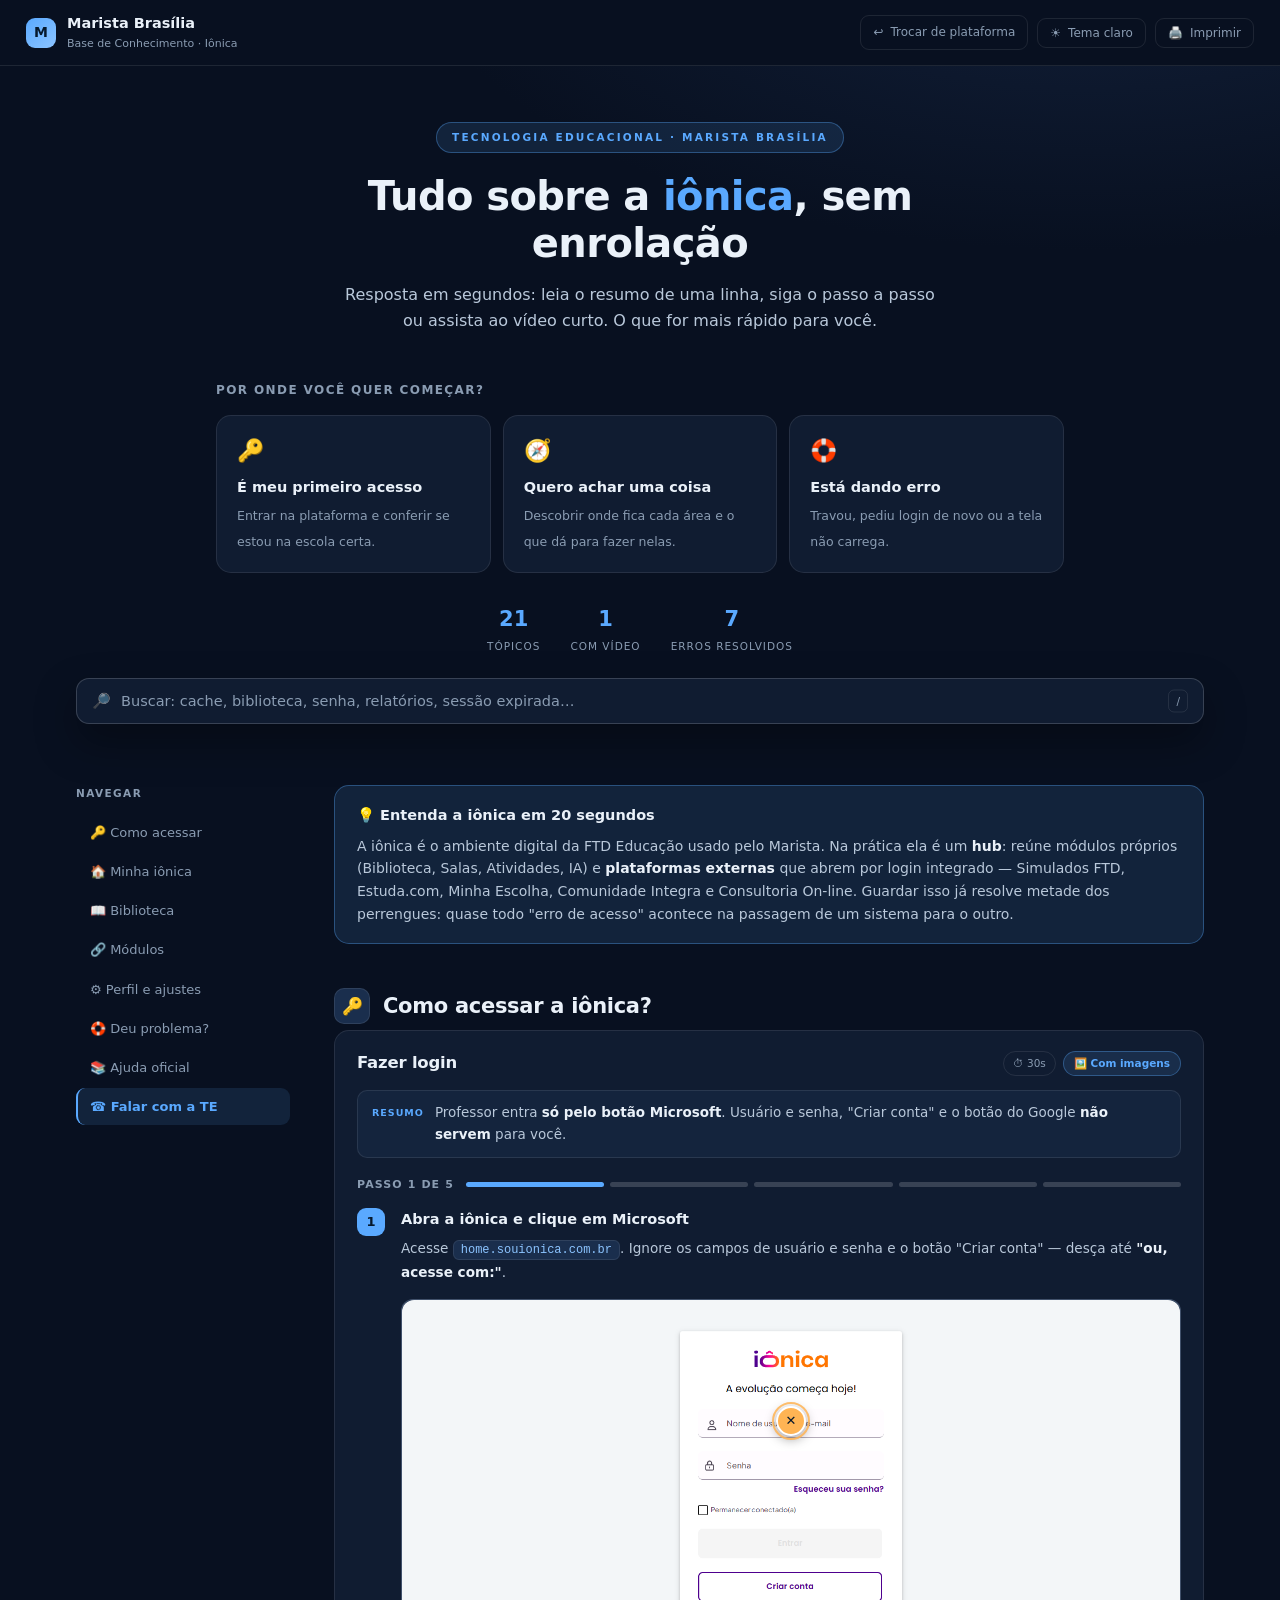
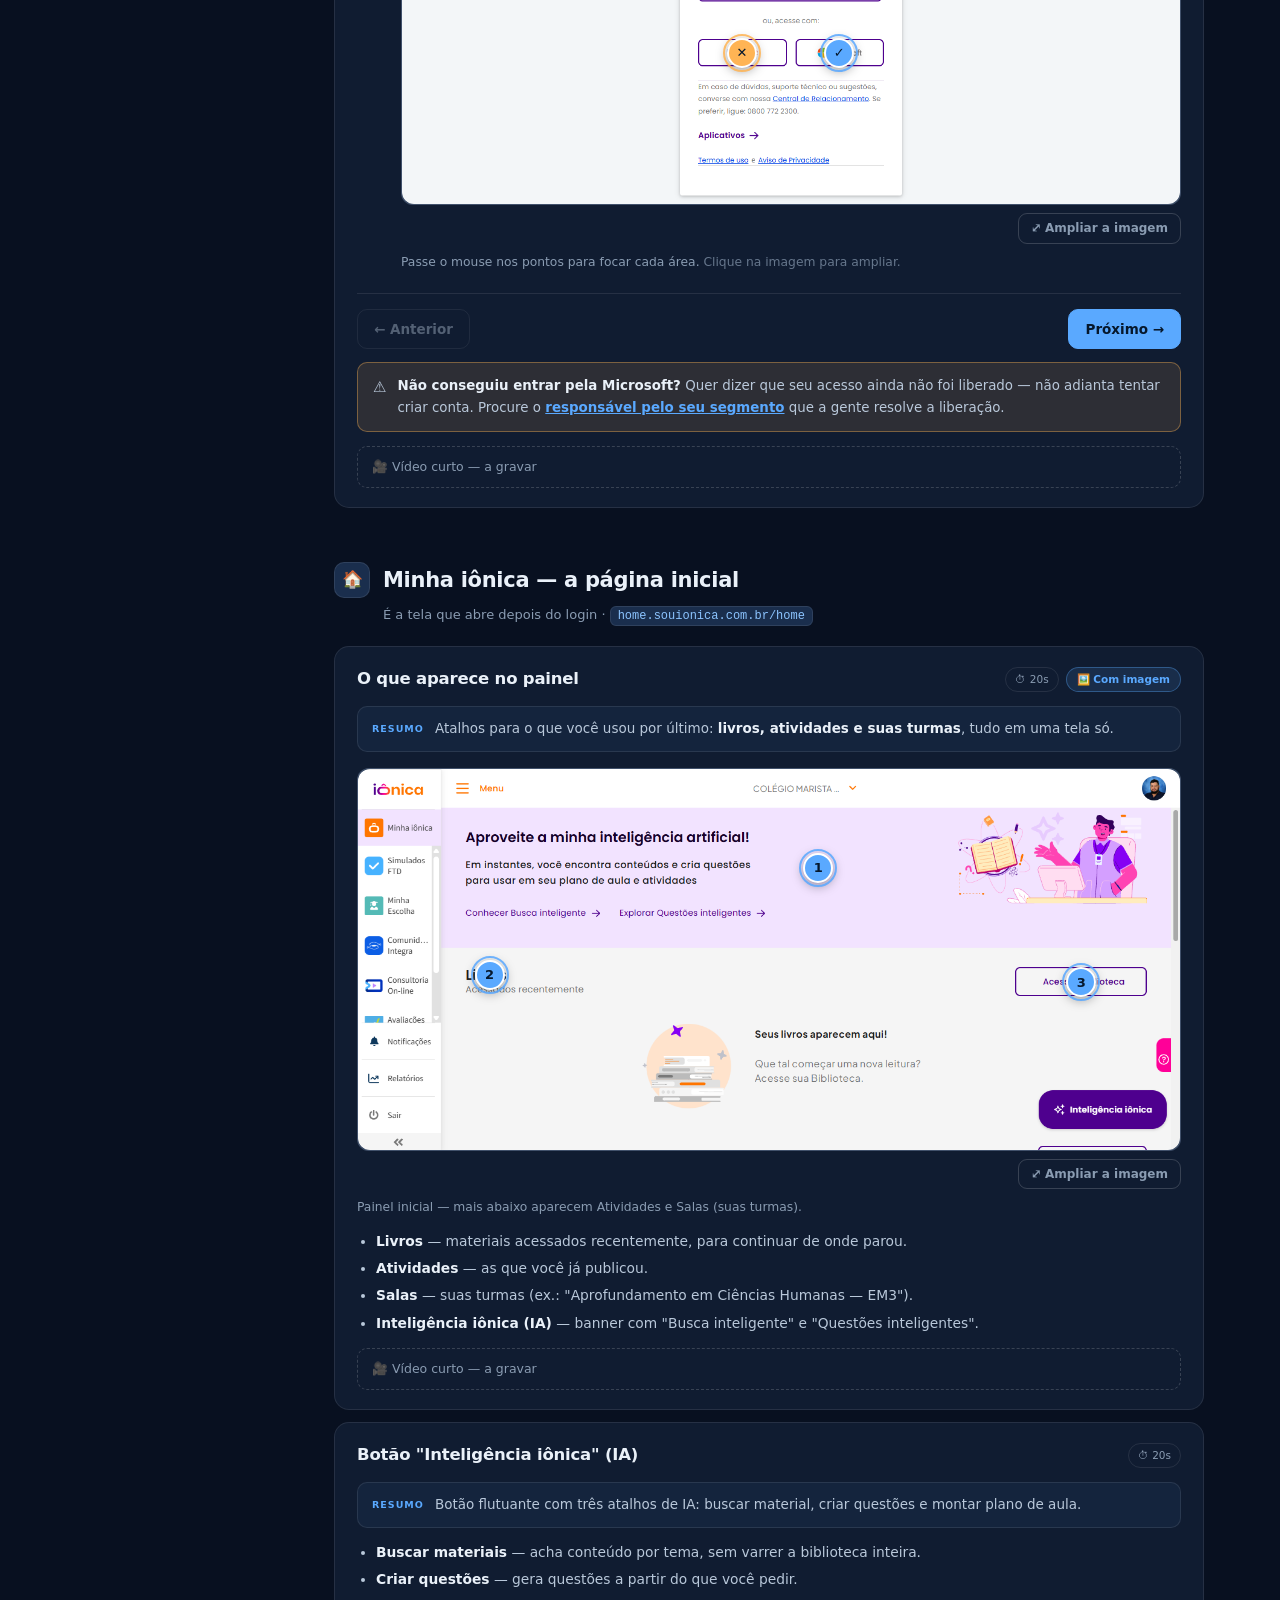
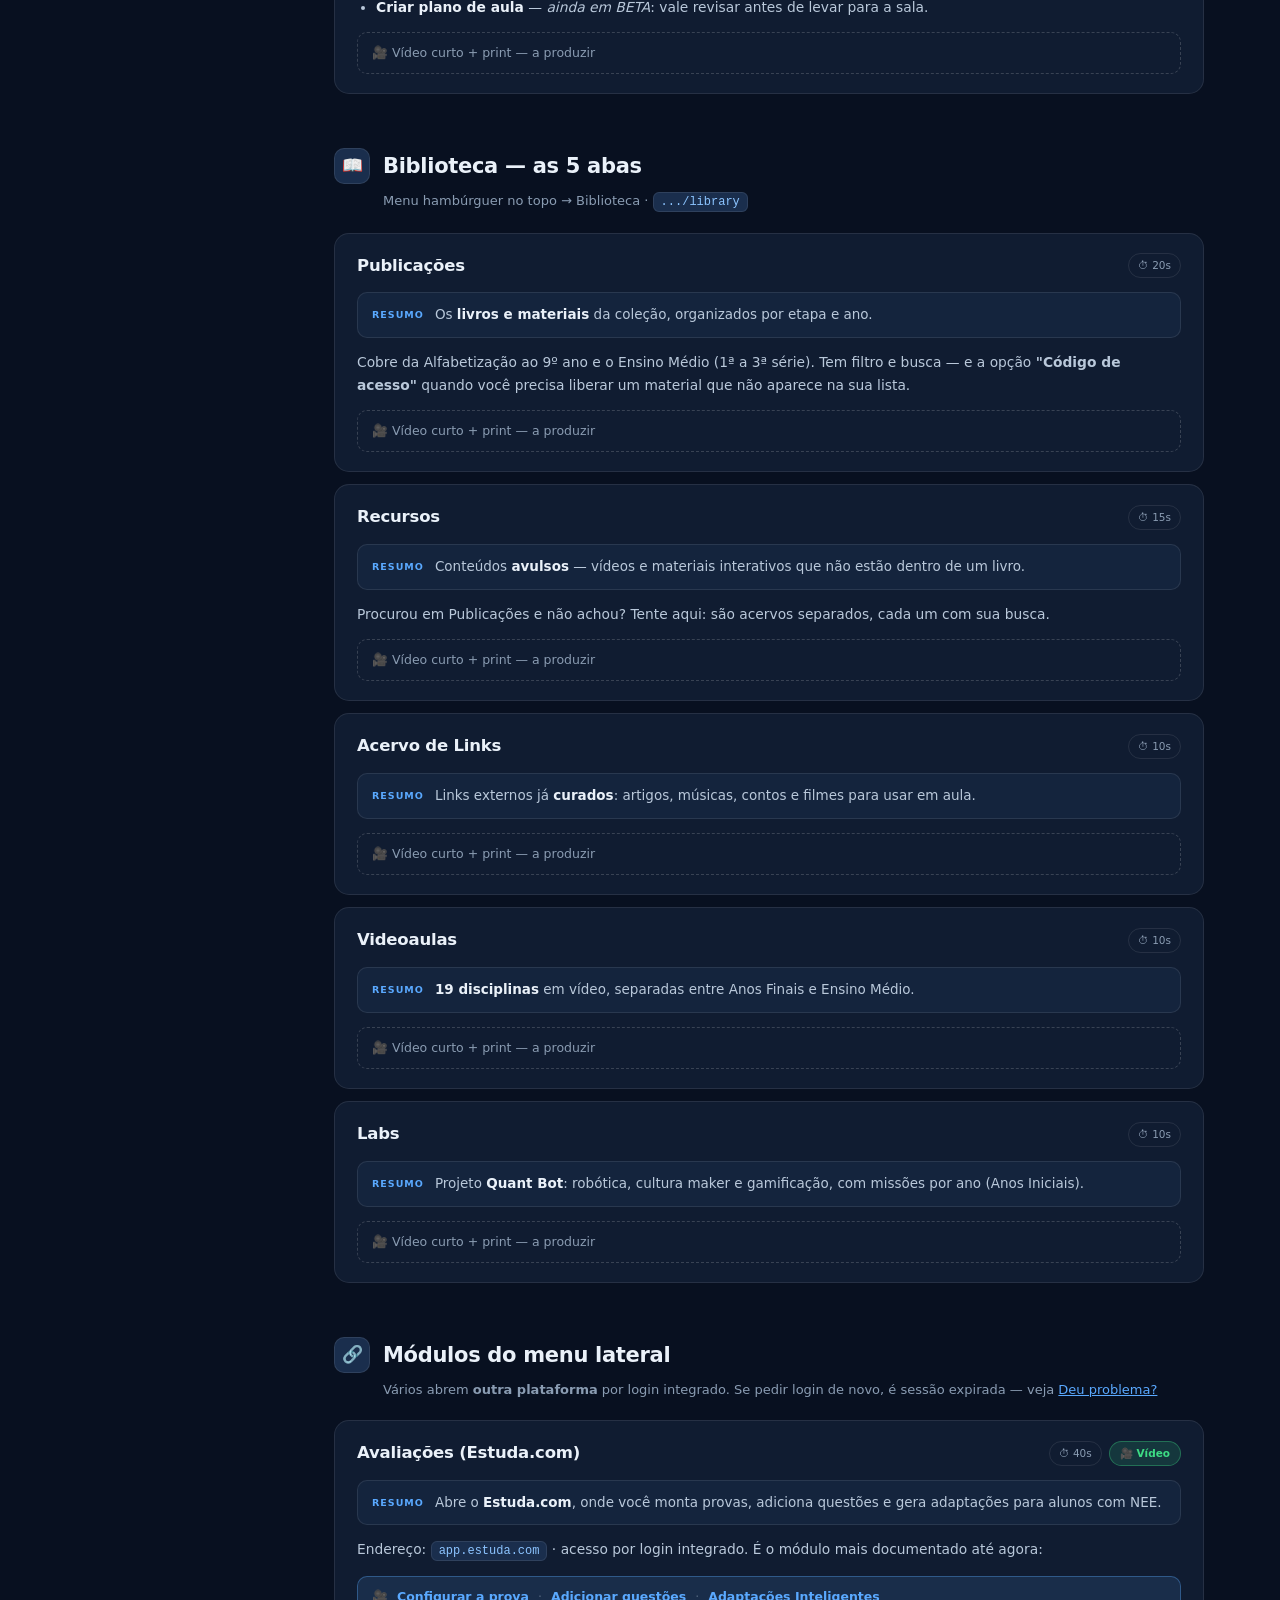
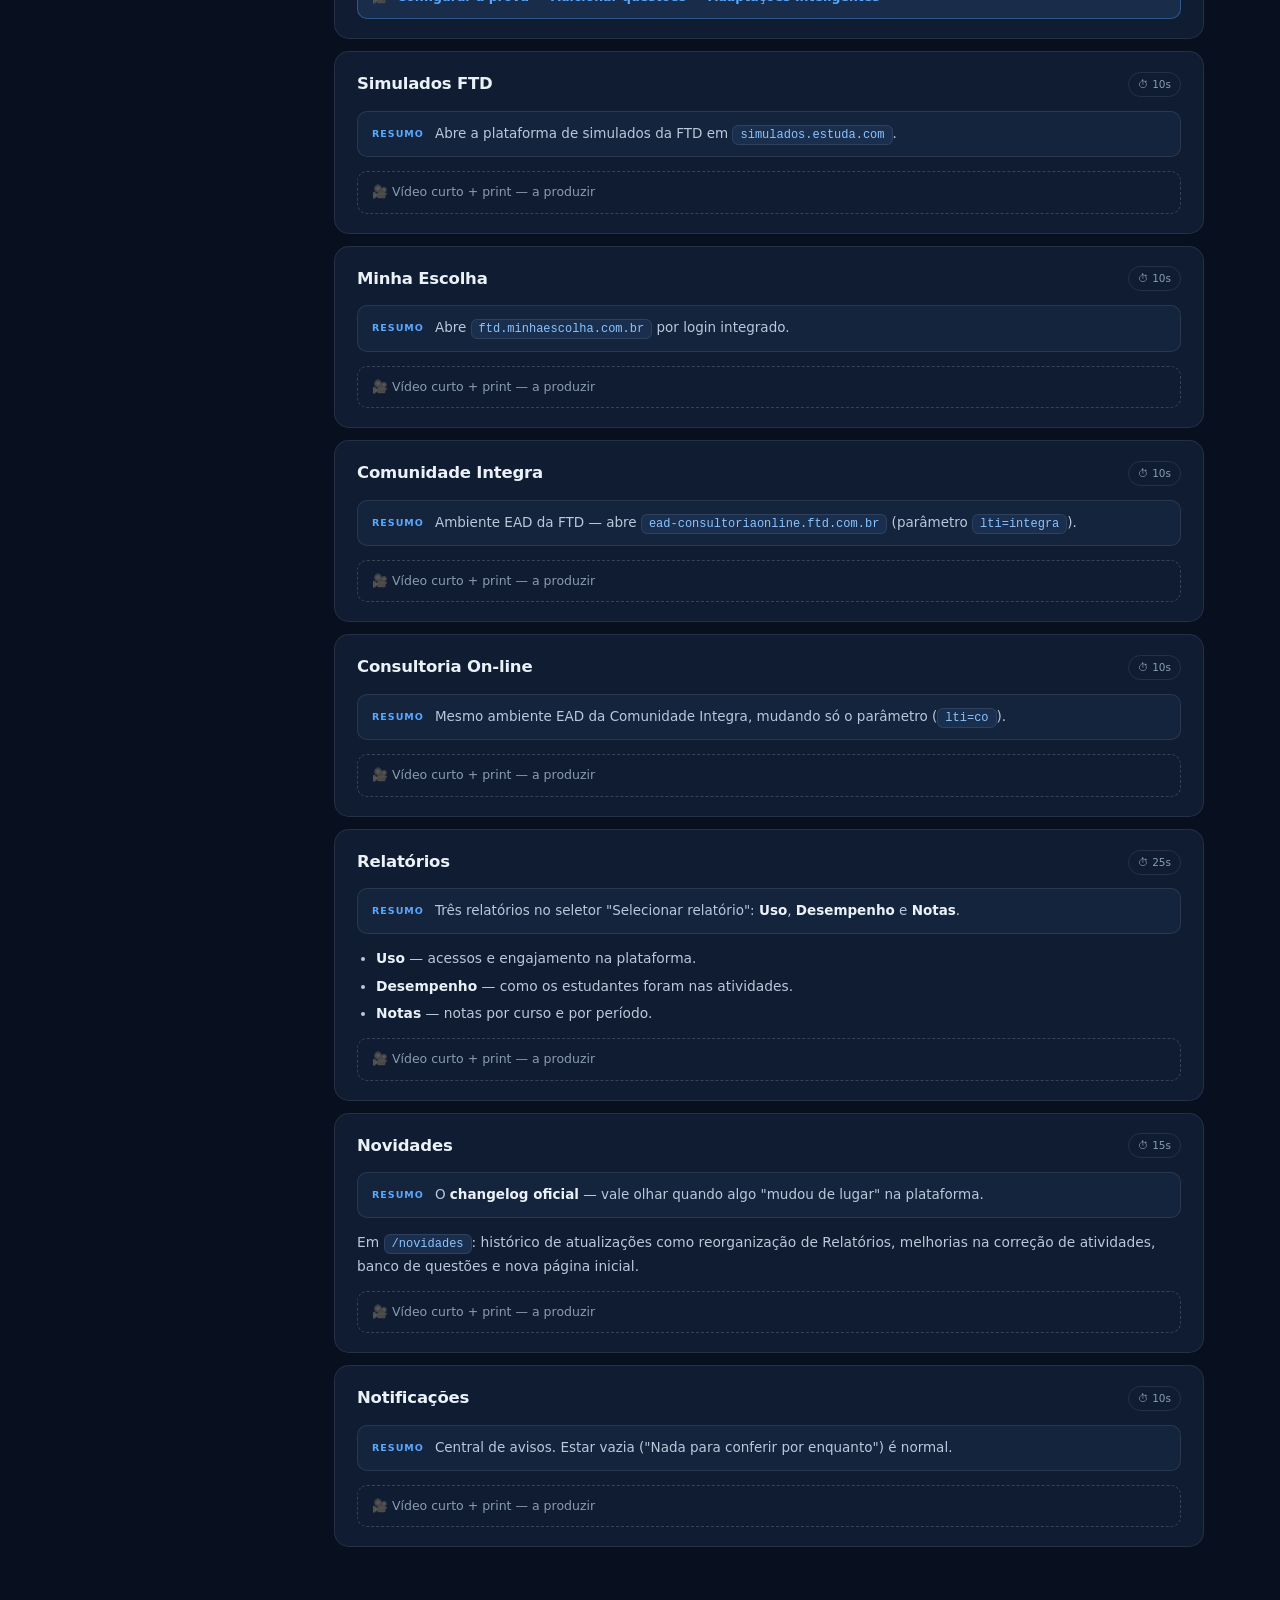
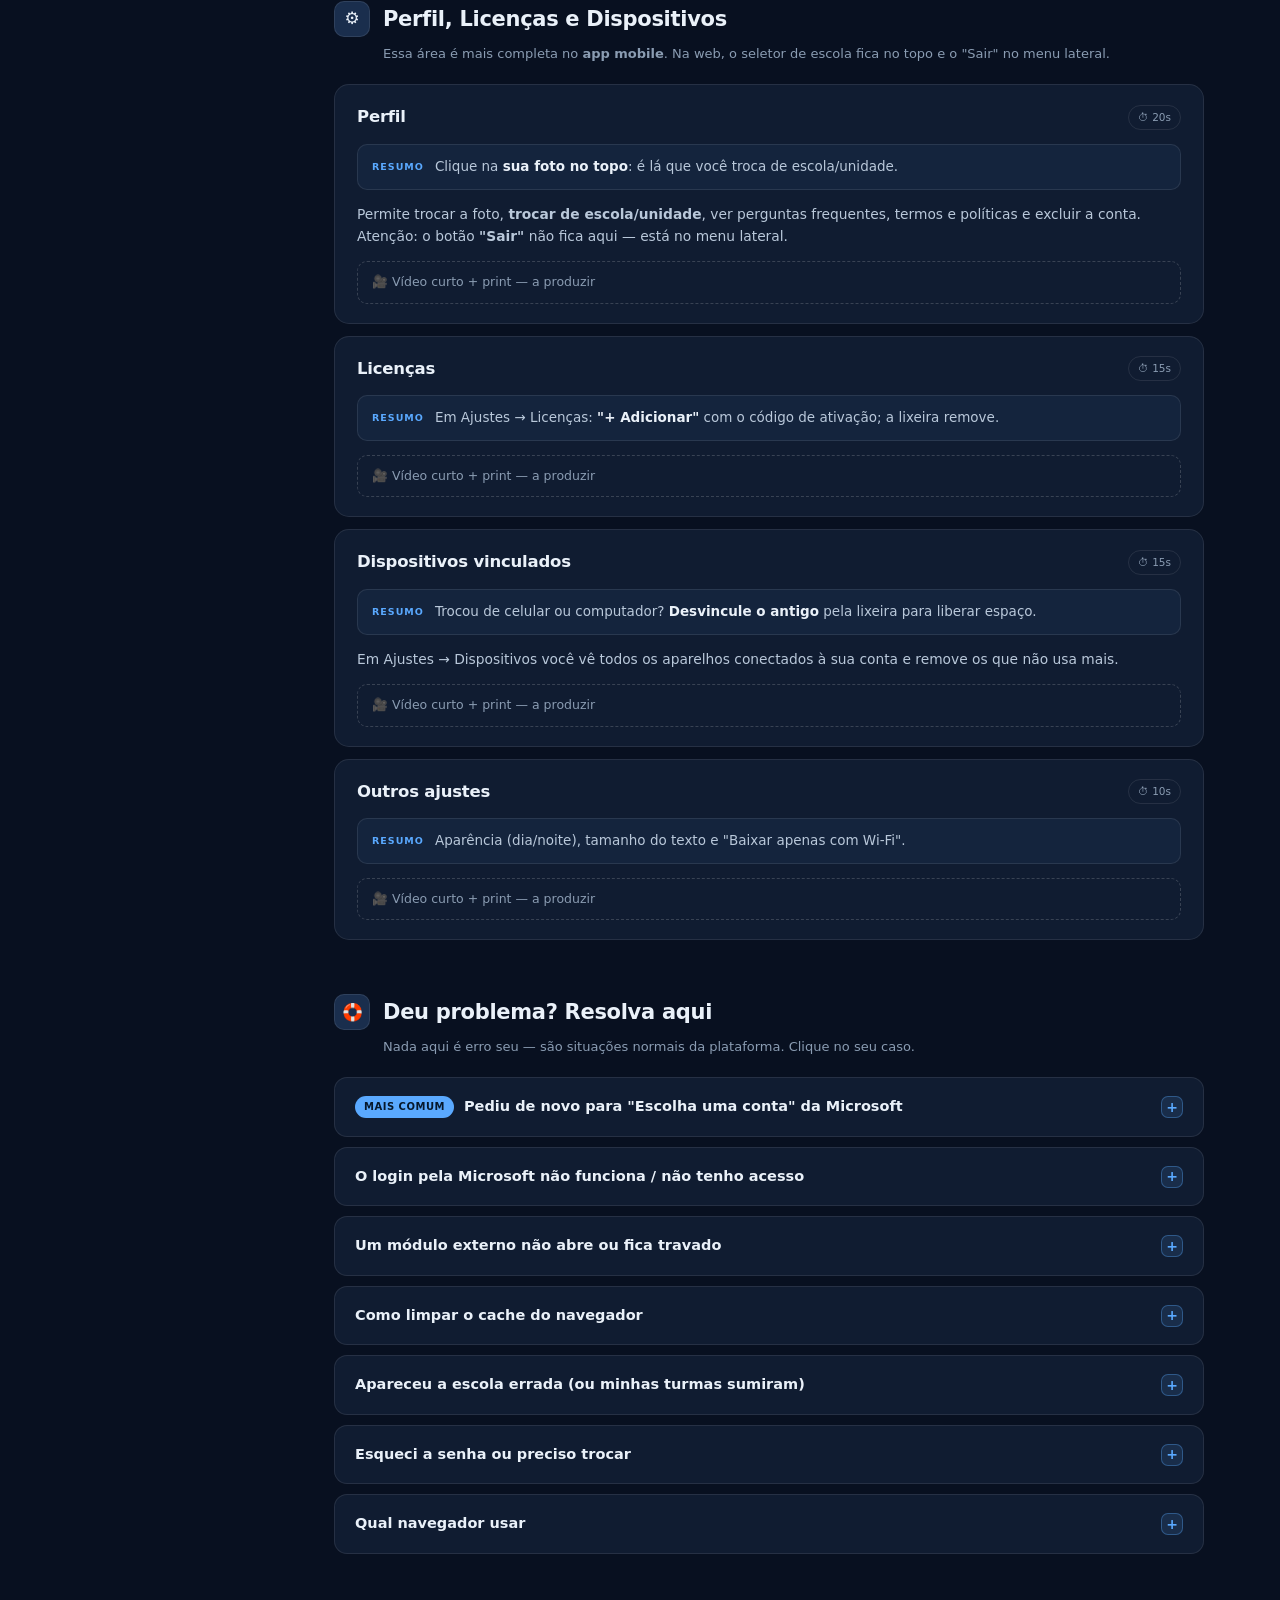
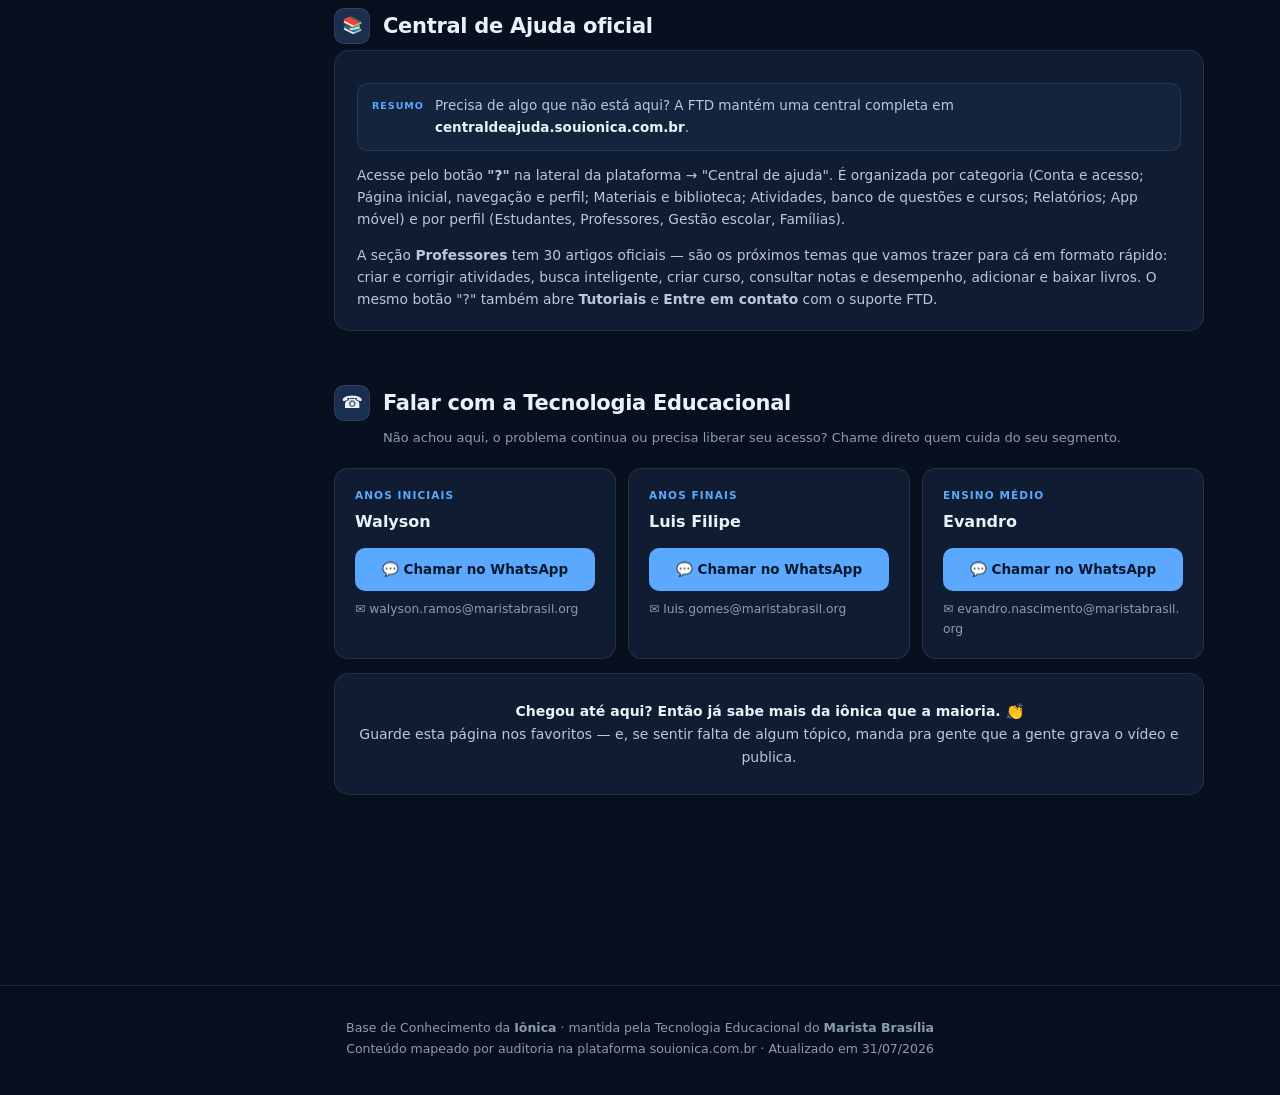
==== ionica.html @ f6e12cf8 "Passo a passo do login com botão de próximo Os cinco passos de "Como acessar" apareciam todos de uma" ====
<!DOCTYPE html>
<html lang="pt-br" data-theme="dark">
<head>
<meta charset="UTF-8">
<meta name="viewport" content="width=device-width, initial-scale=1.0">
<title>Base de Conhecimento — Iônica | Marista Brasília</title>
<meta name="description" content="Guia rápido da plataforma Iônica para professores do Marista Brasília: como acessar, o que tem em cada área e como resolver os problemas mais comuns.">
<meta property="og:title" content="Base de Conhecimento — Iônica | Marista Brasília">
<meta property="og:description" content="Resposta em segundos: resumo, passo a passo ou vídeo curto.">
<meta property="og:type" content="website">
<link rel="icon" href="data:image/svg+xml,<svg xmlns='http://www.w3.org/2000/svg' viewBox='0 0 100 100'><rect width='100' height='100' rx='22' fill='%235aa9ff'/><text y='72' x='50' font-size='58' text-anchor='middle' font-family='Arial' font-weight='bold' fill='%2306182c'>M</text></svg>">
<style>
  :root[data-theme="dark"]{
    --bg:#081020; --bg-glow:#12203a;
    --surface:#101c31; --surface-2:#14243d; --surface-3:#1a2e4d;
    --border:rgba(255,255,255,.09); --border-strong:rgba(255,255,255,.17);
    --text:#eaf1f9; --text-dim:#b9c8da; --muted:#8a9cb2;
    --accent:#5aa9ff; --accent-strong:#8cc4ff;
    --accent-soft:rgba(90,169,255,.12); --accent-line:rgba(90,169,255,.35);
    --ok:#3ddc84; --ok-soft:rgba(61,220,132,.14); --ok-line:rgba(61,220,132,.35);
    --warn:#ffb454; --warn-soft:rgba(255,180,84,.12); --warn-line:rgba(255,180,84,.38);
    --shadow:0 18px 40px rgba(0,0,0,.35); --on-accent:#06182c;
  }
  :root[data-theme="light"]{
    --bg:#eef3fa; --bg-glow:#dce9f8;
    --surface:#ffffff; --surface-2:#f6fafd; --surface-3:#e9f1fa;
    --border:#dae4f0; --border-strong:#bed0e4;
    --text:#0d2140; --text-dim:#33506f; --muted:#5c748f;
    --accent:#1a5fad; --accent-strong:#0f4a8f;
    --accent-soft:rgba(26,95,173,.09); --accent-line:rgba(26,95,173,.3);
    --ok:#0f7a45; --ok-soft:rgba(15,122,69,.1); --ok-line:rgba(15,122,69,.3);
    --warn:#a35b00; --warn-soft:rgba(163,91,0,.09); --warn-line:rgba(163,91,0,.3);
    --shadow:0 12px 30px rgba(19,48,86,.1); --on-accent:#ffffff;
  }

  *{box-sizing:border-box;}
  html{scroll-behavior:smooth;}
  body{
    margin:0; font-family:'Segoe UI',system-ui,-apple-system,'Helvetica Neue',Arial,sans-serif;
    background:var(--bg); background-image:radial-gradient(1100px 520px at 85% -8%, var(--bg-glow) 0%, transparent 62%);
    background-attachment:fixed; color:var(--text); line-height:1.62; -webkit-font-smoothing:antialiased;
  }
  a{color:var(--accent);}
  ::selection{background:var(--accent-soft);}
  .skip{position:absolute; left:-9999px; top:0; background:var(--accent); color:var(--on-accent); padding:10px 16px; border-radius:0 0 8px 0; z-index:200;}
  .skip:focus{left:0;}
  #progress{position:fixed; top:0; left:0; height:3px; width:0; background:linear-gradient(90deg,var(--accent),var(--accent-strong)); z-index:120; transition:width .1s linear;}

  /* TOPBAR */
  .topbar{position:sticky; top:0; z-index:80; display:flex; align-items:center; justify-content:space-between; gap:16px; padding:12px 26px; background:var(--bg); border-bottom:1px solid var(--border);}
  .brand{display:flex; align-items:center; gap:11px; font-weight:700; font-size:14.5px; text-decoration:none; color:var(--text);}
  .brand .mark{width:30px; height:30px; border-radius:9px; flex-shrink:0; background:linear-gradient(140deg,var(--accent),var(--accent-strong)); display:flex; align-items:center; justify-content:center; color:var(--on-accent); font-size:14px; font-weight:800;}
  .brand small{display:block; font-weight:500; font-size:11px; color:var(--muted);}
  /* com o botão de trocar de plataforma a topbar ficou apertada no celular:
     o nome encolhe com reticências em vez de quebrar em duas linhas */
  @media(max-width:640px){
    .topbar{padding:10px 16px; gap:10px;}
    .brand{min-width:0;}
    .brand > span:last-child{min-width:0; overflow:hidden; text-overflow:ellipsis; white-space:nowrap;}
    .brand small{overflow:hidden; text-overflow:ellipsis;}
  }
  .topbar-right{display:flex; align-items:center; gap:9px;}
  .ghost-btn{display:inline-flex; align-items:center; gap:7px; background:transparent; border:1px solid var(--border); color:var(--muted); border-radius:9px; padding:7px 12px; font-size:12px; cursor:pointer; text-decoration:none; transition:.18s; font-family:inherit; white-space:nowrap;}
  .ghost-btn:hover{border-color:var(--accent-line); color:var(--text);}
  @media(max-width:700px){ .ghost-btn .lbl-txt{display:none;} }
  @media(max-width:640px){ .ghost-btn{padding:11px 13px;} }   /* alvo de toque */

  /* HERO */
  header.hero{padding:56px 26px 10px; text-align:center; max-width:820px; margin:0 auto;}
  .kicker{display:inline-block; font-size:10.5px; letter-spacing:2.2px; text-transform:uppercase; font-weight:700; color:var(--accent); border:1px solid var(--accent-line); padding:6px 15px; border-radius:30px; background:var(--accent-soft); margin-bottom:20px;}
  h1.title{font-size:clamp(28px,4.4vw,40px); line-height:1.18; margin:0 0 14px; letter-spacing:-.6px; font-weight:750;}
  h1.title em{font-style:normal; color:var(--accent);}
  .subtitle{color:var(--text-dim); font-size:16px; max-width:590px; margin:0 auto;}

  .triage{max-width:900px; margin:38px auto 0; padding:0 26px;}
  .triage-q{font-size:12px; text-transform:uppercase; letter-spacing:1.4px; color:var(--muted); font-weight:700; margin-bottom:14px;}
  .triage-grid{display:grid; grid-template-columns:repeat(3,1fr); gap:12px;}
  @media(max-width:760px){.triage-grid{grid-template-columns:1fr;}}
  .triage-card{display:block; text-align:left; text-decoration:none; cursor:pointer; background:var(--surface); border:1px solid var(--border); border-radius:15px; padding:18px 20px; transition:.18s; font-family:inherit; color:var(--text);}
  .triage-card:hover{border-color:var(--accent); transform:translateY(-2px); box-shadow:var(--shadow);}
  .triage-card .ico{font-size:22px; display:block; margin-bottom:9px;}
  .triage-card b{display:block; font-size:14.5px; margin-bottom:3px;}
  .triage-card span{font-size:12.5px; color:var(--muted); line-height:1.5;}
  .stats{display:flex; gap:30px; justify-content:center; margin:34px auto 0; flex-wrap:wrap;}
  .stat{text-align:center;}
  .stat b{display:block; font-size:21px; font-weight:750; color:var(--accent); line-height:1.2;}
  .stat span{font-size:10.5px; color:var(--muted); text-transform:uppercase; letter-spacing:1px;}

  /* SEARCH */
  .search-sticky{position:sticky; top:55px; z-index:70; padding:20px 0 12px; background:var(--bg); border-bottom:1px solid transparent;}
  .search-sticky.stuck{border-bottom-color:var(--border);}
  .search-inner{max-width:1180px; margin:0 auto; padding:0 26px; position:relative;}
  #search{width:100%; padding:14px 46px 14px 44px; border-radius:13px; border:1px solid var(--border-strong); background:var(--surface); color:var(--text); font-size:14.5px; font-family:inherit; outline:none; transition:.18s; box-shadow:var(--shadow);}
  #search::placeholder{color:var(--muted);}
  #search:focus{border-color:var(--accent); box-shadow:0 0 0 3px var(--accent-soft);}
  .search-icon{position:absolute; left:42px; top:50%; transform:translateY(-50%); font-size:15px; opacity:.6; pointer-events:none;}
  .search-hint{position:absolute; right:42px; top:50%; transform:translateY(-50%); font-size:10.5px; color:var(--muted); border:1px solid var(--border); border-radius:6px; padding:2px 7px; pointer-events:none;}
  .search-status{max-width:1180px; margin:8px auto 0; padding:0 26px; font-size:12.5px; color:var(--muted); min-height:18px;}
  @media(max-width:640px){
    /* abaixo de 16px o iOS dá zoom sozinho ao focar o campo e desalinha a página */
    #search{font-size:16px; padding:13px 16px 13px 42px;}
    .search-icon{left:38px;}
    .search-hint{display:none;}   /* atalho de teclado não existe no celular */
  }

  /* LAYOUT */
  .layout{max-width:1180px; margin:22px auto 0; padding:0 26px 110px; display:grid; grid-template-columns:214px 1fr; gap:44px; align-items:start;}
  /* sem min-width:0 a coluna 1fr não encolhe abaixo do min-content (URLs longas)
     e empurra a página inteira para a direita no celular */
  .layout > *{min-width:0;}
  .entry, .tldr, .faq, .callout, .flow-step, .contact-card{overflow-wrap:anywhere;}
  @media(max-width:900px){.layout{grid-template-columns:1fr; gap:0;}}
  nav.sidenav{position:sticky; top:138px;}
  @media(max-width:900px){
    nav.sidenav{position:static; margin-bottom:34px; display:grid; grid-template-columns:repeat(2,1fr); gap:8px;}
    nav.sidenav .nav-label{display:none;}
  }
  .nav-label{font-size:10.5px; text-transform:uppercase; letter-spacing:1.4px; color:var(--muted); font-weight:700; margin-bottom:12px;}
  nav.sidenav a{display:flex; align-items:center; gap:9px; padding:8px 12px; border-radius:9px; text-decoration:none; color:var(--muted); font-size:13px; transition:.16s; margin-bottom:2px; border-left:2px solid transparent;}
  nav.sidenav a:hover{color:var(--text); background:var(--surface);}
  nav.sidenav a.active{color:var(--accent); background:var(--accent-soft); border-left-color:var(--accent); font-weight:600;}
  @media(max-width:900px){ nav.sidenav a{background:var(--surface); border:1px solid var(--border); border-left-width:1px; justify-content:center; text-align:center; font-size:12px; margin:0;} }

  .callout{background:var(--accent-soft); border:1px solid var(--accent-line); border-radius:15px; padding:18px 22px; font-size:14px; margin-bottom:44px; color:var(--text-dim);}
  .callout b{color:var(--text);}
  .callout .ttl{display:flex; align-items:center; gap:8px; font-weight:700; color:var(--text); margin-bottom:7px; font-size:14.5px;}

  /* SECTIONS */
  section.topic-group{margin-bottom:54px; scroll-margin-top:150px;}
  .group-head{display:flex; align-items:center; gap:13px; margin-bottom:6px;}
  .group-head .badge{width:36px; height:36px; border-radius:10px; flex-shrink:0; background:var(--surface-3); border:1px solid var(--border); display:flex; align-items:center; justify-content:center; font-size:17px;}
  .group-head h2{margin:0; font-size:21px; letter-spacing:-.3px; font-weight:700;}
  .group-sub{color:var(--muted); font-size:13px; margin:6px 0 20px 49px;}
  @media(max-width:640px){.group-sub{margin-left:0;}}

  /* ENTRY */
  .entry{background:var(--surface); border:1px solid var(--border); border-radius:15px; padding:19px 22px; margin-bottom:12px; transition:.18s; scroll-margin-top:150px; position:relative;}
  .entry:hover{border-color:var(--border-strong);}
  .entry:target{border-color:var(--accent); box-shadow:0 0 0 3px var(--accent-soft);}
  .entry-top{display:flex; align-items:center; justify-content:space-between; gap:12px; flex-wrap:wrap;}
  .entry-top h3{margin:0; font-size:16.5px; font-weight:650; letter-spacing:-.2px; display:flex; align-items:center; gap:8px;}
  .anchor{opacity:0; text-decoration:none; color:var(--muted); font-size:13px; transition:.15s; font-weight:400; cursor:pointer;}
  .entry:hover .anchor{opacity:.5;}
  .anchor:hover{opacity:1 !important; color:var(--accent);}
  /* sem hover o "#" ficava invisível mas ainda clicável — alvo fantasma.
     No celular ele aparece e ganha área de toque (o link do tópico é o que
     a pessoa manda no WhatsApp para a colega). */
  @media(max-width:640px){
    .entry .anchor{opacity:.5; padding:8px 10px; margin:-8px -10px;}
  }
  .meta-tags{display:flex; align-items:center; gap:7px; flex-wrap:wrap;}
  .time{font-size:10.5px; color:var(--muted); border:1px solid var(--border); border-radius:20px; padding:3px 9px; white-space:nowrap;}
  .status{font-size:10px; font-weight:700; padding:3px 9px; border-radius:20px; white-space:nowrap; text-transform:uppercase; letter-spacing:.5px; background:var(--ok-soft); color:var(--ok); border:1px solid var(--ok-line);}
  .status.video{background:var(--accent-soft); color:var(--accent); border-color:var(--accent-line);}
  .status.img{background:var(--accent-soft); color:var(--accent); border-color:var(--accent-line);}
  /* chip de formato: diz o que a pessoa vai encontrar, não status interno */
  .fmt{font-size:10.5px; font-weight:650; padding:3px 10px; border-radius:20px; white-space:nowrap; background:var(--accent-soft); color:var(--accent); border:1px solid var(--accent-line);}
  .fmt.vid{background:var(--ok-soft); color:var(--ok); border-color:var(--ok-line);}

  /* ---------- FLUXO PASSO A PASSO COM IMAGEM ---------- */
  .flow{margin:18px 0 0; counter-reset:fl;}
  .flow-step{position:relative; padding:0 0 24px 44px; counter-increment:fl;}
  .flow-step:last-child{padding-bottom:0;}
  .flow-step::before{
    content:counter(fl); position:absolute; left:0; top:0; width:28px; height:28px; border-radius:9px;
    background:var(--accent); color:var(--on-accent); font-size:13px; font-weight:800;
    display:flex; align-items:center; justify-content:center; z-index:2;
  }
  .flow-step:not(:last-child)::after{content:''; position:absolute; left:13px; top:34px; bottom:4px; width:2px; background:var(--border-strong);}
  .flow-step h4{margin:3px 0 6px; font-size:14.5px; font-weight:650; color:var(--text);}
  .flow-step p{margin:0; font-size:13.6px; color:var(--text-dim);}
  .flow-step p b{color:var(--text);}
  .flow-alt{display:grid; grid-template-columns:1fr 1fr; gap:14px; margin-top:12px;}
  @media(max-width:720px){.flow-alt{grid-template-columns:1fr;} .flow-step{padding-left:38px;}}

  /* ---------- passo a passo com botão de próximo ----------
     Um passo por vez reduz o custo percebido e tira a rolagem infinita de
     print + texto. A busca e a impressão desligam o modo (classe .aberto),
     senão o conteúdo escondido some do resultado e do papel. */
  .flow.wizard .flow-step{display:none; padding-bottom:4px;}
  .flow.wizard .flow-step.ativo{display:block;}
  /* contador CSS não incrementa em elemento display:none — o número vem do data-n */
  .flow.wizard .flow-step::before{content:attr(data-n);}
  .flow.wizard .flow-step::after{display:none;}
  .flow.aberto .flow-step{display:block; padding-bottom:24px;}
  .flow.aberto .flow-head, .flow.aberto .flow-nav{display:none;}

  .flow-head{display:flex; align-items:center; gap:12px; margin-bottom:14px; flex-wrap:wrap;}
  .flow-count{font-size:11px; font-weight:700; letter-spacing:1.1px; text-transform:uppercase; color:var(--muted); white-space:nowrap;}
  .flow-dots{display:flex; gap:6px; flex:1 1 auto;}
  .flow-dots button{
    flex:1 1 0; min-width:0; height:5px; padding:0; border:none; border-radius:3px;
    background:var(--border-strong); cursor:pointer; transition:.18s; font-size:0;
  }
  .flow-dots button.feito{background:var(--accent-line);}
  .flow-dots button.ativo{background:var(--accent);}
  /* alvo de toque de verdade sem engordar a barrinha */
  .flow-dots button{position:relative;}
  .flow-dots button::after{content:''; position:absolute; inset:-14px 0;}

  .flow-nav{display:flex; align-items:center; gap:10px; margin-top:18px; padding-top:15px; border-top:1px solid var(--border);}
  .flow-nav button{
    display:inline-flex; align-items:center; justify-content:center; gap:7px; font-family:inherit;
    border-radius:10px; padding:11px 16px; font-size:13.5px; font-weight:650; cursor:pointer; transition:.16s;
  }
  .flow-prev{background:transparent; border:1px solid var(--border-strong); color:var(--text-dim);}
  .flow-prev:hover:not(:disabled){border-color:var(--accent); color:var(--accent);}
  .flow-prev:disabled{opacity:.4; cursor:default;}
  /* o botão final continua azul: verde cheio foge do azul-e-branco e grita
     mais que o "✓ Resolveu". A mudança de rótulo já sinaliza o fim. */
  .flow-next{background:var(--accent); border:1px solid var(--accent); color:var(--on-accent); margin-left:auto;}
  .flow-next:hover{filter:brightness(1.08);}
  .flow-done{
    display:none; align-items:center; gap:12px; flex-wrap:wrap; margin-top:18px; padding:14px 16px;
    background:var(--ok-soft); border:1px solid var(--ok-line); border-radius:12px;
    font-size:13.5px; color:var(--text-dim);
  }
  .flow-done > span{flex:1 1 190px; min-width:0;}
  .flow-done.show{display:flex;}
  .flow-done b{color:var(--ok);}
  .flow-again{
    margin-left:auto; background:transparent; border:1px solid var(--border-strong); color:var(--text-dim);
    border-radius:9px; padding:8px 13px; font-size:12.5px; font-family:inherit; cursor:pointer; white-space:nowrap;
  }
  .flow-again:hover{border-color:var(--accent); color:var(--accent);}
  @media(max-width:640px){
    .flow-nav button{flex:1 1 0; padding:13px 12px;}
    .flow-next{margin-left:0;}
    /* espremido ao lado do texto o botão ficava ilegível — vai para baixo, inteiro */
    .flow-again{margin-left:0; width:100%; padding:12px 13px;}
  }
  .alt-tag{display:inline-block; font-size:10.5px; font-weight:700; letter-spacing:.6px; text-transform:uppercase; color:var(--accent); margin-bottom:7px;}
  .top1{font-size:10px; font-weight:700; padding:3px 9px; border-radius:20px; white-space:nowrap; text-transform:uppercase; letter-spacing:.5px; background:var(--accent); color:var(--on-accent);}

  .tldr{display:flex; gap:11px; align-items:flex-start; margin:13px 0 0; padding:11px 14px; border-radius:10px; background:var(--surface-2); border:1px solid var(--border); font-size:13.5px; color:var(--text-dim);}
  .tldr .lbl{font-size:9.5px; font-weight:800; letter-spacing:1px; text-transform:uppercase; color:var(--accent); flex-shrink:0; padding-top:3px;}
  .tldr b{color:var(--text);}

  .warn-box{display:flex; gap:11px; align-items:flex-start; margin:13px 0 0; padding:12px 15px; border-radius:10px; background:var(--warn-soft); border:1px solid var(--warn-line); font-size:13.4px; color:var(--text-dim);}
  .warn-box .ic{font-size:15px; flex-shrink:0;}
  .warn-box b{color:var(--text);}
  .warn-box a{font-weight:600;}

  .steps{list-style:none; counter-reset:st; padding:0; margin:14px 0 0;}
  .steps li{counter-increment:st; position:relative; padding:0 0 11px 34px; font-size:13.8px; color:var(--text-dim);}
  .steps li:last-child{padding-bottom:0;}
  .steps li::before{content:counter(st); position:absolute; left:0; top:1px; width:22px; height:22px; border-radius:7px; font-size:11px; font-weight:700; background:var(--accent-soft); color:var(--accent); border:1px solid var(--accent-line); display:flex; align-items:center; justify-content:center;}
  .steps b, .bullets b{color:var(--text);}
  .bullets{margin:13px 0 0; padding-left:19px; font-size:13.8px; color:var(--text-dim);}
  .bullets li{margin-bottom:5px;}
  .bullets li:last-child{margin-bottom:0;}
  .prose{margin:13px 0 0; font-size:13.8px; color:var(--text-dim);}

  code.path{font-family:ui-monospace,'SF Mono',Menlo,Consolas,monospace; font-size:12px; background:var(--surface-3); padding:2px 7px; border-radius:6px; color:var(--accent-strong); border:1px solid var(--border); white-space:nowrap;}
  /* no celular a URL longa não pode ficar em linha única: empurra a página toda */
  @media(max-width:640px){ code.path{white-space:normal; overflow-wrap:anywhere;} }

  /* ---------- IMAGEM COM ÁREAS DE FOCO ---------- */
  .shot{margin:16px 0 0;}
  /* sem overflow:hidden — senão o balão do ponto é cortado na borda da imagem.
     o arredondamento fica no img e no holofote, que herdam o raio do frame. */
  .shot-frame{
    position:relative; border-radius:12px; border:1px solid var(--border-strong);
    background:var(--surface-3); line-height:0; cursor:zoom-in;
  }
  .shot-frame img{width:100%; height:auto; display:block; border-radius:inherit;}
  /* holofote: escurece tudo menos o ponto ativo */
  .shot-frame .spot{
    position:absolute; inset:0; pointer-events:none; opacity:0; transition:opacity .28s ease;
    border-radius:inherit;
    background:radial-gradient(ellipse 13% 11% at var(--sx,50%) var(--sy,50%),
      rgba(0,0,0,0) 0%, rgba(0,0,0,0) 62%, rgba(4,12,24,.74) 100%);
  }
  /* o ponto em foco fica acima das figuras seguintes, para o balão não sumir atrás */
  .shot-frame:hover, .shot-frame:focus-within{z-index:4;}
  .shot{position:relative;}
  .shot-frame.focused .spot{opacity:1;}
  .hot{
    position:absolute; left:var(--x); top:var(--y); transform:translate(-50%,-50%);
    width:30px; height:30px; border-radius:50%; cursor:pointer; z-index:3; padding:0;
    background:var(--accent); color:var(--on-accent); border:2px solid #fff;
    font-size:13px; font-weight:800; font-family:inherit; line-height:1;
    display:flex; align-items:center; justify-content:center;
    box-shadow:0 3px 12px rgba(0,0,0,.4); transition:width .18s, height .18s;
  }
  .hot::before{
    content:''; position:absolute; inset:-6px; border-radius:50%;
    border:2px solid var(--accent); opacity:.85; animation:ping 2.1s cubic-bezier(0,0,.2,1) infinite;
  }
  .hot.warn{background:var(--warn); border-color:#fff;}
  .hot.warn::before{border-color:var(--warn);}
  /* cresce por width/height, não por scale: o balão é filho do botão e seria
     escalado junto, aumentando o texto e estourando a borda da imagem */
  .hot:hover, .hot:focus-visible, .hot.open{width:35px; height:35px; outline:none;}
  /* o ponto ativo sobe acima dos vizinhos, senão outro ponto cobre o balão */
  .hot:hover, .hot:focus-visible, .hot.open, .hot.ativo{z-index:8;}
  /* selecionado pela legenda ou pelo toque: o anel branco liga o item ao ponto */
  .hot.ativo{width:35px; height:35px; box-shadow:0 0 0 4px rgba(255,255,255,.4), 0 3px 12px rgba(0,0,0,.4);}
  @media(max-width:640px){ .hot.ativo{width:31px; height:31px; box-shadow:0 0 0 3px rgba(255,255,255,.45), 0 3px 12px rgba(0,0,0,.4);} }
  .hot:hover::before, .hot:focus-visible::before{animation:none; opacity:0;}
  @keyframes ping{0%{transform:scale(1); opacity:.85;} 70%{transform:scale(1.9); opacity:0;} 100%{opacity:0;}}
  .hot .tip{
    position:absolute; bottom:calc(100% + 12px); left:50%;
    --ty:4px; --shift:0px;
    transform:translateX(calc(-50% + var(--shift))) translateY(var(--ty));
    background:var(--text); color:var(--bg); padding:7px 12px; border-radius:8px;
    font-size:12px; font-weight:600; line-height:1.4; white-space:normal;
    width:max-content; max-width:min(230px, 74vw);
    opacity:0; pointer-events:none; transition:opacity .2s, transform .2s;
    text-align:center; box-shadow:0 6px 20px rgba(0,0,0,.35);
  }
  /* a seta acompanha o deslocamento lateral, para continuar apontando o ponto */
  .hot .tip::after{
    content:''; position:absolute; top:100%; left:50%; margin-left:calc(-6px - var(--shift));
    border:6px solid transparent; border-top-color:var(--text);
  }
  /* ponto colado no topo da imagem: o balão abre para baixo */
  .hot.tip-down .tip{bottom:auto; top:calc(100% + 12px); --ty:-4px;}
  .hot.tip-down .tip::after{top:auto; bottom:100%; border-top-color:transparent; border-bottom-color:var(--text);}
  .hot:hover .tip, .hot:focus-visible .tip, .hot.open .tip{opacity:1; --ty:0px;}
  .shot figcaption{margin-top:9px; font-size:12.3px; color:var(--muted); line-height:1.5;}
  .shot figcaption .zoomhint{opacity:.7;}

  /* No celular o balão sobre a imagem não funciona: sem hover, o alvo de 30px
     fica minúsculo e dois pontos próximos se sobrepõem. O texto vira uma
     legenda tocável abaixo da imagem — sempre inteiro, com alvo grande. */
  .shot-legend{display:none;}
  @media(max-width:640px){
    .hot .tip{display:none;}
    /* o ponto continua tocável — ele parece botão, então precisa agir como
       botão. Menor que no desktop só para não tampar a imagem pequena. */
    .hot{width:26px; height:26px; font-size:12px;}
    /* o anel pulsante existe para chamar atenção; com a legenda numerada logo
       abaixo ele vira ruído sobre uma imagem pequena e cola os pontos vizinhos */
    .hot::before{display:none;}
    .shot-legend{display:grid; gap:6px; margin-top:10px;}
    .shot-legend button{
      display:flex; gap:10px; align-items:flex-start; text-align:left; width:100%;
      background:var(--surface); border:1px solid var(--border); border-radius:10px;
      padding:10px 12px; color:var(--text-dim); font-family:inherit; font-size:12.6px;
      line-height:1.45; cursor:pointer; transition:.16s;
    }
    .shot-legend button .mk{
      flex:0 0 21px; height:21px; border-radius:50%; background:var(--accent);
      color:var(--on-accent); display:flex; align-items:center; justify-content:center;
      font-size:11px; font-weight:800; margin-top:1px;
    }
    .shot-legend button .mk.warn{background:var(--warn);}
    .shot-legend button[aria-pressed="true"]{
      background:var(--accent-soft); border-color:var(--accent-line); color:var(--text);
    }
  }

  /* lightbox */
  #lightbox{
    position:fixed; inset:0; z-index:150; background:rgba(4,10,20,.93); backdrop-filter:blur(4px);
    display:flex; align-items:center; justify-content:center; padding:36px;
    opacity:0; pointer-events:none; transition:.24s;
  }
  #lightbox.show{opacity:1; pointer-events:auto;}
  /* No celular o print de 1360px vira ~340px: a bolinha aponta uma coisa que
     não dá para enxergar. A imagem ampliada é onde a dica faz sentido — por
     isso os pontos vêm junto, e o texto fica numa barra que não corta nunca. */
  .lb-stage{display:flex; flex-direction:column; align-items:center; gap:14px; max-width:100%; max-height:100%;}
  .lb-frame{position:relative; line-height:0; max-width:100%;}
  #lightbox img{max-width:100%; max-height:72vh; border-radius:10px; box-shadow:0 30px 70px rgba(0,0,0,.6); display:block;}
  .lb-frame .spot{
    position:absolute; inset:0; pointer-events:none; opacity:0; transition:opacity .28s ease; border-radius:10px;
    background:radial-gradient(ellipse 13% 11% at var(--sx,50%) var(--sy,50%),
      rgba(0,0,0,0) 0%, rgba(0,0,0,0) 62%, rgba(4,12,24,.72) 100%);
  }
  .lb-frame.focused .spot{opacity:1;}
  /* aqui o ponto é sempre tocável e nunca vira só enfeite */
  #lightbox .hot{pointer-events:auto; width:32px; height:32px; font-size:14px;}
  #lightbox .hot::before{display:none;}
  #lightbox .hot.ativo{width:37px; height:37px; box-shadow:0 0 0 4px rgba(255,255,255,.35);}
  .lb-tip{
    margin:0; max-width:620px; text-align:center; font-size:14px; line-height:1.5;
    color:#eaf1f9; background:rgba(16,28,49,.92); border:1px solid rgba(255,255,255,.18);
    border-radius:12px; padding:13px 18px;
  }
  .lb-tip.vazio{color:#a9bcd2; font-size:13px;}
  @media(max-width:640px){
    /* a tela é pequena: a imagem ampliada precisa de toda a altura possível,
       senão "ampliar" não amplia nada. Dá para dar pinça em cima também. */
    #lightbox{padding:12px;}
    #lightbox img{max-height:74vh;}
    .lb-stage{gap:10px;}
    .lb-tip{font-size:13.5px; padding:11px 14px;}
    #lightbox .close{top:14px; right:14px;}
  }

  /* Botão de ampliar: abrir a imagem é intenção, não efeito colateral.
     Fica FORA da imagem de propósito — sobreposto a ela, acabava tapando
     um ponto (o nº 4 da home e o ✓ do login, conferido em 4 larguras). */
  .shot-tools{display:flex; justify-content:flex-end; margin-top:8px;}
  .zoom-btn{
    display:inline-flex; align-items:center; gap:7px; background:transparent;
    border:1px solid var(--border-strong); color:var(--muted); border-radius:9px;
    padding:7px 12px; font-size:12px; font-family:inherit; font-weight:600;
    cursor:pointer; line-height:1.2; transition:.16s;
  }
  .zoom-btn:hover{border-color:var(--accent); color:var(--accent);}
  @media(max-width:640px){ .zoom-btn{padding:10px 14px; font-size:12.5px;} }
  #lightbox .close{position:absolute; top:20px; right:26px; background:transparent; border:1px solid rgba(255,255,255,.3); color:#fff; width:38px; height:38px; border-radius:10px; font-size:18px; cursor:pointer; font-family:inherit;}
  #lightbox .close:hover{border-color:#fff;}
  /* o anel de foco padrão do navegador vinha âmbar — fora da identidade */
  #lightbox .close:focus-visible{outline:none; border-color:#fff; box-shadow:0 0 0 3px rgba(255,255,255,.35);}

  .video-row{display:flex; align-items:center; gap:9px; margin-top:14px; padding:10px 14px; border-radius:10px; background:transparent; border:1px dashed var(--border-strong); font-size:12.5px; color:var(--muted); flex-wrap:wrap;}
  .video-row.ready{border-style:solid; border-color:var(--accent-line); background:var(--accent-soft); color:var(--text-dim);}
  .video-row a{color:var(--accent); text-decoration:none; font-weight:600; border-bottom:1px solid transparent;}
  .video-row a:hover{border-bottom-color:var(--accent);}
  /* o público "quero assistir" não pode ter link de vídeo difícil de acertar */
  @media(max-width:640px){ .video-row{gap:6px 12px;} .video-row a{padding:7px 0; display:inline-block;} }
  .sep{opacity:.35;}

  /* FAQ */
  .faq{background:var(--surface); border:1px solid var(--border); border-radius:13px; padding:2px 20px; margin-bottom:10px; transition:.18s;}
  .faq:hover{border-color:var(--border-strong);}
  .faq[open]{border-color:var(--accent-line); background:var(--surface-2);}
  .faq.solved{border-color:var(--ok-line); background:var(--ok-soft);}
  .faq summary{cursor:pointer; font-weight:600; font-size:14.5px; list-style:none; display:flex; justify-content:space-between; align-items:center; gap:14px; padding:15px 0;}
  .faq summary::-webkit-details-marker{display:none;}
  .faq summary:focus-visible{outline:2px solid var(--accent); outline-offset:3px; border-radius:6px;}
  .summary-left{display:flex; align-items:center; gap:10px; flex-wrap:wrap;}
  .faq .chev{width:22px; height:22px; border-radius:7px; flex-shrink:0; background:var(--accent-soft); color:var(--accent); border:1px solid var(--accent-line); display:flex; align-items:center; justify-content:center; font-size:14px; transition:.2s;}
  .faq[open] .chev{transform:rotate(45deg);}
  .faq .body{padding:0 0 16px; font-size:13.6px; color:var(--text-dim);}
  .faq .body ol{padding-left:19px; margin:0;}
  .faq .body ol li{margin-bottom:6px;}
  .faq .body p{margin:0 0 8px;}
  .faq .body p:last-of-type{margin-bottom:0;}
  .faq .body b{color:var(--text);}
  .resolve{display:flex; align-items:center; gap:10px; flex-wrap:wrap; margin-top:15px; padding-top:13px; border-top:1px solid var(--border); font-size:12.5px; color:var(--muted);}
  .btn-solve{background:var(--ok-soft); border:1px solid var(--ok-line); color:var(--ok); border-radius:8px; padding:6px 13px; font-size:12.5px; font-weight:600; cursor:pointer; font-family:inherit; transition:.16s;}
  .btn-solve:hover{background:var(--ok); color:var(--on-accent);}
  .btn-help{background:transparent; border:1px solid var(--border-strong); color:var(--text-dim); border-radius:8px; padding:6px 13px; font-size:12.5px; cursor:pointer; font-family:inherit; text-decoration:none; transition:.16s;}
  .btn-help:hover{border-color:var(--accent); color:var(--accent);}
  .solved-msg{color:var(--ok); font-weight:600;}
  /* "Resolveu" e "falar com a TE" fecham o ciclo do erro — no celular
     precisam de alvo cheio, senão a pessoa erra o toque e desiste */
  @media(max-width:640px){
    .resolve{gap:8px;}
    .btn-solve, .btn-help{padding:11px 15px; font-size:13px; flex:1 1 auto; text-align:center;}
  }

  /* CONTATO */
  .contact-grid{display:grid; grid-template-columns:repeat(3,1fr); gap:12px;}
  @media(max-width:820px){.contact-grid{grid-template-columns:1fr;}}
  .contact-card{background:var(--surface); border:1px solid var(--border); border-radius:14px; padding:18px 20px; transition:.18s;}
  .contact-card:hover{border-color:var(--accent-line);}
  .contact-card .seg{font-size:10.5px; text-transform:uppercase; letter-spacing:1.1px; color:var(--accent); font-weight:700; margin-bottom:5px;}
  .contact-card .nm{font-size:16px; font-weight:650; margin-bottom:13px;}
  .wa-btn{display:flex; align-items:center; justify-content:center; gap:8px; background:var(--accent); color:var(--on-accent); border-radius:10px; padding:11px 14px; font-size:13.5px; font-weight:650; text-decoration:none; margin-bottom:9px; transition:.16s;}
  .wa-btn:hover{filter:brightness(1.08); transform:translateY(-1px);}
  .mail-lnk{display:flex; align-items:center; gap:7px; font-size:12.3px; color:var(--muted); text-decoration:none; word-break:break-all;}
  .mail-lnk:hover{color:var(--accent);}
  /* o WhatsApp continua sendo a ação primária; o e-mail só ganha alvo tocável */
  @media(max-width:640px){
    .wa-btn{padding:13px 14px; font-size:14px;}
    .mail-lnk{padding:8px 0; min-height:34px;}
  }
  .closing{text-align:center; background:var(--surface); border:1px solid var(--border); border-radius:15px; padding:26px 24px; margin-top:14px; font-size:14px; color:var(--text-dim);}
  .closing b{color:var(--text);}

  footer{text-align:center; padding:32px 26px 44px; color:var(--muted); font-size:12.5px; border-top:1px solid var(--border); margin-top:26px;}
  footer a{color:var(--accent); text-decoration:none;}
  .totop{position:fixed; right:24px; bottom:24px; z-index:90; width:42px; height:42px; border-radius:12px; cursor:pointer; background:var(--surface); border:1px solid var(--border-strong); color:var(--text); font-size:16px; display:flex; align-items:center; justify-content:center; box-shadow:var(--shadow); opacity:0; pointer-events:none; transition:.22s; font-family:inherit;}
  .totop.show{opacity:1; pointer-events:auto;}
  /* alvo de toque cheio e fora da barra de gestos / notch do iPhone */
  @media(max-width:640px){
    .totop{width:46px; height:46px; right:16px;
           bottom:calc(16px + env(safe-area-inset-bottom, 0px));}
  }
  .totop:hover{border-color:var(--accent); color:var(--accent);}
  .hidden{display:none !important;}
  .no-results{text-align:center; padding:44px 20px; color:var(--muted); font-size:14px;}
  #toast{position:fixed; left:50%; bottom:28px; transform:translate(-50%,20px); background:var(--accent); color:var(--on-accent); padding:10px 20px; border-radius:10px; font-size:13px; font-weight:600; z-index:160; opacity:0; pointer-events:none; transition:.25s; box-shadow:var(--shadow);}
  #toast.show{opacity:1; transform:translate(-50%,0);}

  @media(prefers-reduced-motion:reduce){*{transition:none !important; animation:none !important; scroll-behavior:auto !important;}}

  @media print{
    body{background:#fff; color:#000;}
    .topbar,.search-sticky,.search-status,nav.sidenav,.totop,.triage,.stats,#progress,#toast,#lightbox,.resolve,.video-row:not(.ready),.zoom-btn,.flow-head,.flow-nav,.flow-done{display:none !important;}
    .flow .flow-step{display:block !important; padding-bottom:20px;}
    .layout{display:block; padding:0; max-width:100%;}
    .entry,.faq,.callout,.contact-card,.closing,.shot-frame{border:1px solid #ccc !important; background:#fff !important; break-inside:avoid; box-shadow:none !important;}
    .hot{background:#000 !important; color:#fff !important;}
    .hot::before,.spot{display:none !important;}
    /* no papel não existe hover: o balão sai (e ainda estouraria a margem)
       e o texto dele vai impresso na legenda, abaixo da imagem */
    .hot .tip{display:none !important;}
    .shot-legend{display:grid !important; gap:5px; margin-top:8px;}
    .shot-legend button{
      background:#fff !important; border:1px solid #ccc !important; color:#222 !important;
      break-inside:avoid; padding:6px 9px;
    }
    .shot-legend button .mk{background:#000 !important; color:#fff !important;}
    code.path{white-space:normal !important; overflow-wrap:anywhere;}
    h1.title,.group-head h2,.entry-top h3{color:#000 !important;}
    .tldr,.prose,.steps li,.bullets,.faq .body,.warn-box{color:#222 !important;}
    a{color:#000 !important; text-decoration:underline;}
    section.topic-group{break-inside:avoid-page;}
  }
</style>
</head>
<body>

<div id="progress"></div>
<a class="skip" href="#conteudo">Ir para o conteúdo</a>

<div class="topbar">
  <a class="brand" href="./">
    <span class="mark">M</span>
    <span>Marista Brasília<small>Base de Conhecimento · Iônica</small></span>
  </a>
  <div class="topbar-right">
    <a class="ghost-btn" href="./">↩<span class="lbl-txt">Trocar de plataforma</span></a>
    <button class="ghost-btn" id="themeBtn" type="button" aria-label="Alternar tema"><span id="themeIco">☀️</span><span class="lbl-txt" id="themeLbl">Tema claro</span></button>
    <button class="ghost-btn" onclick="window.print()" type="button">🖨️<span class="lbl-txt">Imprimir</span></button>
  </div>
</div>

<header class="hero">
  <span class="kicker">Tecnologia Educacional · Marista Brasília</span>
  <h1 class="title">Tudo sobre a <em>iônica</em>, sem enrolação</h1>
  <p class="subtitle">Resposta em segundos: leia o resumo de uma linha, siga o passo a passo ou assista ao vídeo curto. O que for mais rápido para você.</p>
</header>

<div class="triage">
  <div class="triage-q">Por onde você quer começar?</div>
  <div class="triage-grid">
    <a class="triage-card" href="#acesso"><span class="ico">🔑</span><b>É meu primeiro acesso</b><span>Entrar na plataforma e conferir se estou na escola certa.</span></a>
    <a class="triage-card" href="#minha-ionica"><span class="ico">🧭</span><b>Quero achar uma coisa</b><span>Descobrir onde fica cada área e o que dá para fazer nelas.</span></a>
    <a class="triage-card" href="#problemas"><span class="ico">🛟</span><b>Está dando erro</b><span>Travou, pediu login de novo ou a tela não carrega.</span></a>
  </div>
  <div class="stats">
    <div class="stat"><b id="statTopics">–</b><span>Tópicos</span></div>
    <div class="stat"><b id="statVideos">–</b><span>Com vídeo</span></div>
    <div class="stat"><b id="statFaqs">–</b><span>Erros resolvidos</span></div>
  </div>
</div>

<div class="search-sticky" id="searchBar">
  <div class="search-inner">
    <span class="search-icon">🔎</span>
    <input id="search" type="text" autocomplete="off" placeholder="Buscar: cache, biblioteca, senha, relatórios, sessão expirada…" aria-label="Buscar na base de conhecimento">
    <span class="search-hint">/</span>
  </div>
  <div class="search-status" id="searchStatus"></div>
</div>

<div class="layout">

  <nav class="sidenav" aria-label="Índice">
    <div class="nav-label">Navegar</div>
    <a href="#acesso">🔑 Como acessar</a>
    <a href="#minha-ionica">🏠 Minha iônica</a>
    <a href="#biblioteca">📖 Biblioteca</a>
    <a href="#modulos">🔗 Módulos</a>
    <a href="#gestao">⚙️ Perfil e ajustes</a>
    <a href="#problemas">🛟 Deu problema?</a>
    <a href="#ajuda-oficial">📚 Ajuda oficial</a>
    <a href="#suporte">☎️ Falar com a TE</a>
  </nav>

  <main id="conteudo">

    <div class="callout">
      <div class="ttl">💡 Entenda a iônica em 20 segundos</div>
      A iônica é o ambiente digital da FTD Educação usado pelo Marista. Na prática ela é um <b>hub</b>: reúne módulos próprios (Biblioteca, Salas, Atividades, IA) e <b>plataformas externas</b> que abrem por login integrado — Simulados FTD, Estuda.com, Minha Escolha, Comunidade Integra e Consultoria On-line. Guardar isso já resolve metade dos perrengues: quase todo "erro de acesso" acontece na passagem de um sistema para o outro.
    </div>

    <!-- ACESSO -->
    <section class="topic-group" id="acesso">
      <div class="group-head"><div class="badge">🔑</div><h2>Como acessar a iônica?</h2></div>

      <article class="entry" id="login" data-kw="acesso login senha entrar iônica sso microsoft google home primeiro acesso tela de login criar conta">
        <div class="entry-top">
          <h3>Fazer login <a class="anchor" href="#login" title="Copiar link deste tópico">#</a></h3>
          <div class="meta-tags"><span class="time">⏱ 30s</span><span class="fmt pic">🖼️ Com imagens</span></div>
        </div>

        <div class="tldr"><span class="lbl">Resumo</span><span>Professor entra <b>só pelo botão Microsoft</b>. Usuário e senha, "Criar conta" e o botão do Google <b>não servem</b> para você.</span></div>

        <div class="flow">

          <div class="flow-step">
            <h4>Abra a iônica e clique em <b>Microsoft</b></h4>
            <p>Acesse <code class="path">home.souionica.com.br</code>. Ignore os campos de usuário e senha e o botão "Criar conta" — desça até <b>"ou, acesse com:"</b>.</p>
            <figure class="shot">
              <div class="shot-frame" data-full="img/login-ionica.png">
                <img src="img/login-ionica.png" alt="Tela de login da iônica com campos de usuário e senha e botões Google e Microsoft" loading="lazy">
                <button class="hot warn" style="--x:50%; --y:24%" data-x="50%" data-y="24%" type="button" aria-label="Campos de usuário e senha">
                  ✕<span class="tip">Não use estes campos — você não tem senha própria da iônica</span>
                </button>
                <button class="hot warn" style="--x:43.7%; --y:70%" data-x="43.7%" data-y="70%" type="button" aria-label="Botão Google">
                  ✕<span class="tip">O botão do Google existe, mas não é o caminho do professor</span>
                </button>
                <button class="hot" style="--x:56.2%; --y:70%" data-x="56.2%" data-y="70%" type="button" aria-label="Botão Microsoft">
                  ✓<span class="tip">É aqui! Entre por <b>Microsoft</b></span>
                </button>
              </div>
              <figcaption>Passe o mouse nos pontos para focar cada área. <span class="zoomhint">Clique na imagem para ampliar.</span></figcaption>
            </figure>
          </div>

          <div class="flow-step">
            <h4>Escolha sua conta institucional</h4>
            <p>A Microsoft mostra as contas já usadas neste navegador. Clique na sua, com final <b>@maristabrasil.org</b>. Se não aparecer, use "Use outra conta".</p>
            <figure class="shot">
              <div class="shot-frame" data-full="img/escolher-conta.png">
                <img src="img/escolher-conta.png" alt="Tela da Microsoft Escolha uma conta, mostrando a conta institucional do professor" loading="lazy">
                <button class="hot" style="--x:48%; --y:30%" data-x="48%" data-y="30%" type="button" aria-label="Sua conta institucional">
                  ✓<span class="tip">Sua conta institucional — a que termina em @maristabrasil.org</span>
                </button>
                <button class="hot" style="--x:45%; --y:76%" data-x="45%" data-y="76%" type="button" aria-label="Use outra conta">
                  +<span class="tip">Não aparece na lista? Clique em "Use outra conta" e digite seu e-mail</span>
                </button>
              </div>
              <figcaption>As demais contas foram borradas por privacidade.</figcaption>
            </figure>
          </div>

          <div class="flow-step">
            <h4>Se pedir autenticação, confirme pelo app ou pelo celular</h4>
            <p>Depende de como sua conta está configurada — nos dois casos é rápido:</p>
            <div class="flow-alt">
              <figure class="shot">
                <span class="alt-tag">Opção A · App Outlook</span>
                <div class="shot-frame" data-full="img/autenticacao-app.png">
                  <img src="img/autenticacao-app.png" alt="Tela pedindo aprovação da entrada pelo aplicativo Outlook, exibindo um número" loading="lazy">
                  <button class="hot" style="--x:81.5%; --y:46%" data-x="81.5%" data-y="46%" type="button" aria-label="Número de aprovação">
                    ✓<span class="tip">Abra o Outlook no celular e digite este número</span>
                  </button>
                </div>
                <figcaption>Abra o app e informe o número que aparece na tela.</figcaption>
              </figure>
              <figure class="shot">
                <span class="alt-tag">Opção B · SMS</span>
                <div class="shot-frame" data-full="img/autenticacao-sms.png">
                  <img src="img/autenticacao-sms.png" alt="Tela pedindo o código enviado por mensagem de texto para o celular" loading="lazy">
                  <button class="hot" style="--x:70%; --y:42%" data-x="70%" data-y="42%" type="button" aria-label="Campo do código">
                    ✓<span class="tip">Digite aqui o código que chegou por SMS e clique em Verificar</span>
                  </button>
                </div>
                <figcaption>Código por mensagem de texto — borrado aqui por segurança.</figcaption>
              </figure>
            </div>
          </div>

          <div class="flow-step">
            <h4>Feche o aviso de novidades</h4>
            <p>Na primeira vez pode aparecer um pop-up apresentando as novidades. É só clicar em <b>Continuar</b> (ou no X) — nada é perdido.</p>
            <figure class="shot">
              <div class="shot-frame" data-full="img/home-popup.png">
                <img src="img/home-popup.png" alt="Pop-up de boas-vindas da iônica com o botão Continuar" loading="lazy">
                <button class="hot" style="--x:55%; --y:88.5%" data-x="55%" data-y="88.5%" type="button" aria-label="Botão continuar">
                  ✓<span class="tip">Clique em "Continuar" para seguir</span>
                </button>
              </div>
              <figcaption>Aviso que aparece no primeiro acesso.</figcaption>
            </figure>
          </div>

          <div class="flow-step">
            <h4>Pronto — você está dentro 🎉</h4>
            <p>Esta é a <b>Minha iônica</b>, sua página inicial. Antes de qualquer coisa, confira no topo se a <b>escola é a certa</b>.</p>
            <figure class="shot">
              <div class="shot-frame" data-full="img/home-ionica.png">
                <img src="img/home-ionica.png" alt="Página inicial Minha iônica com menu lateral, seletor de escola e botão da Inteligência iônica" loading="lazy">
                <button class="hot" style="--x:54.5%; --y:5%" data-x="54.5%" data-y="5%" type="button" aria-label="Seletor de escola">
                  1<span class="tip">Confira aqui se a escola é a sua — muda turmas, biblioteca e relatórios</span>
                </button>
                <button class="hot" style="--x:13%; --y:5%" data-x="13%" data-y="5%" type="button" aria-label="Menu Biblioteca">
                  2<span class="tip">"Menu" abre a Biblioteca: Publicações, Recursos, Links, Videoaulas e Labs</span>
                </button>
                <button class="hot" style="--x:5%; --y:40%" data-x="5%" data-y="40%" type="button" aria-label="Menu lateral">
                  3<span class="tip">Menu lateral: Simulados, Minha Escolha, Integra, Consultoria, Avaliações, Relatórios</span>
                </button>
                <button class="hot" style="--x:90.5%; --y:89%" data-x="90.5%" data-y="89%" type="button" aria-label="Inteligência iônica">
                  4<span class="tip">Inteligência iônica: buscar material, criar questões e plano de aula</span>
                </button>
                <button class="hot" style="--x:98%; --y:75%" data-x="98%" data-y="75%" type="button" aria-label="Botão de ajuda">
                  5<span class="tip">Botão "?" — Central de Ajuda oficial e tutoriais da FTD</span>
                </button>
              </div>
              <figcaption>Sua página inicial. Passe o mouse nos números para conhecer cada área.</figcaption>
            </figure>
          </div>

        </div>

        <div class="warn-box">
          <span class="ic">⚠️</span>
          <span><b>Não conseguiu entrar pela Microsoft?</b> Quer dizer que seu acesso ainda não foi liberado — não adianta tentar criar conta. Procure o <a href="#suporte">responsável pelo seu segmento</a> que a gente resolve a liberação.</span>
        </div>

        <div class="video-row">🎥 Vídeo curto — a gravar</div>
      </article>
    </section>

    <!-- MINHA IONICA -->
    <section class="topic-group" id="minha-ionica">
      <div class="group-head"><div class="badge">🏠</div><h2>Minha iônica — a página inicial</h2></div>
      <p class="group-sub">É a tela que abre depois do login · <code class="path">home.souionica.com.br/home</code></p>

      <article class="entry" id="painel" data-kw="minha ionica pagina inicial atalhos livros atividades salas turmas painel">
        <div class="entry-top">
          <h3>O que aparece no painel <a class="anchor" href="#painel">#</a></h3>
          <div class="meta-tags"><span class="time">⏱ 20s</span><span class="fmt pic">🖼️ Com imagem</span></div>
        </div>
        <div class="tldr"><span class="lbl">Resumo</span><span>Atalhos para o que você usou por último: <b>livros, atividades e suas turmas</b>, tudo em uma tela só.</span></div>
        <figure class="shot">
          <div class="shot-frame" data-full="img/home-ionica.png">
            <img src="img/home-ionica.png" alt="Página inicial Minha iônica" loading="lazy">
            <button class="hot" style="--x:56%; --y:26%" data-x="56%" data-y="26%" type="button" aria-label="Banner da IA">
              1<span class="tip">Banner da Inteligência iônica: Busca inteligente e Questões inteligentes</span>
            </button>
            <button class="hot" style="--x:16%; --y:54%" data-x="16%" data-y="54%" type="button" aria-label="Livros recentes">
              2<span class="tip">Livros acessados recentemente — continue de onde parou</span>
            </button>
            <button class="hot" style="--x:88%; --y:56%" data-x="88%" data-y="56%" type="button" aria-label="Acessar biblioteca">
              3<span class="tip">Atalho direto para a Biblioteca completa</span>
            </button>
          </div>
          <figcaption>Painel inicial — mais abaixo aparecem Atividades e Salas (suas turmas).</figcaption>
        </figure>
        <ul class="bullets">
          <li><b>Livros</b> — materiais acessados recentemente, para continuar de onde parou.</li>
          <li><b>Atividades</b> — as que você já publicou.</li>
          <li><b>Salas</b> — suas turmas (ex.: "Aprofundamento em Ciências Humanas — EM3").</li>
          <li><b>Inteligência iônica (IA)</b> — banner com "Busca inteligente" e "Questões inteligentes".</li>
        </ul>
        <div class="video-row">🎥 Vídeo curto — a gravar</div>
      </article>

      <article class="entry" id="ia" data-kw="inteligencia ionica ia buscar materiais criar questoes plano de aula botao flutuante beta">
        <div class="entry-top">
          <h3>Botão "Inteligência iônica" (IA) <a class="anchor" href="#ia">#</a></h3>
          <div class="meta-tags"><span class="time">⏱ 20s</span></div>
        </div>
        <div class="tldr"><span class="lbl">Resumo</span><span>Botão flutuante com três atalhos de IA: buscar material, criar questões e montar plano de aula.</span></div>
        <ul class="bullets">
          <li><b>Buscar materiais</b> — acha conteúdo por tema, sem varrer a biblioteca inteira.</li>
          <li><b>Criar questões</b> — gera questões a partir do que você pedir.</li>
          <li><b>Criar plano de aula</b> — <i>ainda em BETA</i>: vale revisar antes de levar para a sala.</li>
        </ul>
        <div class="video-row">🎥 Vídeo curto + print — a produzir</div>
      </article>
    </section>

    <!-- BIBLIOTECA -->
    <section class="topic-group" id="biblioteca">
      <div class="group-head"><div class="badge">📖</div><h2>Biblioteca — as 5 abas</h2></div>
      <p class="group-sub">Menu hambúrguer no topo → Biblioteca · <code class="path">.../library</code></p>

      <article class="entry" id="publicacoes" data-kw="publicações biblioteca livros materiais etapa ano codigo de acesso fundamental medio">
        <div class="entry-top">
          <h3>Publicações <a class="anchor" href="#publicacoes">#</a></h3>
          <div class="meta-tags"><span class="time">⏱ 20s</span></div>
        </div>
        <div class="tldr"><span class="lbl">Resumo</span><span>Os <b>livros e materiais</b> da coleção, organizados por etapa e ano.</span></div>
        <p class="prose">Cobre da Alfabetização ao 9º ano e o Ensino Médio (1ª a 3ª série). Tem filtro e busca — e a opção <b>"Código de acesso"</b> quando você precisa liberar um material que não aparece na sua lista.</p>
        <div class="video-row">🎥 Vídeo curto + print — a produzir</div>
      </article>

      <article class="entry" id="recursos" data-kw="recursos biblioteca videos conteudos interativos avulsos">
        <div class="entry-top">
          <h3>Recursos <a class="anchor" href="#recursos">#</a></h3>
          <div class="meta-tags"><span class="time">⏱ 15s</span></div>
        </div>
        <div class="tldr"><span class="lbl">Resumo</span><span>Conteúdos <b>avulsos</b> — vídeos e materiais interativos que não estão dentro de um livro.</span></div>
        <p class="prose">Procurou em Publicações e não achou? Tente aqui: são acervos separados, cada um com sua busca.</p>
        <div class="video-row">🎥 Vídeo curto + print — a produzir</div>
      </article>

      <article class="entry" id="acervo-links" data-kw="acervo de links sites externos artigos musicas contos filmes curadoria">
        <div class="entry-top">
          <h3>Acervo de Links <a class="anchor" href="#acervo-links">#</a></h3>
          <div class="meta-tags"><span class="time">⏱ 10s</span></div>
        </div>
        <div class="tldr"><span class="lbl">Resumo</span><span>Links externos já <b>curados</b>: artigos, músicas, contos e filmes para usar em aula.</span></div>
        <div class="video-row">🎥 Vídeo curto + print — a produzir</div>
      </article>

      <article class="entry" id="videoaulas" data-kw="videoaulas disciplinas anos finais ensino medio aulas gravadas">
        <div class="entry-top">
          <h3>Videoaulas <a class="anchor" href="#videoaulas">#</a></h3>
          <div class="meta-tags"><span class="time">⏱ 10s</span></div>
        </div>
        <div class="tldr"><span class="lbl">Resumo</span><span><b>19 disciplinas</b> em vídeo, separadas entre Anos Finais e Ensino Médio.</span></div>
        <div class="video-row">🎥 Vídeo curto + print — a produzir</div>
      </article>

      <article class="entry" id="labs" data-kw="labs quant bot robotica cultura maker gamificação anos iniciais missoes">
        <div class="entry-top">
          <h3>Labs <a class="anchor" href="#labs">#</a></h3>
          <div class="meta-tags"><span class="time">⏱ 10s</span></div>
        </div>
        <div class="tldr"><span class="lbl">Resumo</span><span>Projeto <b>Quant Bot</b>: robótica, cultura maker e gamificação, com missões por ano (Anos Iniciais).</span></div>
        <div class="video-row">🎥 Vídeo curto + print — a produzir</div>
      </article>
    </section>

    <!-- MODULOS -->
    <section class="topic-group" id="modulos">
      <div class="group-head"><div class="badge">🔗</div><h2>Módulos do menu lateral</h2></div>
      <p class="group-sub">Vários abrem <b>outra plataforma</b> por login integrado. Se pedir login de novo, é sessão expirada — veja <a href="#problemas">Deu problema?</a></p>

      <article class="entry" id="avaliacoes" data-kw="avaliações estuda.com provas questões configurar adicionar adaptações inteligentes prova">
        <div class="entry-top">
          <h3>Avaliações (Estuda.com) <a class="anchor" href="#avaliacoes">#</a></h3>
          <div class="meta-tags"><span class="time">⏱ 40s</span><span class="fmt vid">🎥 Vídeo</span></div>
        </div>
        <div class="tldr"><span class="lbl">Resumo</span><span>Abre o <b>Estuda.com</b>, onde você monta provas, adiciona questões e gera adaptações para alunos com NEE.</span></div>
        <p class="prose">Endereço: <code class="path">app.estuda.com</code> · acesso por login integrado. É o módulo mais documentado até agora:</p>
        <div class="video-row ready">🎥 <a href="https://youtu.be/rDZt5a4lLvs" target="_blank" rel="noopener">Configurar a prova</a> <span class="sep">·</span> <a href="https://youtu.be/8eb_wxRFIwU" target="_blank" rel="noopener">Adicionar questões</a> <span class="sep">·</span> <a href="https://ajudaescola.estuda.com/hc/pt-br/articles/45698785785755-Adapta%C3%A7%C3%B5es-Inteligentes" target="_blank" rel="noopener">Adaptações Inteligentes</a></div>
      </article>

      <article class="entry" id="simulados" data-kw="simulados ftd provas simulado externo sso estuda">
        <div class="entry-top">
          <h3>Simulados FTD <a class="anchor" href="#simulados">#</a></h3>
          <div class="meta-tags"><span class="time">⏱ 10s</span></div>
        </div>
        <div class="tldr"><span class="lbl">Resumo</span><span>Abre a plataforma de simulados da FTD em <code class="path">simulados.estuda.com</code>.</span></div>
        <div class="video-row">🎥 Vídeo curto + print — a produzir</div>
      </article>

      <article class="entry" id="minha-escolha" data-kw="minha escolha orientação vocacional externo sso ftd">
        <div class="entry-top">
          <h3>Minha Escolha <a class="anchor" href="#minha-escolha">#</a></h3>
          <div class="meta-tags"><span class="time">⏱ 10s</span></div>
        </div>
        <div class="tldr"><span class="lbl">Resumo</span><span>Abre <code class="path">ftd.minhaescolha.com.br</code> por login integrado.</span></div>
        <div class="video-row">🎥 Vídeo curto + print — a produzir</div>
      </article>

      <article class="entry" id="integra" data-kw="comunidade integra ead externo sso formação continuada">
        <div class="entry-top">
          <h3>Comunidade Integra <a class="anchor" href="#integra">#</a></h3>
          <div class="meta-tags"><span class="time">⏱ 10s</span></div>
        </div>
        <div class="tldr"><span class="lbl">Resumo</span><span>Ambiente EAD da FTD — abre <code class="path">ead-consultoriaonline.ftd.com.br</code> (parâmetro <code class="path">lti=integra</code>).</span></div>
        <div class="video-row">🎥 Vídeo curto + print — a produzir</div>
      </article>

      <article class="entry" id="consultoria" data-kw="consultoria on-line ead externo sso atendimento especialista formação">
        <div class="entry-top">
          <h3>Consultoria On-line <a class="anchor" href="#consultoria">#</a></h3>
          <div class="meta-tags"><span class="time">⏱ 10s</span></div>
        </div>
        <div class="tldr"><span class="lbl">Resumo</span><span>Mesmo ambiente EAD da Comunidade Integra, mudando só o parâmetro (<code class="path">lti=co</code>).</span></div>
        <div class="video-row">🎥 Vídeo curto + print — a produzir</div>
      </article>

      <article class="entry" id="relatorios" data-kw="relatorios uso desempenho notas estatisticas engajamento acessos">
        <div class="entry-top">
          <h3>Relatórios <a class="anchor" href="#relatorios">#</a></h3>
          <div class="meta-tags"><span class="time">⏱ 25s</span></div>
        </div>
        <div class="tldr"><span class="lbl">Resumo</span><span>Três relatórios no seletor "Selecionar relatório": <b>Uso</b>, <b>Desempenho</b> e <b>Notas</b>.</span></div>
        <ul class="bullets">
          <li><b>Uso</b> — acessos e engajamento na plataforma.</li>
          <li><b>Desempenho</b> — como os estudantes foram nas atividades.</li>
          <li><b>Notas</b> — notas por curso e por período.</li>
        </ul>
        <div class="video-row">🎥 Vídeo curto + print — a produzir</div>
      </article>

      <article class="entry" id="novidades" data-kw="novidades changelog atualizações lançamentos historico o que mudou">
        <div class="entry-top">
          <h3>Novidades <a class="anchor" href="#novidades">#</a></h3>
          <div class="meta-tags"><span class="time">⏱ 15s</span></div>
        </div>
        <div class="tldr"><span class="lbl">Resumo</span><span>O <b>changelog oficial</b> — vale olhar quando algo "mudou de lugar" na plataforma.</span></div>
        <p class="prose">Em <code class="path">/novidades</code>: histórico de atualizações como reorganização de Relatórios, melhorias na correção de atividades, banco de questões e nova página inicial.</p>
        <div class="video-row">🎥 Vídeo curto + print — a produzir</div>
      </article>

      <article class="entry" id="notificacoes" data-kw="notificações avisos alertas central vazia">
        <div class="entry-top">
          <h3>Notificações <a class="anchor" href="#notificacoes">#</a></h3>
          <div class="meta-tags"><span class="time">⏱ 10s</span></div>
        </div>
        <div class="tldr"><span class="lbl">Resumo</span><span>Central de avisos. Estar vazia ("Nada para conferir por enquanto") é normal.</span></div>
        <div class="video-row">🎥 Vídeo curto + print — a produzir</div>
      </article>
    </section>

    <!-- PERFIL -->
    <section class="topic-group" id="gestao">
      <div class="group-head"><div class="badge">⚙️</div><h2>Perfil, Licenças e Dispositivos</h2></div>
      <p class="group-sub">Essa área é mais completa no <b>app mobile</b>. Na web, o seletor de escola fica no topo e o "Sair" no menu lateral.</p>

      <article class="entry" id="perfil" data-kw="perfil foto trocar escola unidade sair excluir conta termos politicas">
        <div class="entry-top">
          <h3>Perfil <a class="anchor" href="#perfil">#</a></h3>
          <div class="meta-tags"><span class="time">⏱ 20s</span></div>
        </div>
        <div class="tldr"><span class="lbl">Resumo</span><span>Clique na <b>sua foto no topo</b>: é lá que você troca de escola/unidade.</span></div>
        <p class="prose">Permite trocar a foto, <b>trocar de escola/unidade</b>, ver perguntas frequentes, termos e políticas e excluir a conta. Atenção: o botão <b>"Sair"</b> não fica aqui — está no menu lateral.</p>
        <div class="video-row">🎥 Vídeo curto + print — a produzir</div>
      </article>

      <article class="entry" id="licencas" data-kw="licenças adicionar codigo de ativação remover ajustes lixeira">
        <div class="entry-top">
          <h3>Licenças <a class="anchor" href="#licencas">#</a></h3>
          <div class="meta-tags"><span class="time">⏱ 15s</span></div>
        </div>
        <div class="tldr"><span class="lbl">Resumo</span><span>Em Ajustes → Licenças: <b>"+ Adicionar"</b> com o código de ativação; a lixeira remove.</span></div>
        <div class="video-row">🎥 Vídeo curto + print — a produzir</div>
      </article>

      <article class="entry" id="dispositivos" data-kw="dispositivos vinculados desvincular aparelhos conectados trocou celular computador">
        <div class="entry-top">
          <h3>Dispositivos vinculados <a class="anchor" href="#dispositivos">#</a></h3>
          <div class="meta-tags"><span class="time">⏱ 15s</span></div>
        </div>
        <div class="tldr"><span class="lbl">Resumo</span><span>Trocou de celular ou computador? <b>Desvincule o antigo</b> pela lixeira para liberar espaço.</span></div>
        <p class="prose">Em Ajustes → Dispositivos você vê todos os aparelhos conectados à sua conta e remove os que não usa mais.</p>
        <div class="video-row">🎥 Vídeo curto + print — a produzir</div>
      </article>

      <article class="entry" id="ajustes" data-kw="ajustes aparencia modo dia noite tamanho do texto wifi app mobile download">
        <div class="entry-top">
          <h3>Outros ajustes <a class="anchor" href="#ajustes">#</a></h3>
          <div class="meta-tags"><span class="time">⏱ 10s</span></div>
        </div>
        <div class="tldr"><span class="lbl">Resumo</span><span>Aparência (dia/noite), tamanho do texto e "Baixar apenas com Wi-Fi".</span></div>
        <div class="video-row">🎥 Vídeo curto + print — a produzir</div>
      </article>
    </section>

    <!-- PROBLEMAS -->
    <section class="topic-group" id="problemas">
      <div class="group-head"><div class="badge">🛟</div><h2>Deu problema? Resolva aqui</h2></div>
      <p class="group-sub">Nada aqui é erro seu — são situações normais da plataforma. Clique no seu caso.</p>

      <details class="faq" data-kw="sessão expirada re-login microsoft escolha uma conta relatorios sso pediu login">
        <summary>
          <span class="summary-left"><span class="top1">Mais comum</span> Pediu de novo para "Escolha uma conta" da Microsoft</span>
          <span class="chev">+</span>
        </summary>
        <div class="body">
          <p>É só <b>sessão expirada</b> — acontece com todo mundo nos módulos com login integrado, principalmente ao abrir Relatórios depois de um tempo parado. Você não perdeu nada.</p>
          <ol>
            <li>Selecione novamente sua conta institucional (@maristabrasil.org).</li>
            <li>Confirme a senha, se ele pedir.</li>
            <li>Pronto: você volta exatamente para onde estava.</li>
          </ol>
          <div class="resolve">
            <button class="btn-solve" type="button">✓ Resolveu</button>
            <a class="btn-help" href="#suporte">Ainda não — falar com a TE</a>
          </div>
        </div>
      </details>

      <details class="faq" data-kw="nao consigo entrar acesso nao liberado microsoft primeiro acesso criar conta">
        <summary><span class="summary-left">O login pela Microsoft não funciona / não tenho acesso</span><span class="chev">+</span></summary>
        <div class="body">
          <p>Se o botão Microsoft não te deixa entrar, provavelmente seu acesso <b>ainda não foi liberado</b> na plataforma. Não tente "Criar conta" nem usar usuário e senha — para professor esse caminho não existe.</p>
          <ol>
            <li>Confirme que você está escolhendo o e-mail institucional (@maristabrasil.org), não uma conta pessoal.</li>
            <li>Teste em guia anônima, para descartar uma conta antiga presa no navegador.</li>
            <li>Continua sem entrar? <b>Fale com o responsável pelo seu segmento</b> — a liberação é feita pela TE.</li>
          </ol>
          <div class="resolve">
            <button class="btn-solve" type="button">✓ Resolveu</button>
            <a class="btn-help" href="#suporte">Preciso liberar meu acesso</a>
          </div>
        </div>
      </details>

      <details class="faq" data-kw="modulo externo não carrega estuda.com ead simulados erro tela travada nao abre">
        <summary><span class="summary-left">Um módulo externo não abre ou fica travado</span><span class="chev">+</span></summary>
        <div class="body">
          <p>Vale para Estuda.com, Simulados, EAD e Minha Escolha. Faça nesta ordem — o primeiro item já resolve na maioria das vezes:</p>
          <ol>
            <li>Confira se a <b>escola no topo</b> da iônica é a correta.</li>
            <li>Confirme que está logado na <b>conta institucional</b> — conta pessoal ou de outra unidade trava o login integrado.</li>
            <li>Abra em uma <b>guia anônima</b> para descartar extensão ou cache antigo.</li>
            <li>Funcionou na anônima? Então limpe cache e cookies na janela normal (passo a passo abaixo).</li>
          </ol>
          <div class="resolve">
            <button class="btn-solve" type="button">✓ Resolveu</button>
            <a class="btn-help" href="#suporte">Ainda não — falar com a TE</a>
          </div>
        </div>
      </details>

      <details class="faq" data-kw="cache navegador lento tela travada limpar cookies dados de navegação">
        <summary><span class="summary-left">Como limpar o cache do navegador</span><span class="chev">+</span></summary>
        <div class="body">
          <p>Comece pelo atalho — em muitos casos ele já basta: <b>Ctrl + F5</b> (Windows) ou <b>Cmd + Shift + R</b> (Mac). Se não resolver:</p>
          <ol>
            <li>Abra as configurações do navegador (⋮ ou ≡ no canto superior direito).</li>
            <li>Vá em Privacidade / Histórico → <b>"Limpar dados de navegação"</b>.</li>
            <li>Marque "Imagens e arquivos armazenados em cache" — e também cookies, se o problema for de login.</li>
            <li>Escolha o período <b>"Todo o período"</b> e confirme.</li>
            <li>Feche e reabra o navegador antes de tentar de novo.</li>
          </ol>
          <div class="resolve">
            <button class="btn-solve" type="button">✓ Resolveu</button>
            <a class="btn-help" href="#suporte">Ainda não — falar com a TE</a>
          </div>
        </div>
      </details>

      <details class="faq" data-kw="escola errada trocar unidade selecionada topo turmas sumiram">
        <summary><span class="summary-left">Apareceu a escola errada (ou minhas turmas sumiram)</span><span class="chev">+</span></summary>
        <div class="body">
          <p>Respira: as turmas não sumiram. Clique em <b>"Você está em: [escola]"</b> no topo e selecione a unidade certa. Turmas, biblioteca e relatórios mudam conforme a escola selecionada — quase sempre é isso.</p>
          <div class="resolve">
            <button class="btn-solve" type="button">✓ Resolveu</button>
            <a class="btn-help" href="#suporte">Ainda não — falar com a TE</a>
          </div>
        </div>
      </details>

      <details class="faq" data-kw="senha esqueci recuperar trocar microsoft google institucional">
        <summary><span class="summary-left">Esqueci a senha ou preciso trocar</span><span class="chev">+</span></summary>
        <div class="body">
          <p>A iônica não tem senha própria: o acesso é pela sua conta <b>Microsoft institucional</b>. A recuperação é feita no fluxo normal da Microsoft, fora da plataforma. Se não conseguir por lá, a TE resolve com você.</p>
          <div class="resolve">
            <button class="btn-solve" type="button">✓ Resolveu</button>
            <a class="btn-help" href="#suporte">Ainda não — falar com a TE</a>
          </div>
        </div>
      </details>

      <details class="faq" data-kw="navegador compativel qual usar anonima chrome edge desatualizado">
        <summary><span class="summary-left">Qual navegador usar</span><span class="chev">+</span></summary>
        <div class="body">
          <p>Use <b>Google Chrome</b> ou <b>Microsoft Edge</b> atualizados. Navegador desatualizado costuma causar tela quebrada, botão que não responde e falha no login integrado.</p>
          <div class="resolve">
            <button class="btn-solve" type="button">✓ Resolveu</button>
            <a class="btn-help" href="#suporte">Ainda não — falar com a TE</a>
          </div>
        </div>
      </details>
    </section>

    <!-- AJUDA OFICIAL -->
    <section class="topic-group" id="ajuda-oficial">
      <div class="group-head"><div class="badge">📚</div><h2>Central de Ajuda oficial</h2></div>

      <article class="entry" id="central" data-kw="central de ajuda oficial ftd tutoriais suporte contato artigos">
        <div class="tldr"><span class="lbl">Resumo</span><span>Precisa de algo que não está aqui? A FTD mantém uma central completa em <b>centraldeajuda.souionica.com.br</b>.</span></div>
        <p class="prose">Acesse pelo botão <b>"?"</b> na lateral da plataforma → "Central de ajuda". É organizada por categoria (Conta e acesso; Página inicial, navegação e perfil; Materiais e biblioteca; Atividades, banco de questões e cursos; Relatórios; App móvel) e por perfil (Estudantes, Professores, Gestão escolar, Famílias).</p>
        <p class="prose">A seção <b>Professores</b> tem 30 artigos oficiais — são os próximos temas que vamos trazer para cá em formato rápido: criar e corrigir atividades, busca inteligente, criar curso, consultar notas e desempenho, adicionar e baixar livros. O mesmo botão "?" também abre <b>Tutoriais</b> e <b>Entre em contato</b> com o suporte FTD.</p>
      </article>
    </section>

    <!-- SUPORTE -->
    <section class="topic-group" id="suporte">
      <div class="group-head"><div class="badge">☎️</div><h2>Falar com a Tecnologia Educacional</h2></div>
      <p class="group-sub">Não achou aqui, o problema continua ou precisa liberar seu acesso? Chame direto quem cuida do seu segmento.</p>

      <div class="contact-grid">
        <div class="contact-card">
          <div class="seg">Anos Iniciais</div>
          <div class="nm">Walyson</div>
          <a class="wa-btn" href="https://wa.me/556199532943" target="_blank" rel="noopener">💬 Chamar no WhatsApp</a>
          <a class="mail-lnk" href="mailto:walyson.ramos@maristabrasil.org">✉️ walyson.ramos@maristabrasil.org</a>
        </div>
        <div class="contact-card">
          <div class="seg">Anos Finais</div>
          <div class="nm">Luis Filipe</div>
          <a class="wa-btn" href="https://wa.me/556191784413" target="_blank" rel="noopener">💬 Chamar no WhatsApp</a>
          <a class="mail-lnk" href="mailto:luis.gomes@maristabrasil.org">✉️ luis.gomes@maristabrasil.org</a>
        </div>
        <div class="contact-card">
          <div class="seg">Ensino Médio</div>
          <div class="nm">Evandro</div>
          <a class="wa-btn" href="https://wa.me/556193181701" target="_blank" rel="noopener">💬 Chamar no WhatsApp</a>
          <a class="mail-lnk" href="mailto:evandro.nascimento@maristabrasil.org">✉️ evandro.nascimento@maristabrasil.org</a>
        </div>
      </div>

      <div class="closing">
        <b>Chegou até aqui? Então já sabe mais da iônica que a maioria. 👏</b><br>
        Guarde esta página nos favoritos — e, se sentir falta de algum tópico, manda pra gente que a gente grava o vídeo e publica.
      </div>
    </section>

    <div class="no-results hidden" id="noResults">
      Nada encontrado por aqui. Tente outra palavra — ou chame a TE do seu segmento, que a gente resolve junto.
    </div>

  </main>
</div>

<footer>
  Base de Conhecimento da <b>Iônica</b> · mantida pela Tecnologia Educacional do <b>Marista Brasília</b><br>
  Conteúdo mapeado por auditoria na plataforma souionica.com.br · Atualizado em 31/07/2026
</footer>

<button class="totop" id="toTop" type="button" aria-label="Voltar ao topo">↑</button>
<div id="toast"></div>

<div id="lightbox" role="dialog" aria-modal="true" aria-label="Imagem ampliada">
  <button class="close" type="button" aria-label="Fechar">✕</button>
  <div class="lb-stage">
    <div class="lb-frame">
      <img src="" alt="">
      <div class="spot" aria-hidden="true"></div>
    </div>
    <p class="lb-tip" id="lbTip"></p>
  </div>
</div>

<script>
(function(){
  const entries   = Array.from(document.querySelectorAll('.entry, .faq'));
  const sections  = Array.from(document.querySelectorAll('section.topic-group'));
  const navLinks  = Array.from(document.querySelectorAll('nav.sidenav a'));
  const input     = document.getElementById('search');
  const statusEl  = document.getElementById('searchStatus');
  const noRes     = document.getElementById('noResults');
  const callout   = document.querySelector('.callout');
  const toast     = document.getElementById('toast');

  function showToast(msg){
    toast.textContent = msg;
    toast.classList.add('show');
    clearTimeout(toast._t);
    toast._t = setTimeout(() => toast.classList.remove('show'), 1900);
  }

  document.getElementById('statTopics').textContent = document.querySelectorAll('.entry').length;
  document.getElementById('statVideos').textContent = document.querySelectorAll('.video-row.ready').length;
  document.getElementById('statFaqs').textContent   = document.querySelectorAll('.faq').length;

  /* ---------- áreas de foco nas imagens ----------
     Um controlador por figura. Os pontos na imagem e os itens da legenda são
     duas entradas para a MESMA seleção — nunca dois mecanismos concorrentes.
     Ponto que parece botão precisa se comportar como botão: no celular ele
     seleciona a dica, e não abre o lightbox. */
  const placers = [];

  document.querySelectorAll('.shot').forEach(fig => {
    const frame = fig.querySelector('.shot-frame');
    if(!frame) return;
    const hots = [...frame.querySelectorAll('.hot')];
    if(!hots.length) return;

    /* legenda tocável, montada a partir dos próprios pontos —
       sem texto duplicado no HTML para manter em dia */
    const list = document.createElement('div');
    list.className = 'shot-legend';
    const itens = [];

    const marcaDe = h => (h.firstChild && h.firstChild.nodeType === 3 ? h.firstChild.nodeValue : '').trim();
    const textoDe = h => { const t = h.querySelector('.tip'); return t ? t.textContent : ''; };

    /* seleção por clique fica "travada": passar o mouse é só prévia.
       Sem isso, a rolagem abaixo move a página sob o cursor, dispara
       mouseleave e apaga a seleção no mesmo instante em que ela nasce. */
    let travado = false;

    function selecionar(i, origem){
      const hot = hots[i];
      hots.forEach(h => h.classList.remove('ativo', 'open'));
      itens.forEach(b => b.setAttribute('aria-pressed', 'false'));

      hot.classList.add('ativo');
      if(origem !== 'hover') hot.classList.add('open');   /* balão fica no desktop */
      if(itens[i]) itens[i].setAttribute('aria-pressed', 'true');
      travado = origem !== 'hover';

      frame.style.setProperty('--sx', hot.dataset.x);
      frame.style.setProperty('--sy', hot.dataset.y);
      frame.classList.add('focused');

      /* de nada adianta destacar o que já saiu da tela — mas só rola até
         algo que esteja realmente renderizado (a legenda some no desktop) */
      const item = itens[i];
      const alvo = (origem === 'ponto' && item && item.offsetParent) ? item
                 : (origem === 'legenda' ? frame : null);
      if(!alvo) return;
      const r = alvo.getBoundingClientRect();
      if(r.top < 132 || r.bottom > window.innerHeight){
        alvo.scrollIntoView({
          block: 'center',
          behavior: window.matchMedia('(prefers-reduced-motion:reduce)').matches ? 'auto' : 'smooth'
        });
      }
    }

    function limpar(forcado){
      if(travado && !forcado) return;
      travado = false;
      hots.forEach(h => h.classList.remove('ativo', 'open'));
      itens.forEach(b => b.setAttribute('aria-pressed', 'false'));
      frame.classList.remove('focused');
    }

    hots.forEach((hot, i) => {
      const tip = hot.querySelector('.tip');

      /* posiciona o balão antes de mostrar: vira para baixo se não couber acima
         e desliza na horizontal para não sair da tela */
      const place = () => {
        if(!tip) return;
        hot.classList.remove('tip-down');
        tip.style.setProperty('--shift', '0px');

        const hr = hot.getBoundingClientRect();
        const fr = frame.getBoundingClientRect();
        const tw = tip.offsetWidth, th = tip.offsetHeight;

        if(hr.top - th - 12 < fr.top) hot.classList.add('tip-down');

        /* limita pela tela, não pelo frame: em figura estreita o balão é mais
           largo que a imagem e pode passar da borda dela sem problema */
        const pad = 8;
        const centro = hr.left + hr.width / 2;
        const min = pad, max = document.documentElement.clientWidth - pad;
        let shift = 0;
        if(centro - tw / 2 < min)      shift = min - (centro - tw / 2);
        else if(centro + tw / 2 > max) shift = max - (centro + tw / 2);
        if(shift) tip.style.setProperty('--shift', shift.toFixed(1) + 'px');
      };
      placers.push(place);

      const aoEntrar = () => { place(); selecionar(i, 'hover'); };
      hot.addEventListener('mouseenter', aoEntrar);
      hot.addEventListener('focus', aoEntrar);
      hot.addEventListener('mouseleave', limpar);
      hot.addEventListener('blur', limpar);

      /* o toque no ponto seleciona a dica — e não abre o lightbox */
      hot.addEventListener('click', e => {
        e.stopPropagation();
        if(hot.classList.contains('open')) limpar(true);
        else { place(); selecionar(i, 'ponto'); }
      });

      const b = document.createElement('button');
      b.type = 'button';
      b.setAttribute('aria-pressed', 'false');

      const mk = document.createElement('span');
      mk.className = 'mk' + (hot.classList.contains('warn') ? ' warn' : '');
      mk.textContent = marcaDe(hot) || '•';
      mk.setAttribute('aria-hidden', 'true');

      const tx = document.createElement('span');
      tx.textContent = textoDe(hot);

      b.append(mk, tx);
      b.addEventListener('click', () => {
        if(b.getAttribute('aria-pressed') === 'true') limpar(true);
        else selecionar(i, 'legenda');
      });
      itens.push(b);
      list.appendChild(b);
    });

    fig.insertBefore(list, fig.querySelector('figcaption'));

    /* clicar na imagem (fora de um ponto) amplia — os pontos param a
       propagação, então errar o alvo virou a exceção, não a regra */
    frame.addEventListener('click', () => abrirLightbox(frame, hots, -1));

    /* botão explícito de ampliar: abrir a imagem tem que ser intenção,
       não efeito colateral de errar o ponto */
    const tools = document.createElement('div');
    tools.className = 'shot-tools';
    const zoom = document.createElement('button');
    zoom.type = 'button';
    zoom.className = 'zoom-btn';
    zoom.innerHTML = '⤢ Ampliar a imagem';
    zoom.addEventListener('click', () => abrirLightbox(frame, hots, -1));
    tools.appendChild(zoom);
    frame.insertAdjacentElement('afterend', tools);
  });

  /* posiciona também em repouso: balão fora da tela aumenta a largura da
     página e cria rolagem horizontal no celular */
  const placeAll = () => placers.forEach(fn => fn());
  placeAll();
  window.addEventListener('load', placeAll);
  let placeT; window.addEventListener('resize', () => { clearTimeout(placeT); placeT = setTimeout(placeAll, 120); });

  /* "passe o mouse" e "clique" não fazem sentido em tela de toque */
  if(window.matchMedia('(hover:none)').matches){
    document.querySelectorAll('.shot figcaption').forEach(fc => {
      fc.innerHTML = fc.innerHTML
        .replace(/Passe o mouse nos (pontos|números)[^.]*\./, 'Toque nos pontos ou nos itens abaixo.')
        .replace(/Clique na imagem para ampliar\./g, 'Toque na imagem para ver maior.');
    });
  }
  /* ---------- lightbox ---------- */
  const lb      = document.getElementById('lightbox');
  const lbImg   = lb.querySelector('img');
  const lbFrame = lb.querySelector('.lb-frame');
  const lbTip   = document.getElementById('lbTip');
  const DICA_PADRAO = 'Toque nos pontos para ver o que é cada área.';

  /* Os pontos são clonados para cima da imagem ampliada, com as mesmas
     porcentagens. É aqui que a dica finalmente aparece em cima de algo
     que dá para ler. */
  function abrirLightbox(frame, hots, iInicial){
    const img = frame.querySelector('img');
    lbImg.src = frame.dataset.full || img.src;
    lbImg.alt = img.alt || '';

    lbFrame.querySelectorAll('.hot').forEach(h => h.remove());
    lbFrame.classList.remove('focused');
    lbTip.textContent = DICA_PADRAO;
    lbTip.classList.add('vazio');

    const clones = hots.map((h, i) => {
      const marca = (h.firstChild && h.firstChild.nodeType === 3 ? h.firstChild.nodeValue : '').trim();
      const dica  = h.querySelector('.tip') ? h.querySelector('.tip').textContent : '';
      const c = document.createElement('button');
      c.type = 'button';
      c.className = 'hot' + (h.classList.contains('warn') ? ' warn' : '');
      c.style.setProperty('--x', h.dataset.x);
      c.style.setProperty('--y', h.dataset.y);
      c.dataset.x = h.dataset.x;
      c.dataset.y = h.dataset.y;
      c.textContent = marca || '•';
      c.setAttribute('aria-label', dica);
      c.addEventListener('click', ev => { ev.stopPropagation(); escolher(i); });
      lbFrame.appendChild(c);
      return { el: c, dica: dica };
    });

    function escolher(i){
      clones.forEach(c => c.el.classList.remove('ativo'));
      const alvo = clones[i];
      alvo.el.classList.add('ativo');
      lbFrame.style.setProperty('--sx', alvo.el.dataset.x);
      lbFrame.style.setProperty('--sy', alvo.el.dataset.y);
      lbFrame.classList.add('focused');
      lbTip.textContent = alvo.dica;
      lbTip.classList.remove('vazio');
    }
    if(iInicial >= 0 && clones[iInicial]) escolher(iInicial);

    lb.classList.add('show');
    document.body.style.overflow = 'hidden';
    lb.querySelector('.close').focus();
  }

  function closeLb(){ lb.classList.remove('show'); document.body.style.overflow = ''; }
  /* fechar só no fundo ou no ✕ — clique nos pontos e na barra de dica não fecha */
  lb.addEventListener('click', e => { if(e.target === lb || e.target === lb.querySelector('.lb-stage')) closeLb(); });
  lb.querySelector('.close').addEventListener('click', closeLb);

  /* ---------- passo a passo com botão de próximo ---------- */
  const fluxos = [];
  document.querySelectorAll('.flow').forEach(flow => {
    const passos = [...flow.querySelectorAll(':scope > .flow-step')];
    if(passos.length < 2) return;

    passos.forEach((p, i) => p.setAttribute('data-n', i + 1));

    const head = document.createElement('div');
    head.className = 'flow-head';
    const cont = document.createElement('span');
    cont.className = 'flow-count';
    const dots = document.createElement('div');
    dots.className = 'flow-dots';
    dots.setAttribute('role', 'tablist');
    head.append(cont, dots);

    const nav = document.createElement('div');
    nav.className = 'flow-nav';
    const prev = document.createElement('button');
    prev.type = 'button'; prev.className = 'flow-prev'; prev.textContent = '← Anterior';
    const next = document.createElement('button');
    next.type = 'button'; next.className = 'flow-next';
    nav.append(prev, next);

    const done = document.createElement('div');
    done.className = 'flow-done';
    done.innerHTML = '<span><b>Prontinho.</b> Se travou em algum passo, não é nada que você fez — chama a TE.</span>';
    const again = document.createElement('button');
    again.type = 'button'; again.className = 'flow-again'; again.textContent = '↺ Ver de novo';
    done.appendChild(again);

    const marcadores = passos.map((p, i) => {
      const d = document.createElement('button');
      d.type = 'button';
      d.setAttribute('aria-label', 'Ir para o passo ' + (i + 1));
      d.addEventListener('click', () => ir(i, true));
      dots.appendChild(d);
      return d;
    });

    let atual = 0;

    function ir(i, rolar){
      atual = Math.max(0, Math.min(passos.length - 1, i));
      passos.forEach((p, k) => p.classList.toggle('ativo', k === atual));
      marcadores.forEach((d, k) => {
        d.classList.toggle('ativo', k === atual);
        d.classList.toggle('feito', k < atual);
      });
      cont.textContent = 'Passo ' + (atual + 1) + ' de ' + passos.length;
      prev.disabled = atual === 0;
      const ultimo = atual === passos.length - 1;
      next.textContent = ultimo ? '✓ Consegui entrar' : 'Próximo →';
      next.classList.toggle('fim', ultimo);
      done.classList.remove('show');

      if(rolar){
        const r = flow.getBoundingClientRect();
        if(r.top < 132) flow.scrollIntoView({
          block: 'start',
          behavior: window.matchMedia('(prefers-reduced-motion:reduce)').matches ? 'auto' : 'smooth'
        });
      }
    }

    prev.addEventListener('click', () => ir(atual - 1, true));
    next.addEventListener('click', () => {
      if(atual < passos.length - 1) ir(atual + 1, true);
      else { done.classList.add('show'); showToast('Boa! 🎉'); }
    });
    again.addEventListener('click', () => ir(0, true));

    flow.insertBefore(head, passos[0]);
    flow.append(nav, done);
    flow.classList.add('wizard');
    ir(0, false);

    /* a busca e a impressão precisam do texto todo à mostra */
    fluxos.push({
      abrir: () => { flow.classList.add('aberto'); done.classList.remove('show'); },
      fechar: () => { flow.classList.remove('aberto'); ir(atual, false); }
    });
  });
  const abrirFluxos = () => fluxos.forEach(f => f.abrir());
  const fecharFluxos = () => fluxos.forEach(f => f.fechar());

  /* ---------- busca ---------- */
  function normalize(s){ return s.toLowerCase().normalize('NFD').replace(/[̀-ͯ]/g,''); }
  input.addEventListener('input', () => {
    const raw = input.value.trim();
    const q = normalize(raw);
    let visible = 0;

    /* com o passo a passo ligado, os passos inativos ficam display:none e
       sumiriam do innerText — o texto tem que continuar encontrável */
    if(q.length > 0) abrirFluxos(); else fecharFluxos();

    entries.forEach(el => {
      const hay = normalize((el.getAttribute('data-kw')||'') + ' ' + el.textContent);
      const match = q.length === 0 || hay.includes(q);
      el.classList.toggle('hidden', !match);
      if(match) visible++;
      if(q.length > 1 && match && el.tagName === 'DETAILS') el.open = true;
    });

    sections.forEach(sec => {
      const any = sec.querySelector('.entry:not(.hidden), .faq:not(.hidden)');
      sec.classList.toggle('hidden', q.length > 0 && !any);
    });

    if(callout) callout.classList.toggle('hidden', q.length > 0);
    noRes.classList.toggle('hidden', !(q.length > 0 && visible === 0));

    statusEl.textContent = q.length === 0 ? '' :
      (visible === 0 ? 'Nenhum resultado para "' + raw + '"'
                     : visible + (visible === 1 ? ' resultado' : ' resultados') + ' para "' + raw + '"  ·  Esc para limpar');
  });

  document.addEventListener('keydown', e => {
    if(e.key === 'Escape' && lb.classList.contains('show')){ closeLb(); return; }
    if(e.key === '/' && document.activeElement !== input){ e.preventDefault(); input.focus(); }
    if(e.key === 'Escape' && document.activeElement === input){ input.value=''; input.dispatchEvent(new Event('input')); input.blur(); }
  });

  /* ---------- copiar link do tópico ---------- */
  document.querySelectorAll('.anchor').forEach(a => {
    a.addEventListener('click', e => {
      e.preventDefault();
      const href = a.getAttribute('href');
      const url = location.origin + location.pathname + href;
      history.replaceState(null,'',href);
      if(navigator.clipboard) navigator.clipboard.writeText(url).then(()=>showToast('Link do tópico copiado ✓')).catch(()=>showToast('Link do tópico ✓'));
      else showToast('Link do tópico ✓');
    });
  });

  /* ---------- confirmação de que resolveu ---------- */
  document.querySelectorAll('.btn-solve').forEach(btn => {
    btn.addEventListener('click', () => {
      const faq = btn.closest('.faq');
      const row = btn.closest('.resolve');
      row.innerHTML = '<span class="solved-msg">✓ Boa! Problema resolvido.</span>';
      faq.classList.add('solved');
      showToast('Que bom que resolveu 🎉');
      setTimeout(() => { faq.open = false; }, 900);
    });
  });

  /* ---------- progresso, topo, sticky ---------- */
  const bar = document.getElementById('progress');
  const searchBar = document.getElementById('searchBar');
  const top = document.getElementById('toTop');
  window.addEventListener('scroll', () => {
    const h = document.documentElement.scrollHeight - window.innerHeight;
    bar.style.width = (h > 0 ? (window.scrollY / h) * 100 : 0) + '%';
    top.classList.toggle('show', window.scrollY > 600);
    searchBar.classList.toggle('stuck', window.scrollY > 340);
  }, {passive:true});
  top.addEventListener('click', () => window.scrollTo({top:0, behavior:'smooth'}));

  /* ---------- seção ativa ---------- */
  const spy = new IntersectionObserver(ents => {
    ents.forEach(en => {
      if(en.isIntersecting){
        navLinks.forEach(a => a.classList.toggle('active', a.getAttribute('href') === '#' + en.target.id));
      }
    });
  }, { rootMargin: '-150px 0px -65% 0px' });
  sections.forEach(s => spy.observe(s));

  /* ---------- tema ---------- */
  const btn = document.getElementById('themeBtn');
  const ico = document.getElementById('themeIco');
  const lbl = document.getElementById('themeLbl');
  btn.addEventListener('click', () => {
    const root = document.documentElement;
    const next = root.getAttribute('data-theme') === 'dark' ? 'light' : 'dark';
    root.setAttribute('data-theme', next);
    ico.textContent = next === 'dark' ? '☀️' : '🌙';
    lbl.textContent = next === 'dark' ? 'Tema claro' : 'Tema escuro';
  });

  /* no papel não existe "próximo": todos os passos vão impressos */
  window.addEventListener('beforeprint', () => {
    document.querySelectorAll('details').forEach(d => d.open = true);
    abrirFluxos();
  });
  window.addEventListener('afterprint', () => { if(!input.value.trim()) fecharFluxos(); });
})();
</script>

</body>
</html>
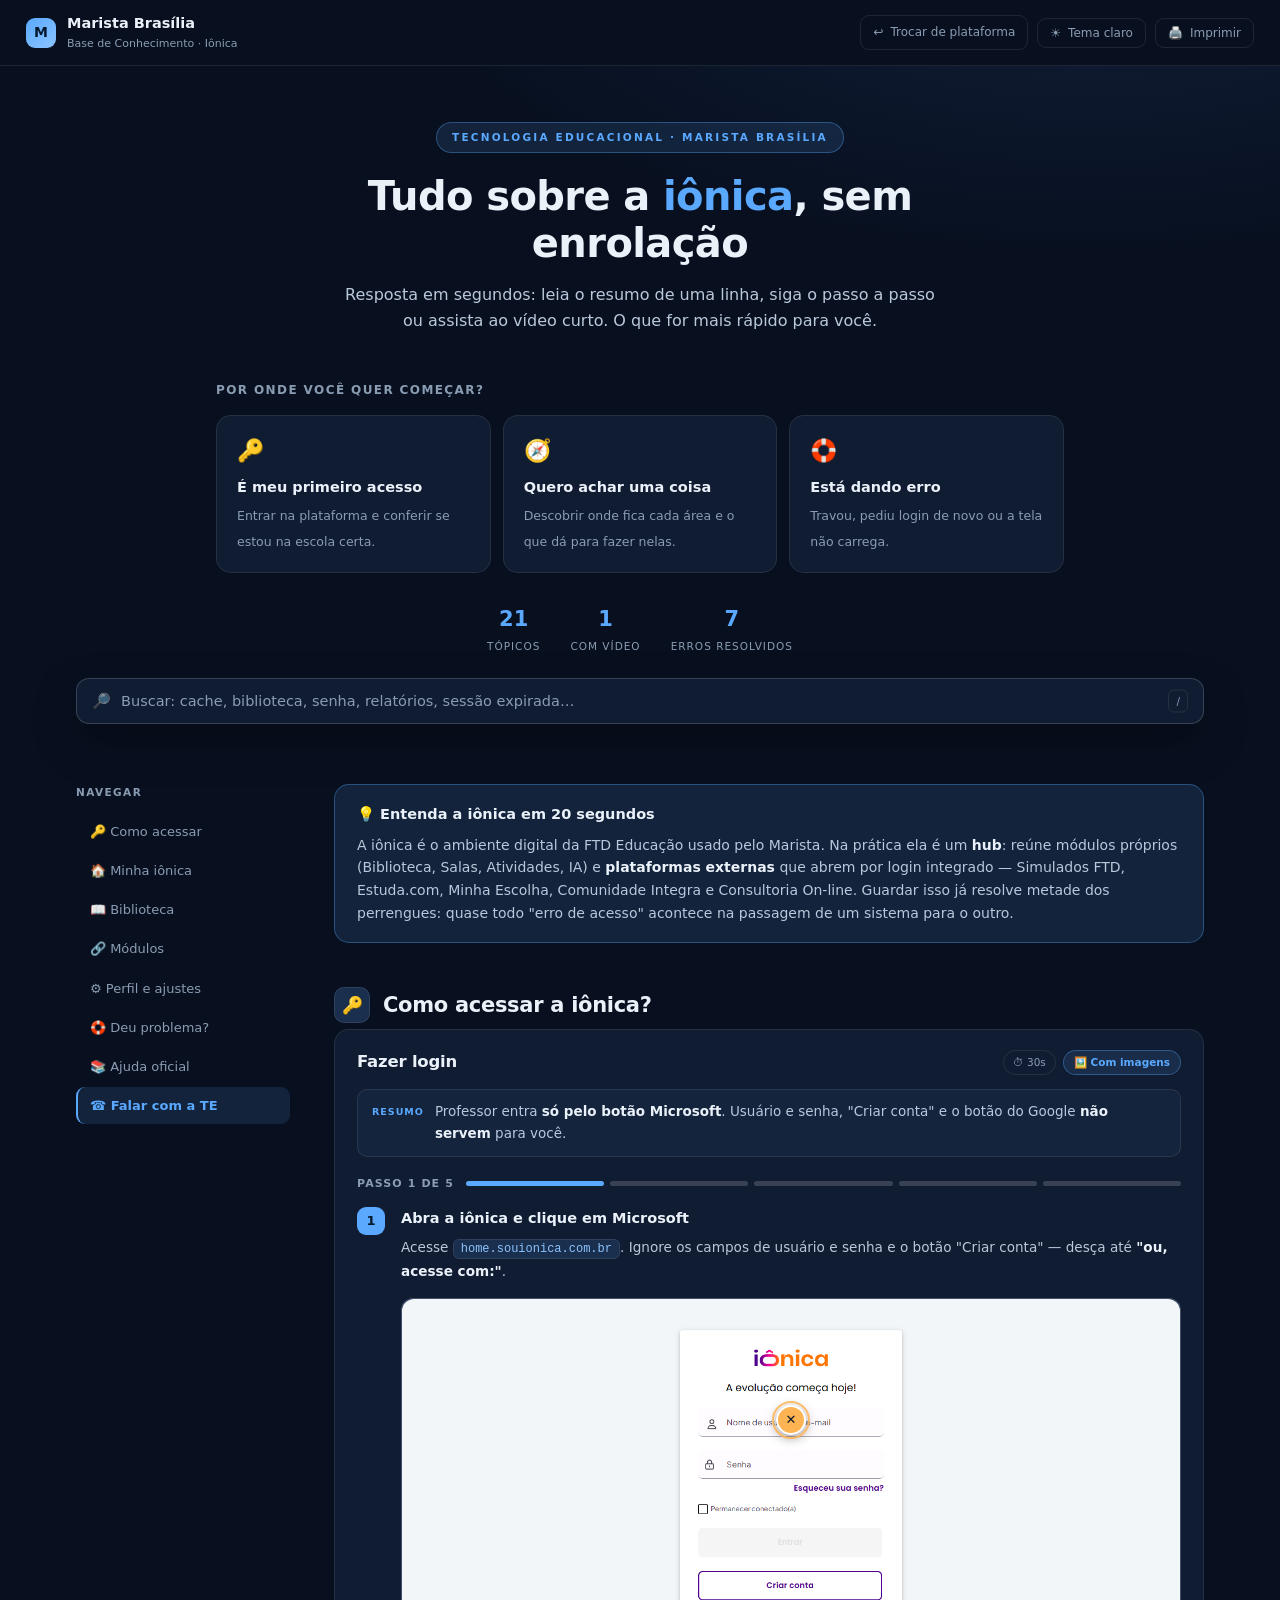
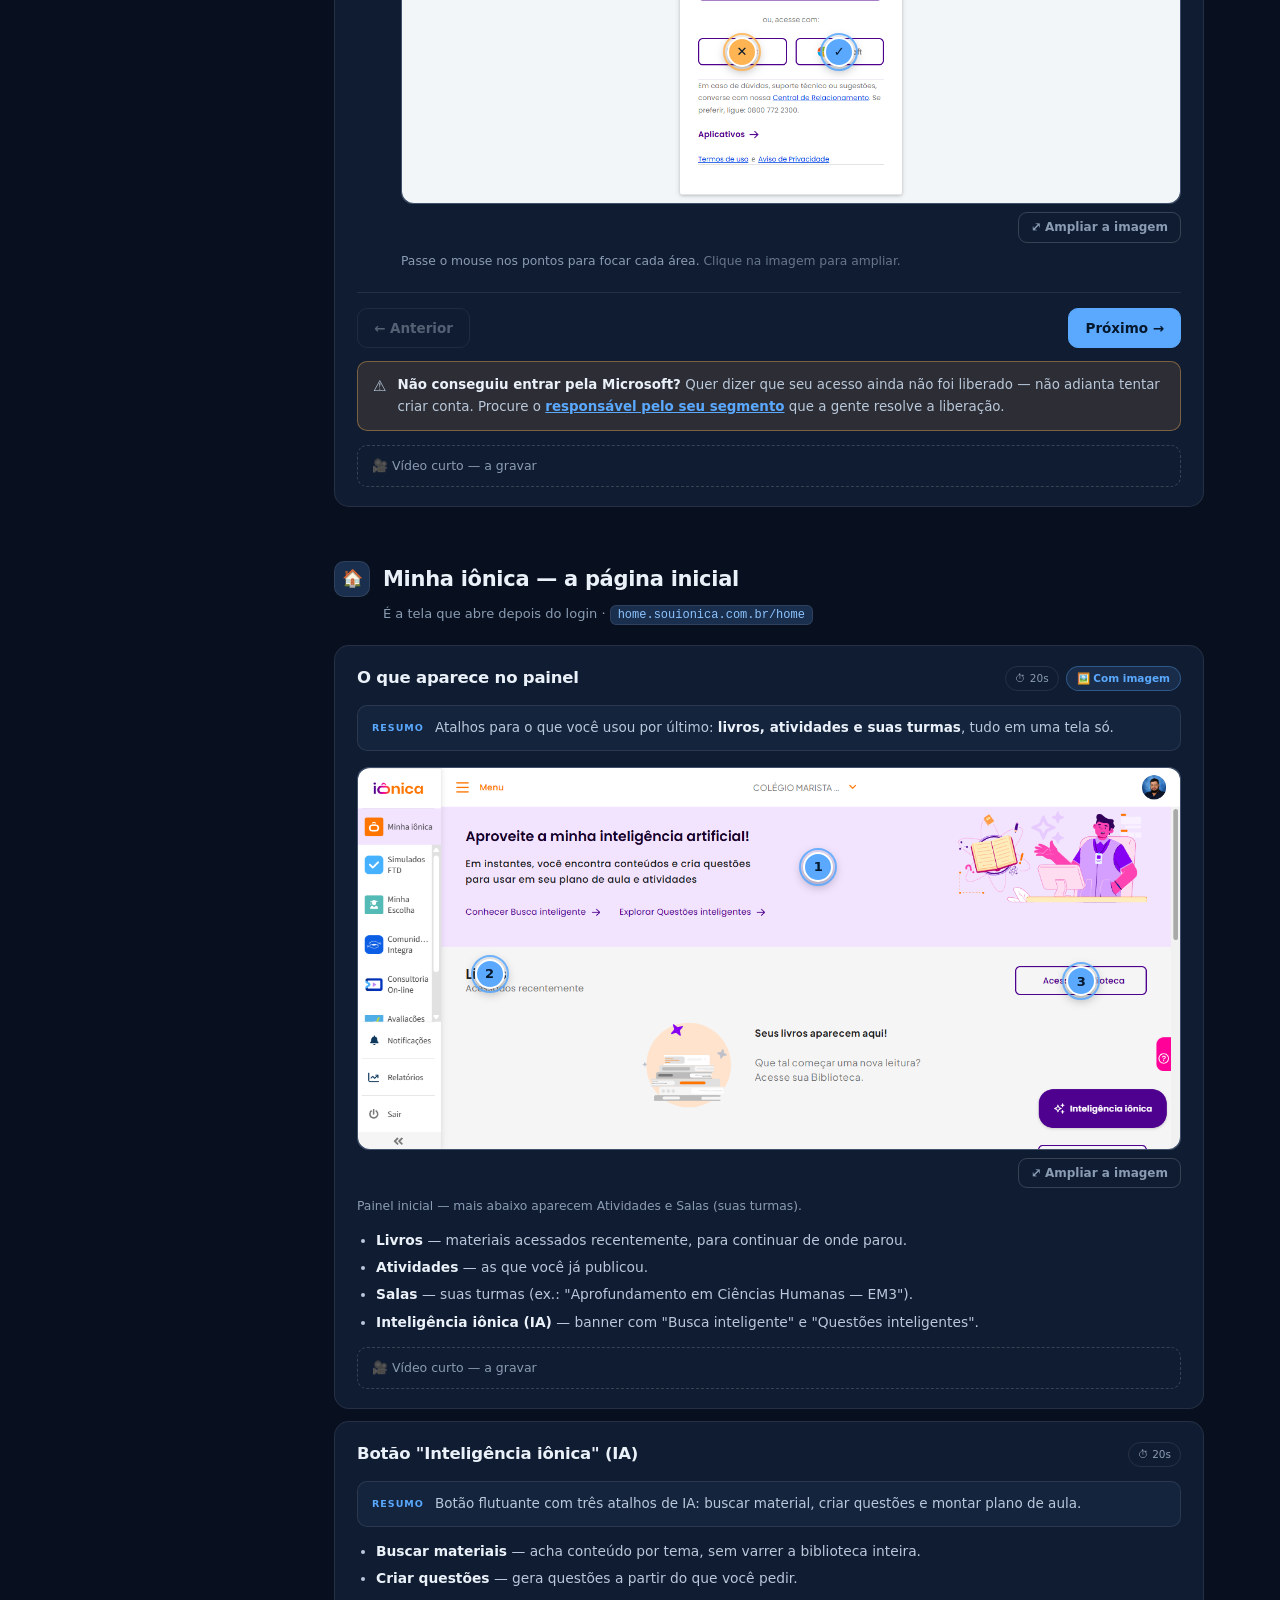
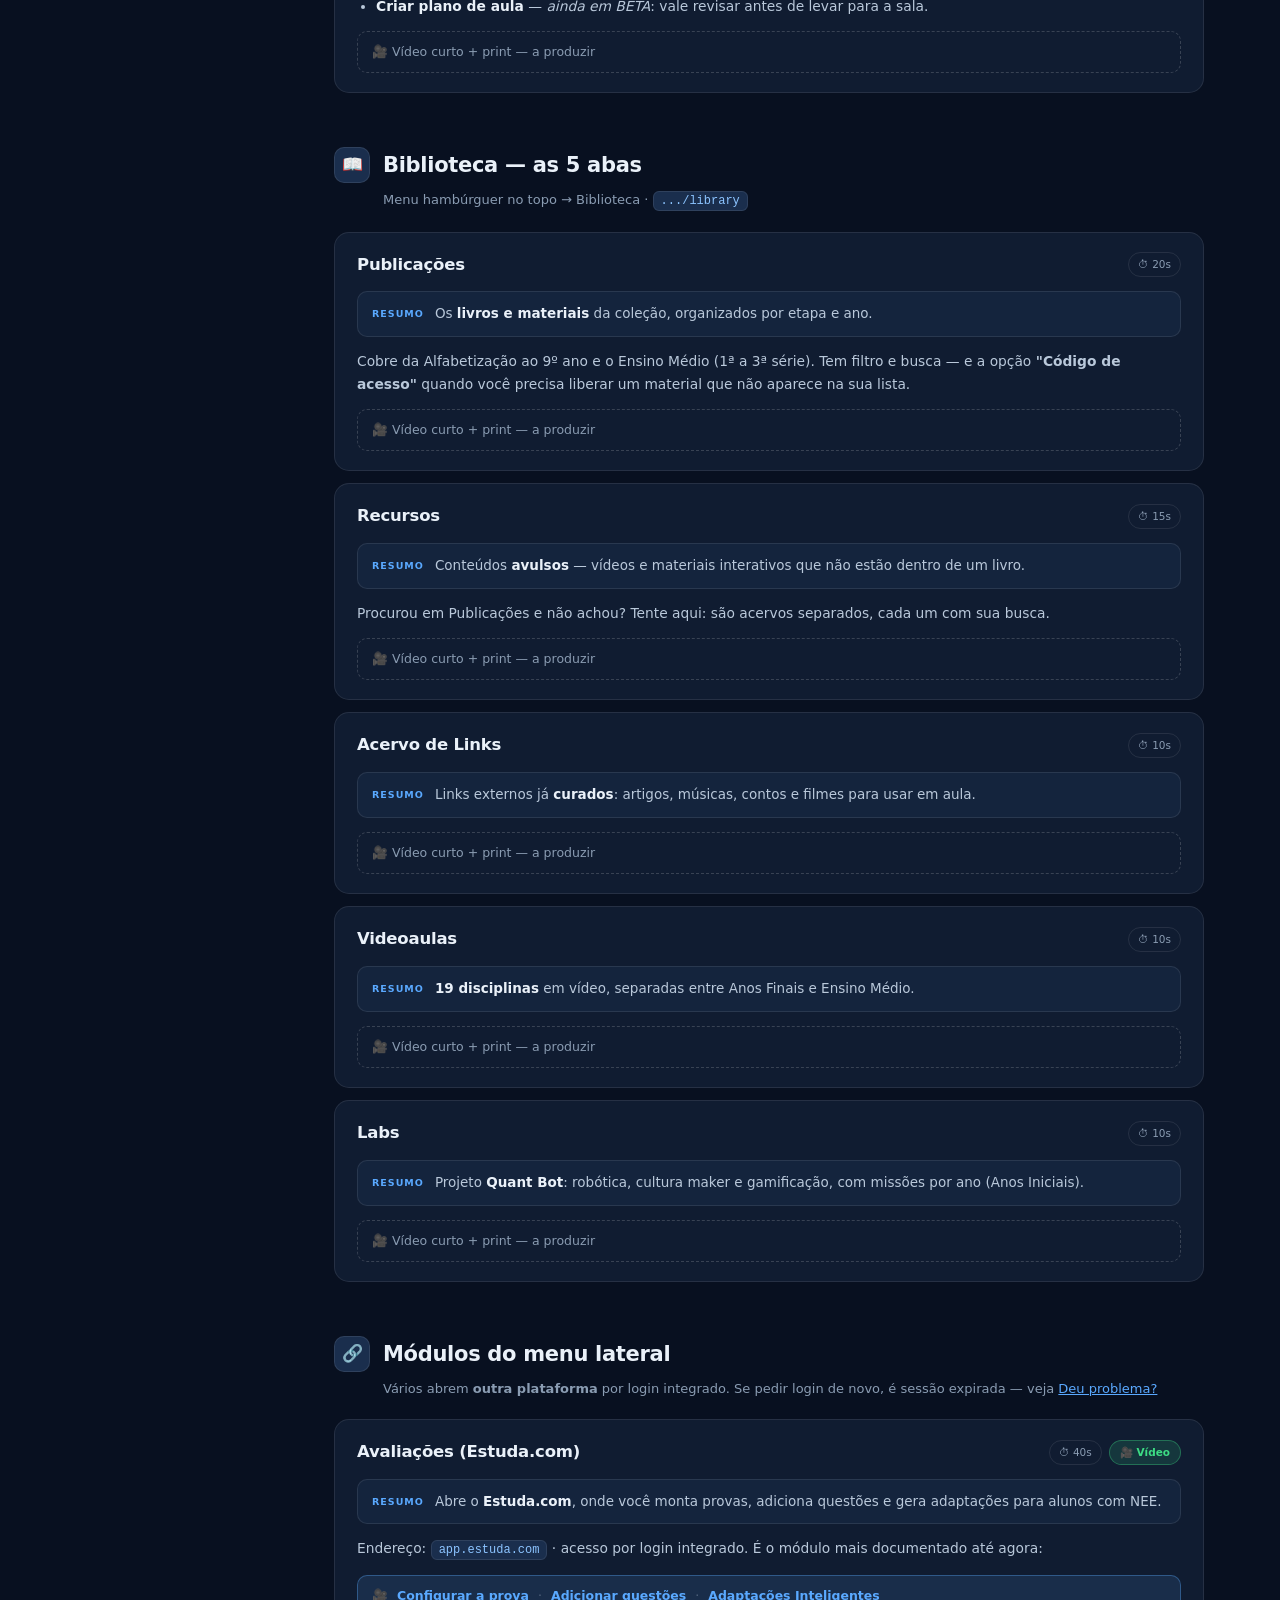
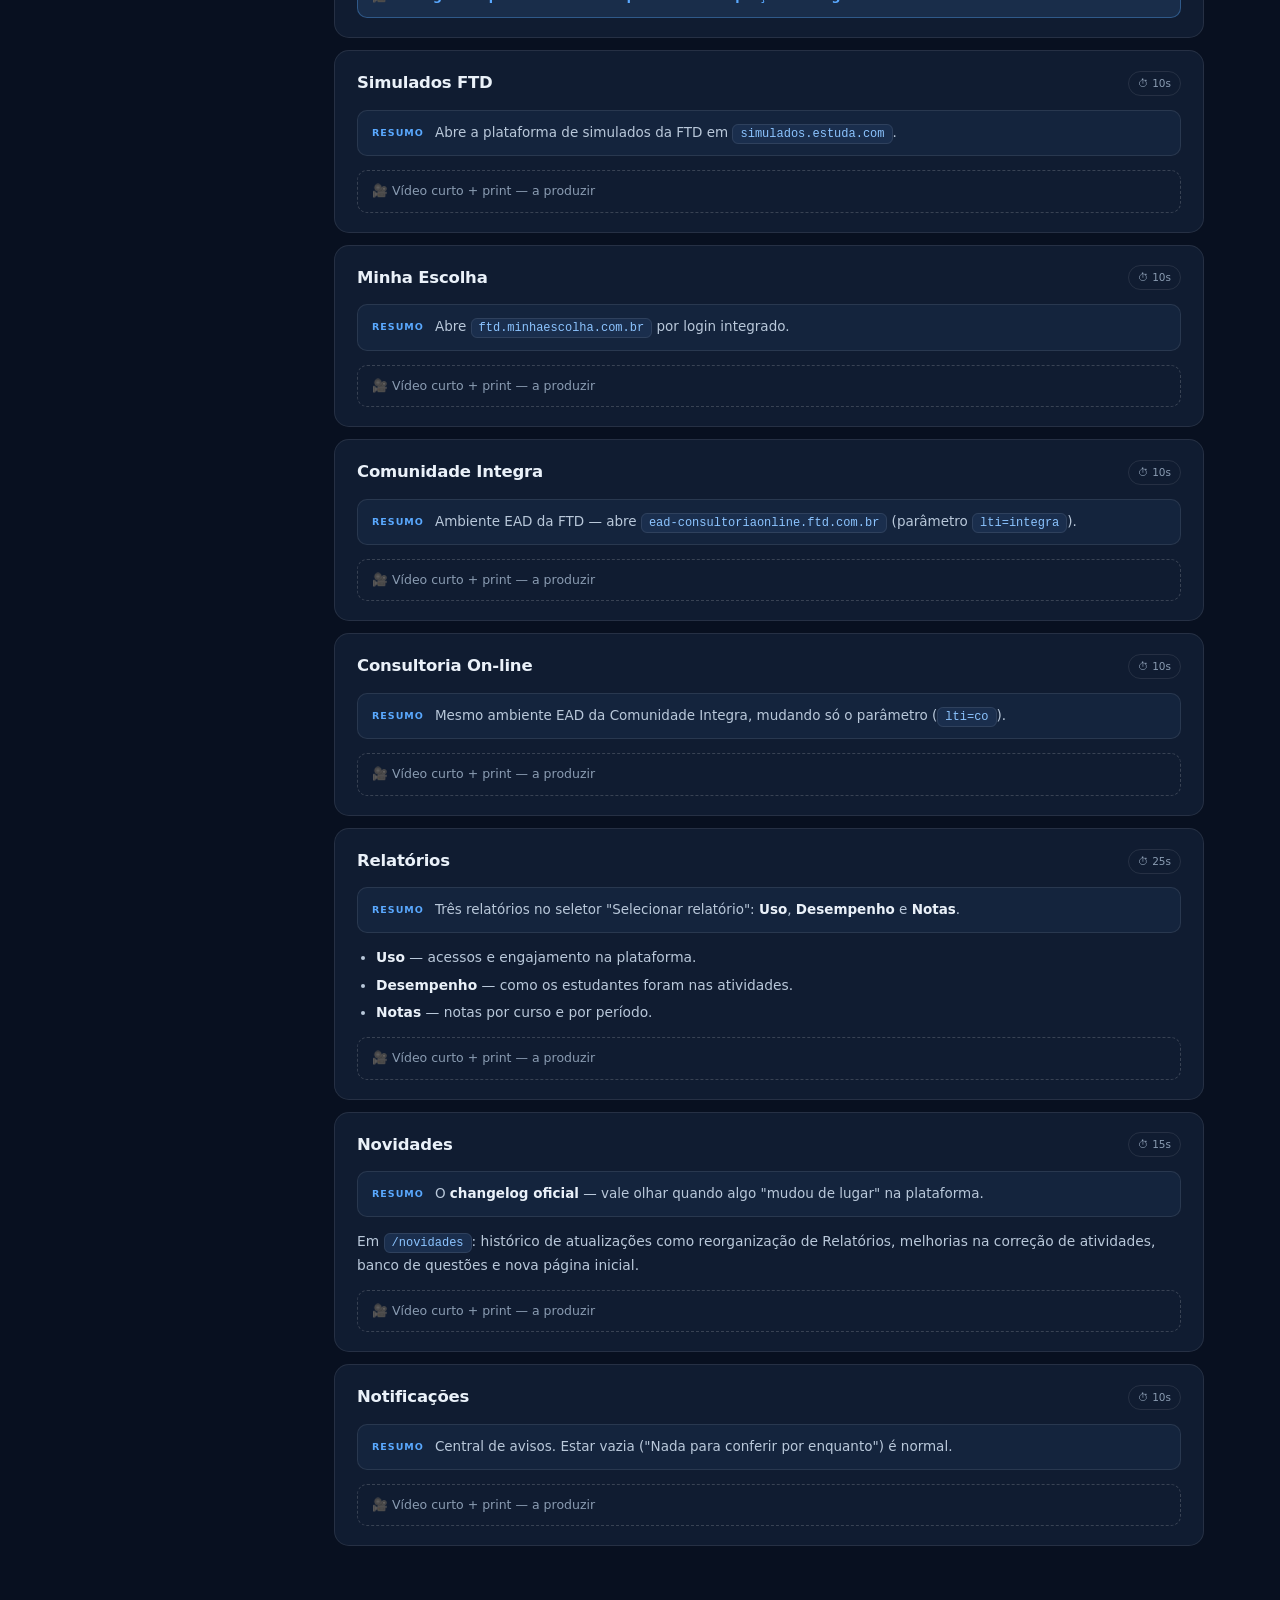
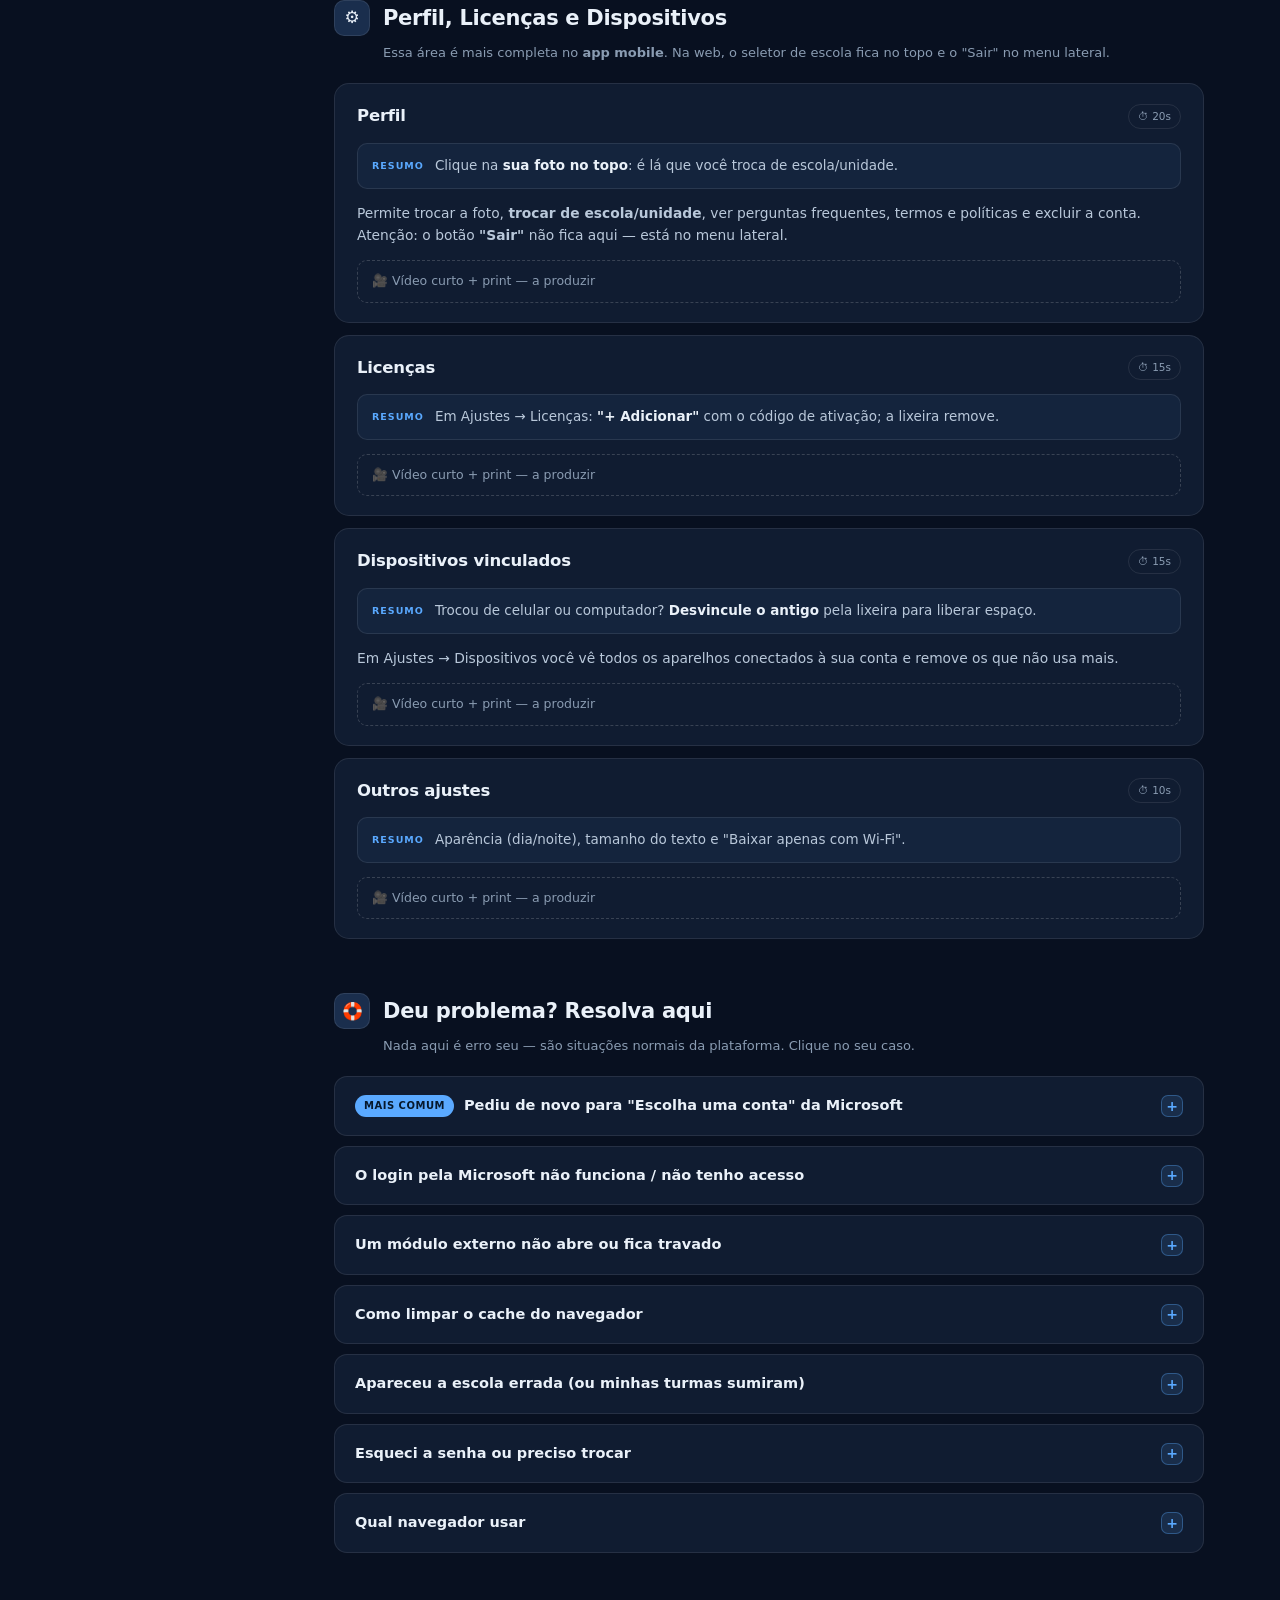
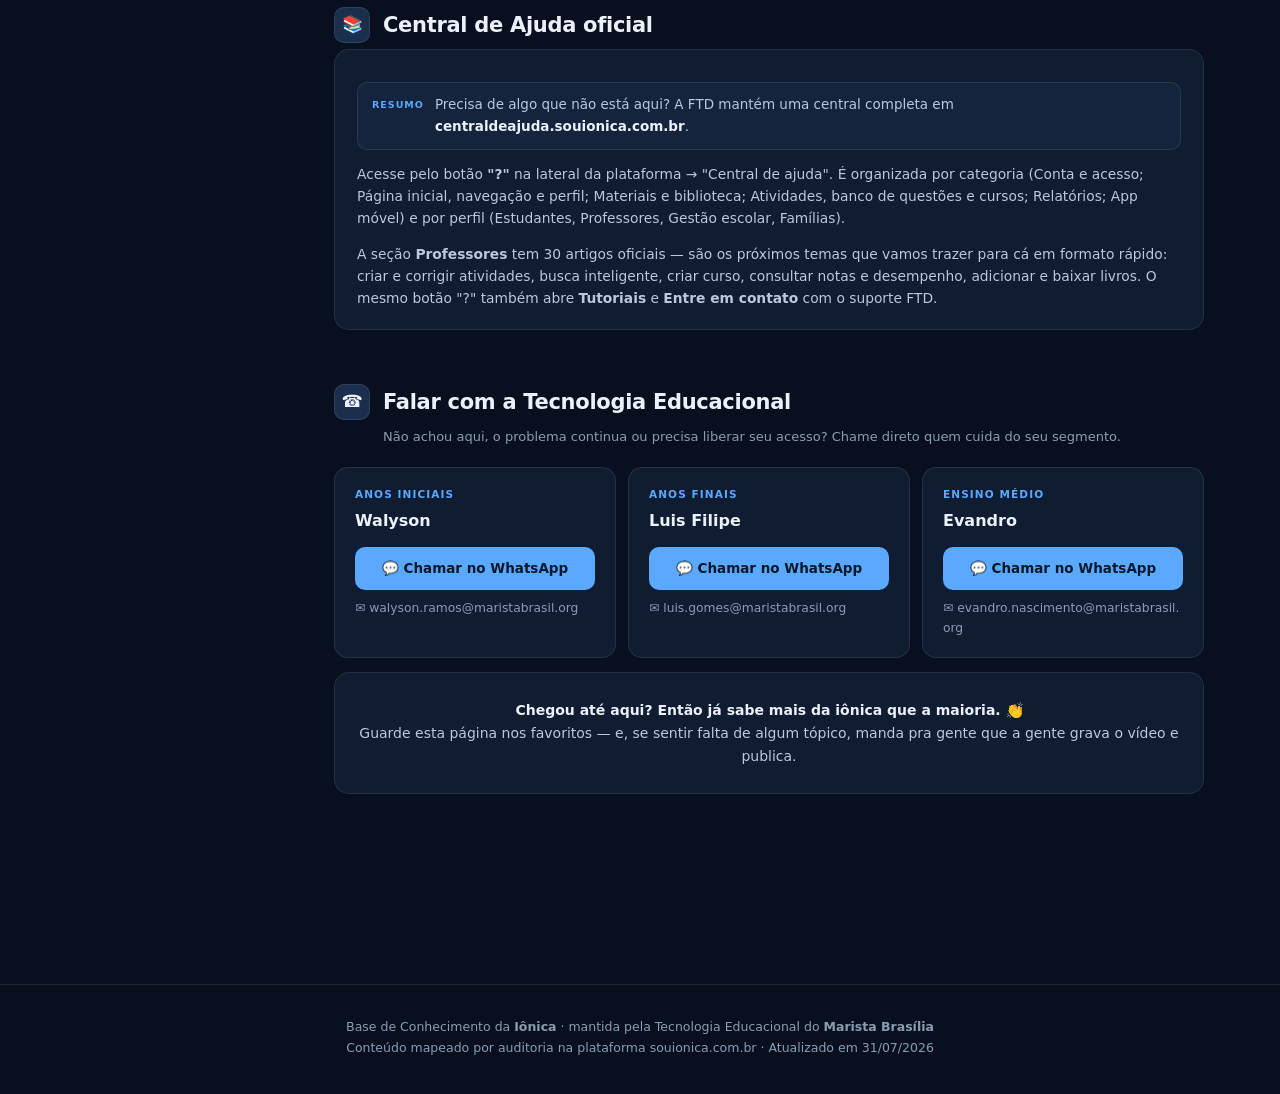
==== commit 57a95f21: "Busca deixa de ser fixa e rola junto com a página A barra de busca ficava grudada no topo. Agora ela" ====
--- a/ionica.html
+++ b/ionica.html
@@ -87,8 +87,8 @@
   .stat span{font-size:10.5px; color:var(--muted); text-transform:uppercase; letter-spacing:1px;}
 
   /* SEARCH */
-  .search-sticky{position:sticky; top:55px; z-index:70; padding:20px 0 12px; background:var(--bg); border-bottom:1px solid transparent;}
-  .search-sticky.stuck{border-bottom-color:var(--border);}
+  /* a busca rola junto com a página — não fica grudada no topo */
+  .search-area{position:static; padding:20px 0 12px; background:var(--bg);}
   .search-inner{max-width:1180px; margin:0 auto; padding:0 26px; position:relative;}
   #search{width:100%; padding:14px 46px 14px 44px; border-radius:13px; border:1px solid var(--border-strong); background:var(--surface); color:var(--text); font-size:14.5px; font-family:inherit; outline:none; transition:.18s; box-shadow:var(--shadow);}
   #search::placeholder{color:var(--muted);}
@@ -110,7 +110,8 @@
   .layout > *{min-width:0;}
   .entry, .tldr, .faq, .callout, .flow-step, .contact-card{overflow-wrap:anywhere;}
   @media(max-width:900px){.layout{grid-template-columns:1fr; gap:0;}}
-  nav.sidenav{position:sticky; top:138px;}
+  /* só a topbar continua fixa, então o índice encosta logo abaixo dela */
+  nav.sidenav{position:sticky; top:82px;}
   @media(max-width:900px){
     nav.sidenav{position:static; margin-bottom:34px; display:grid; grid-template-columns:repeat(2,1fr); gap:8px;}
     nav.sidenav .nav-label{display:none;}
@@ -483,7 +484,7 @@
 
   @media print{
     body{background:#fff; color:#000;}
-    .topbar,.search-sticky,.search-status,nav.sidenav,.totop,.triage,.stats,#progress,#toast,#lightbox,.resolve,.video-row:not(.ready),.zoom-btn,.flow-head,.flow-nav,.flow-done{display:none !important;}
+    .topbar,.search-area,.search-status,nav.sidenav,.totop,.triage,.stats,#progress,#toast,#lightbox,.resolve,.video-row:not(.ready),.zoom-btn,.flow-head,.flow-nav,.flow-done{display:none !important;}
     .flow .flow-step{display:block !important; padding-bottom:20px;}
     .layout{display:block; padding:0; max-width:100%;}
     .entry,.faq,.callout,.contact-card,.closing,.shot-frame{border:1px solid #ccc !important; background:#fff !important; break-inside:avoid; box-shadow:none !important;}
@@ -543,7 +544,7 @@
   </div>
 </div>
 
-<div class="search-sticky" id="searchBar">
+<div class="search-area">
   <div class="search-inner">
     <span class="search-icon">🔎</span>
     <input id="search" type="text" autocomplete="off" placeholder="Buscar: cache, biblioteca, senha, relatórios, sessão expirada…" aria-label="Buscar na base de conhecimento">
@@ -1134,6 +1135,13 @@
   document.getElementById('statVideos').textContent = document.querySelectorAll('.video-row.ready').length;
   document.getElementById('statFaqs').textContent   = document.querySelectorAll('.faq').length;
 
+  /* quanto do topo a topbar fixa cobre — medido, não chutado, porque a
+     altura muda com a largura da tela */
+  function topoFixo(){
+    const t = document.querySelector('.topbar');
+    return (t ? t.getBoundingClientRect().height : 0) + 12;
+  }
+
   /* ---------- áreas de foco nas imagens ----------
      Um controlador por figura. Os pontos na imagem e os itens da legenda são
      duas entradas para a MESMA seleção — nunca dois mecanismos concorrentes.
@@ -1182,7 +1190,7 @@
                  : (origem === 'legenda' ? frame : null);
       if(!alvo) return;
       const r = alvo.getBoundingClientRect();
-      if(r.top < 132 || r.bottom > window.innerHeight){
+      if(r.top < topoFixo() || r.bottom > window.innerHeight){
         alvo.scrollIntoView({
           block: 'center',
           behavior: window.matchMedia('(prefers-reduced-motion:reduce)').matches ? 'auto' : 'smooth'
@@ -1412,7 +1420,7 @@
 
       if(rolar){
         const r = flow.getBoundingClientRect();
-        if(r.top < 132) flow.scrollIntoView({
+        if(r.top < topoFixo()) flow.scrollIntoView({
           block: 'start',
           behavior: window.matchMedia('(prefers-reduced-motion:reduce)').matches ? 'auto' : 'smooth'
         });
@@ -1502,15 +1510,13 @@
     });
   });
 
-  /* ---------- progresso, topo, sticky ---------- */
+  /* ---------- progresso e voltar ao topo ---------- */
   const bar = document.getElementById('progress');
-  const searchBar = document.getElementById('searchBar');
   const top = document.getElementById('toTop');
   window.addEventListener('scroll', () => {
     const h = document.documentElement.scrollHeight - window.innerHeight;
     bar.style.width = (h > 0 ? (window.scrollY / h) * 100 : 0) + '%';
     top.classList.toggle('show', window.scrollY > 600);
-    searchBar.classList.toggle('stuck', window.scrollY > 340);
   }, {passive:true});
   top.addEventListener('click', () => window.scrollTo({top:0, behavior:'smooth'}));
 
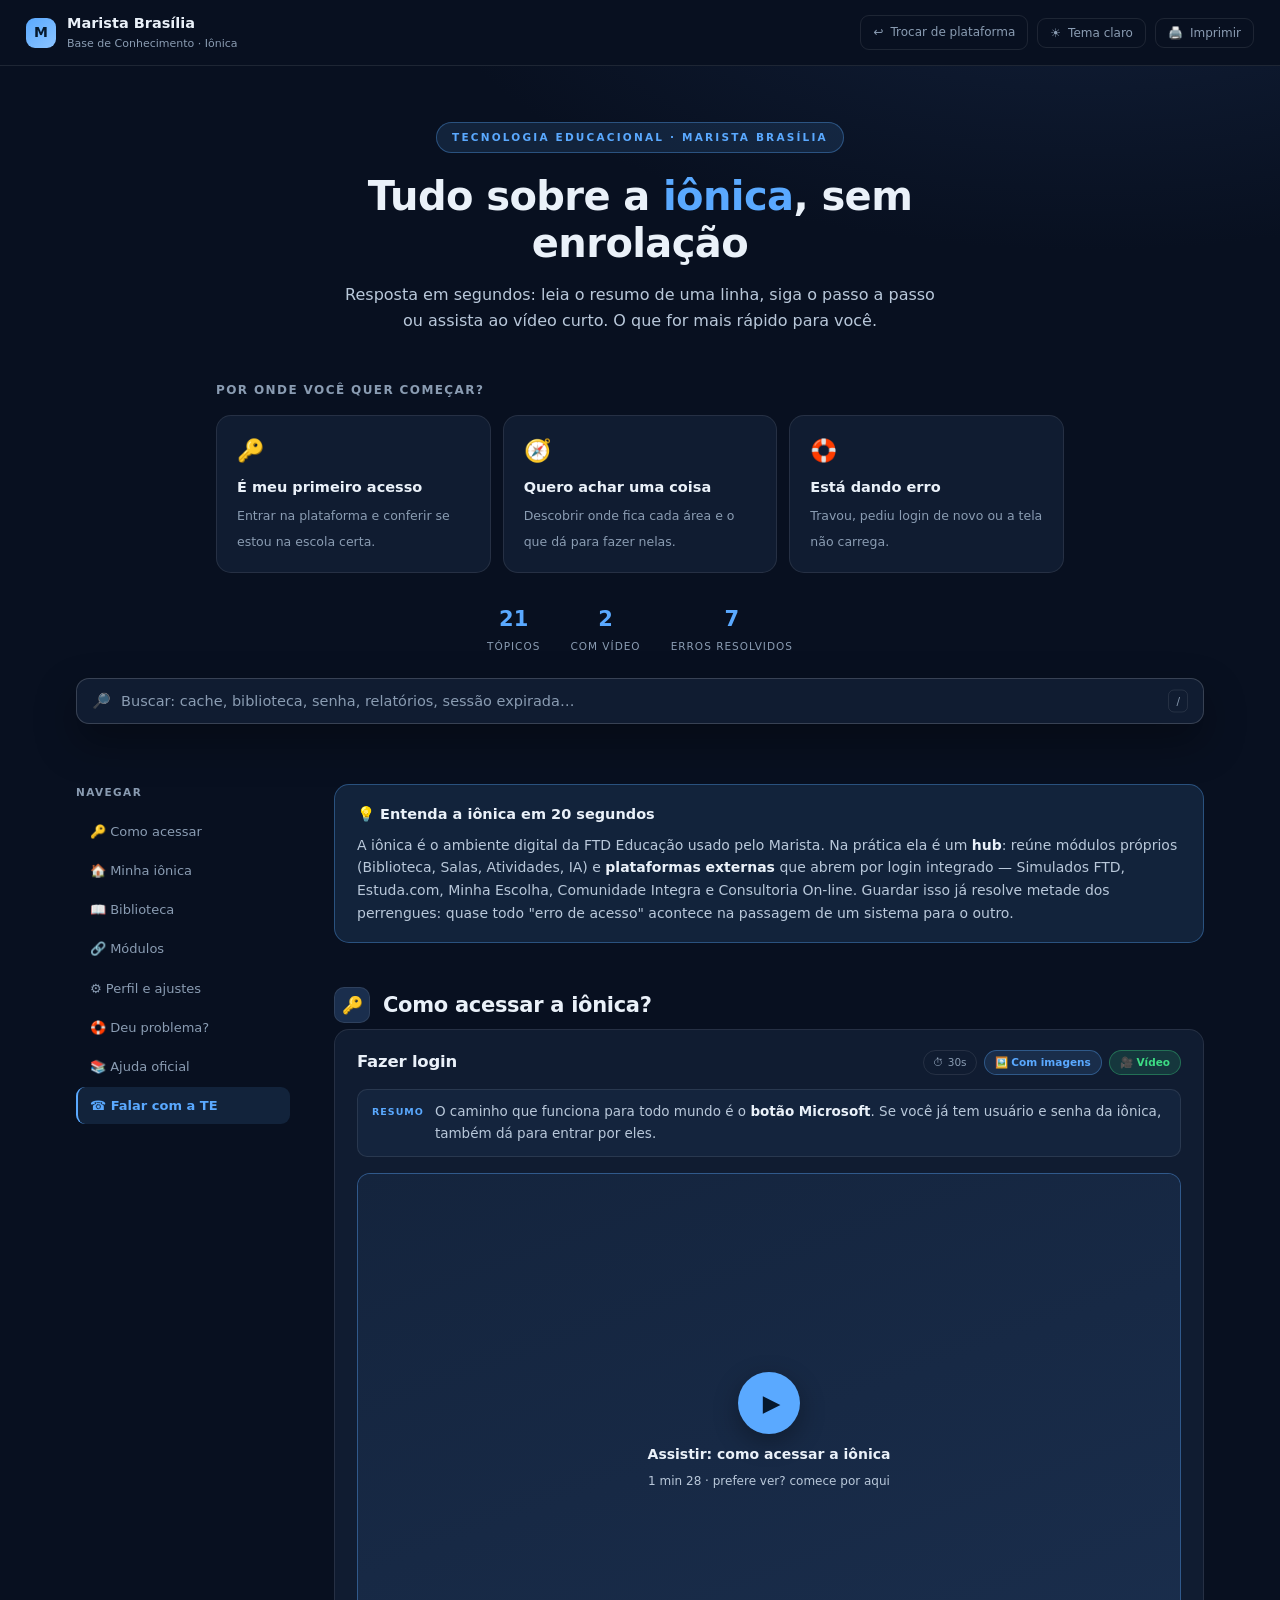
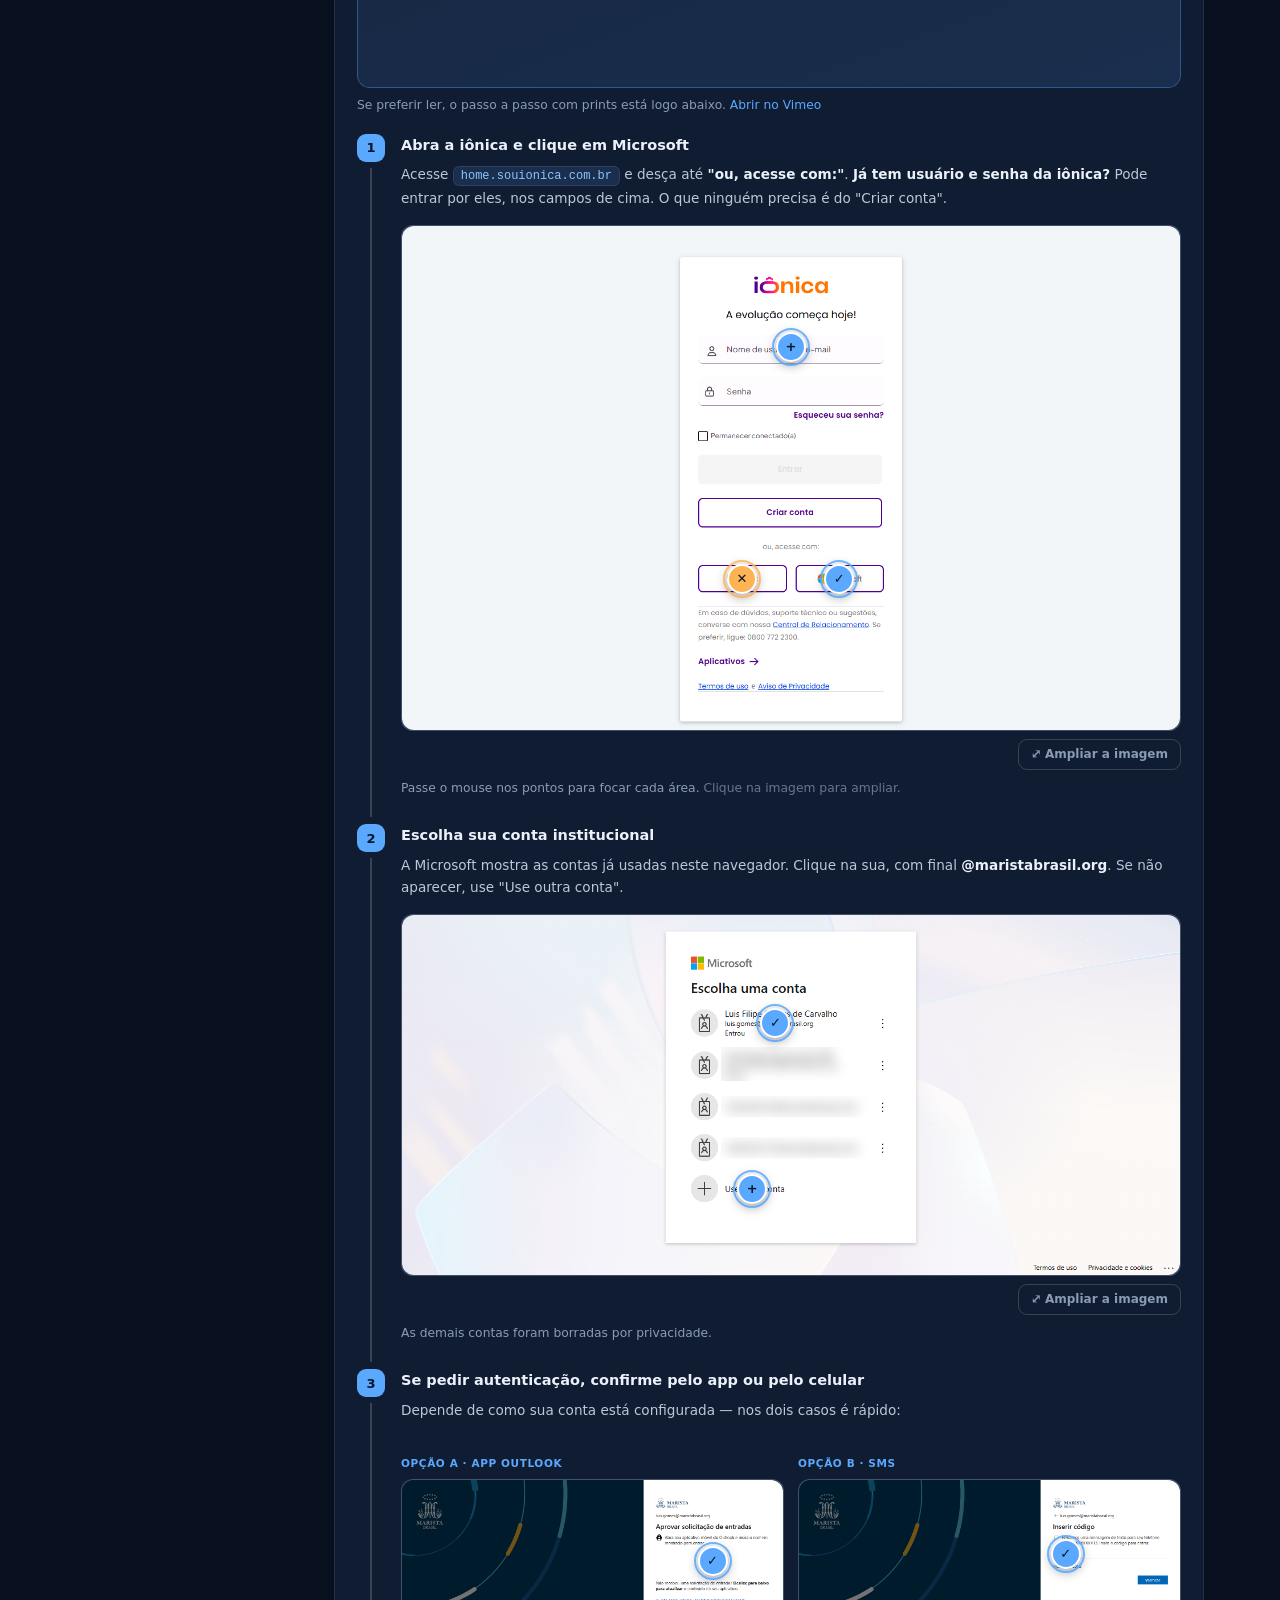
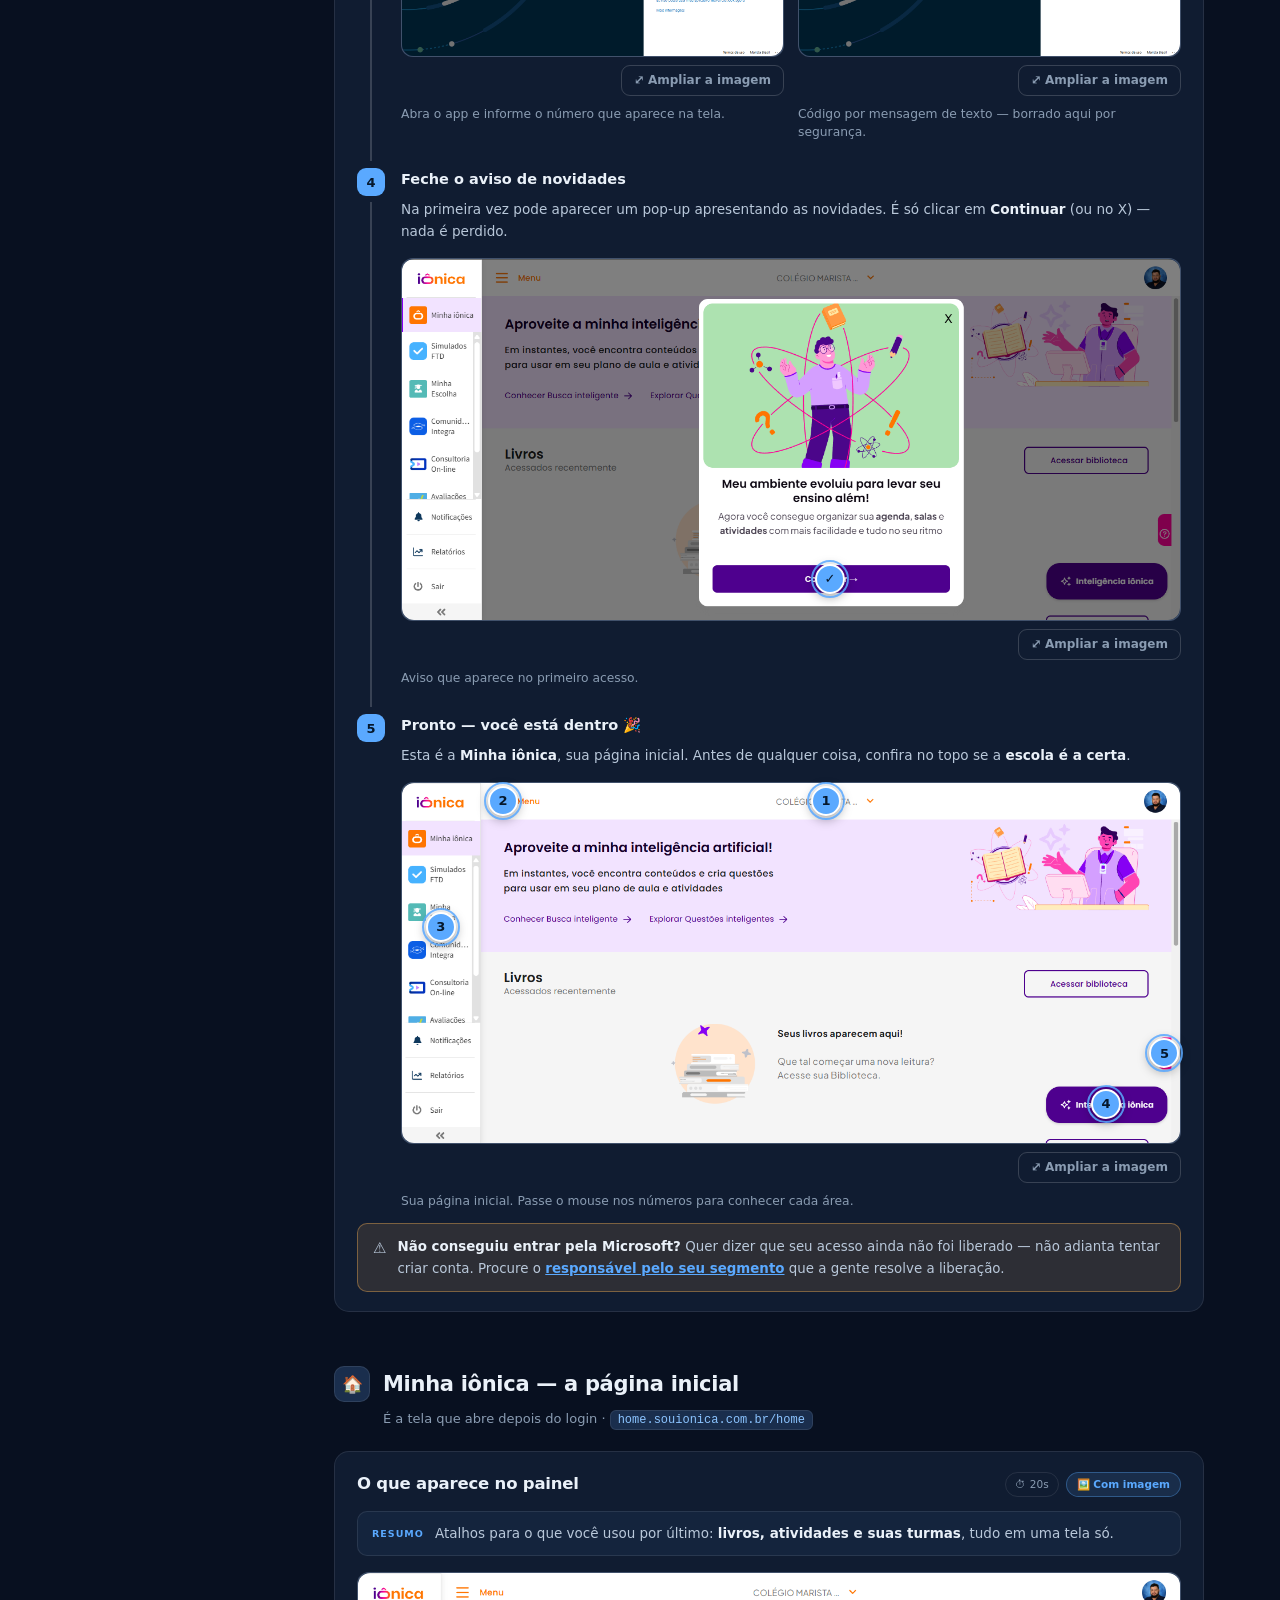
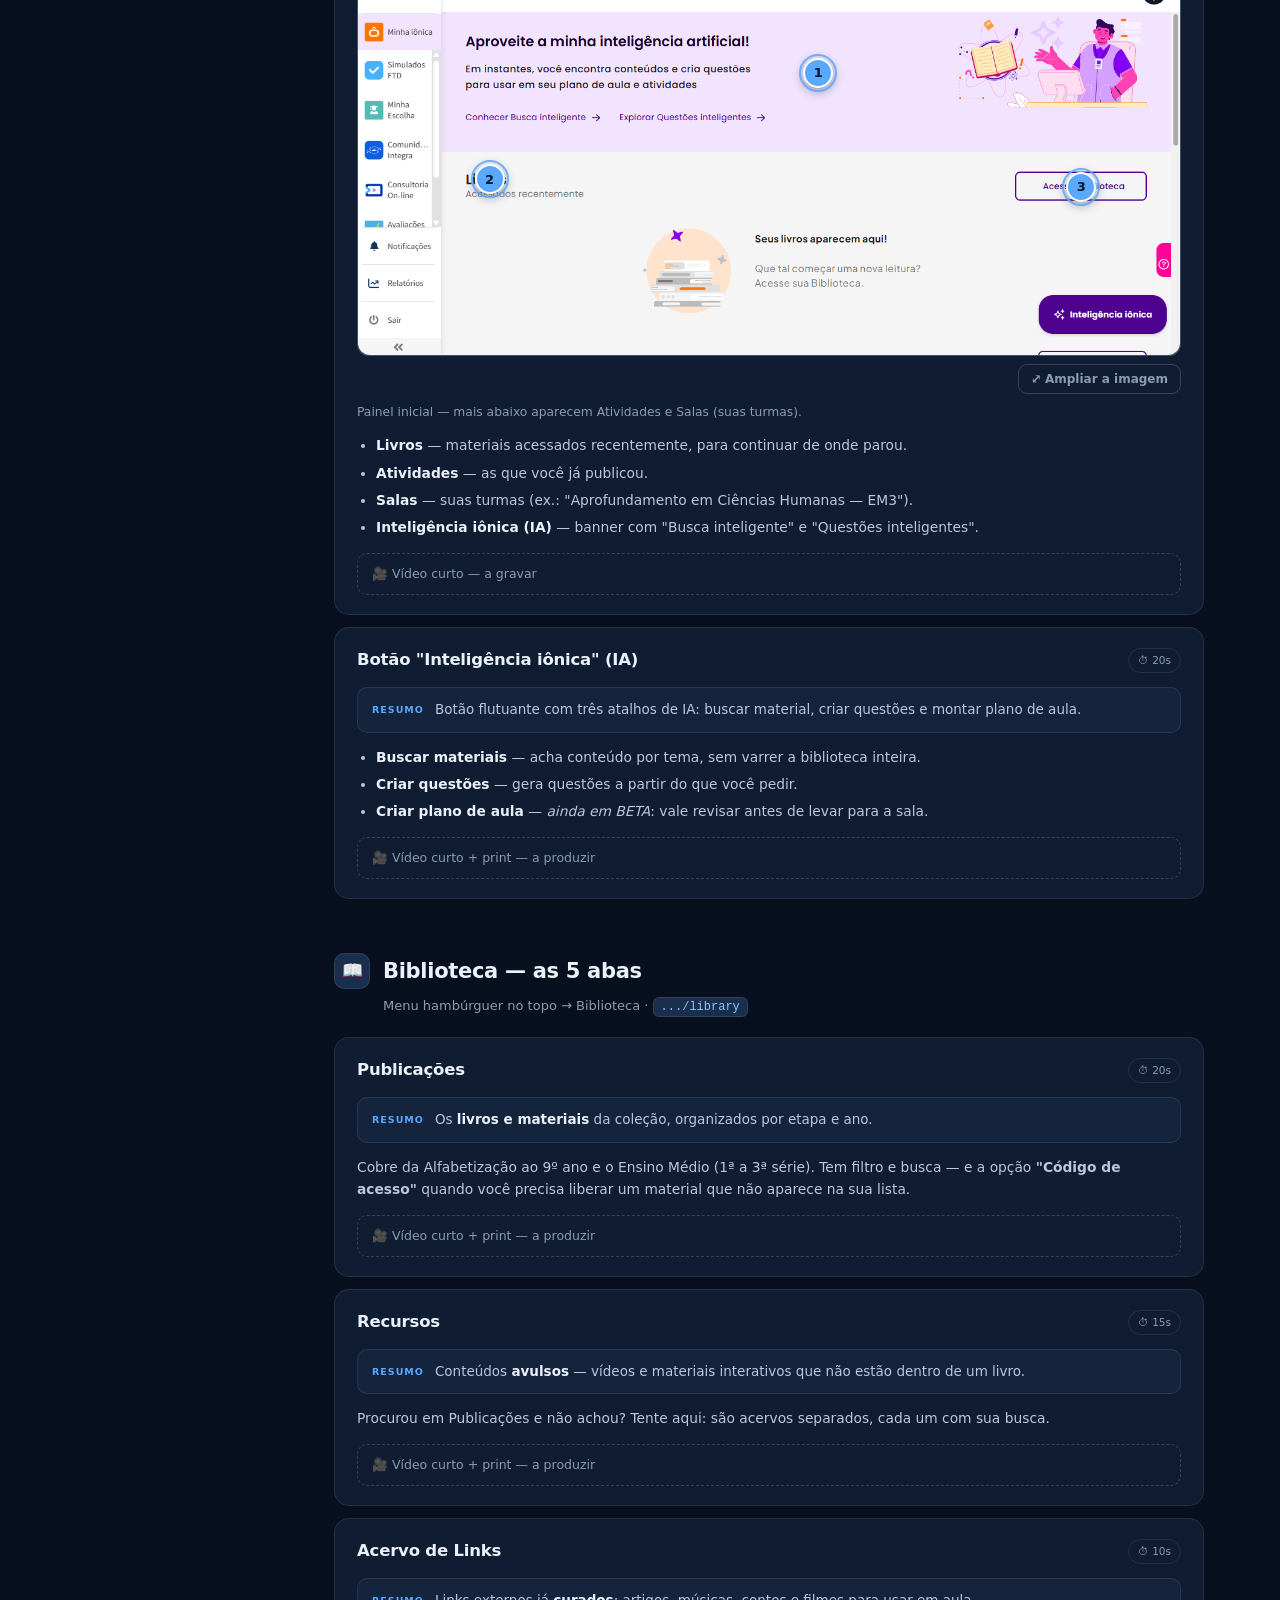
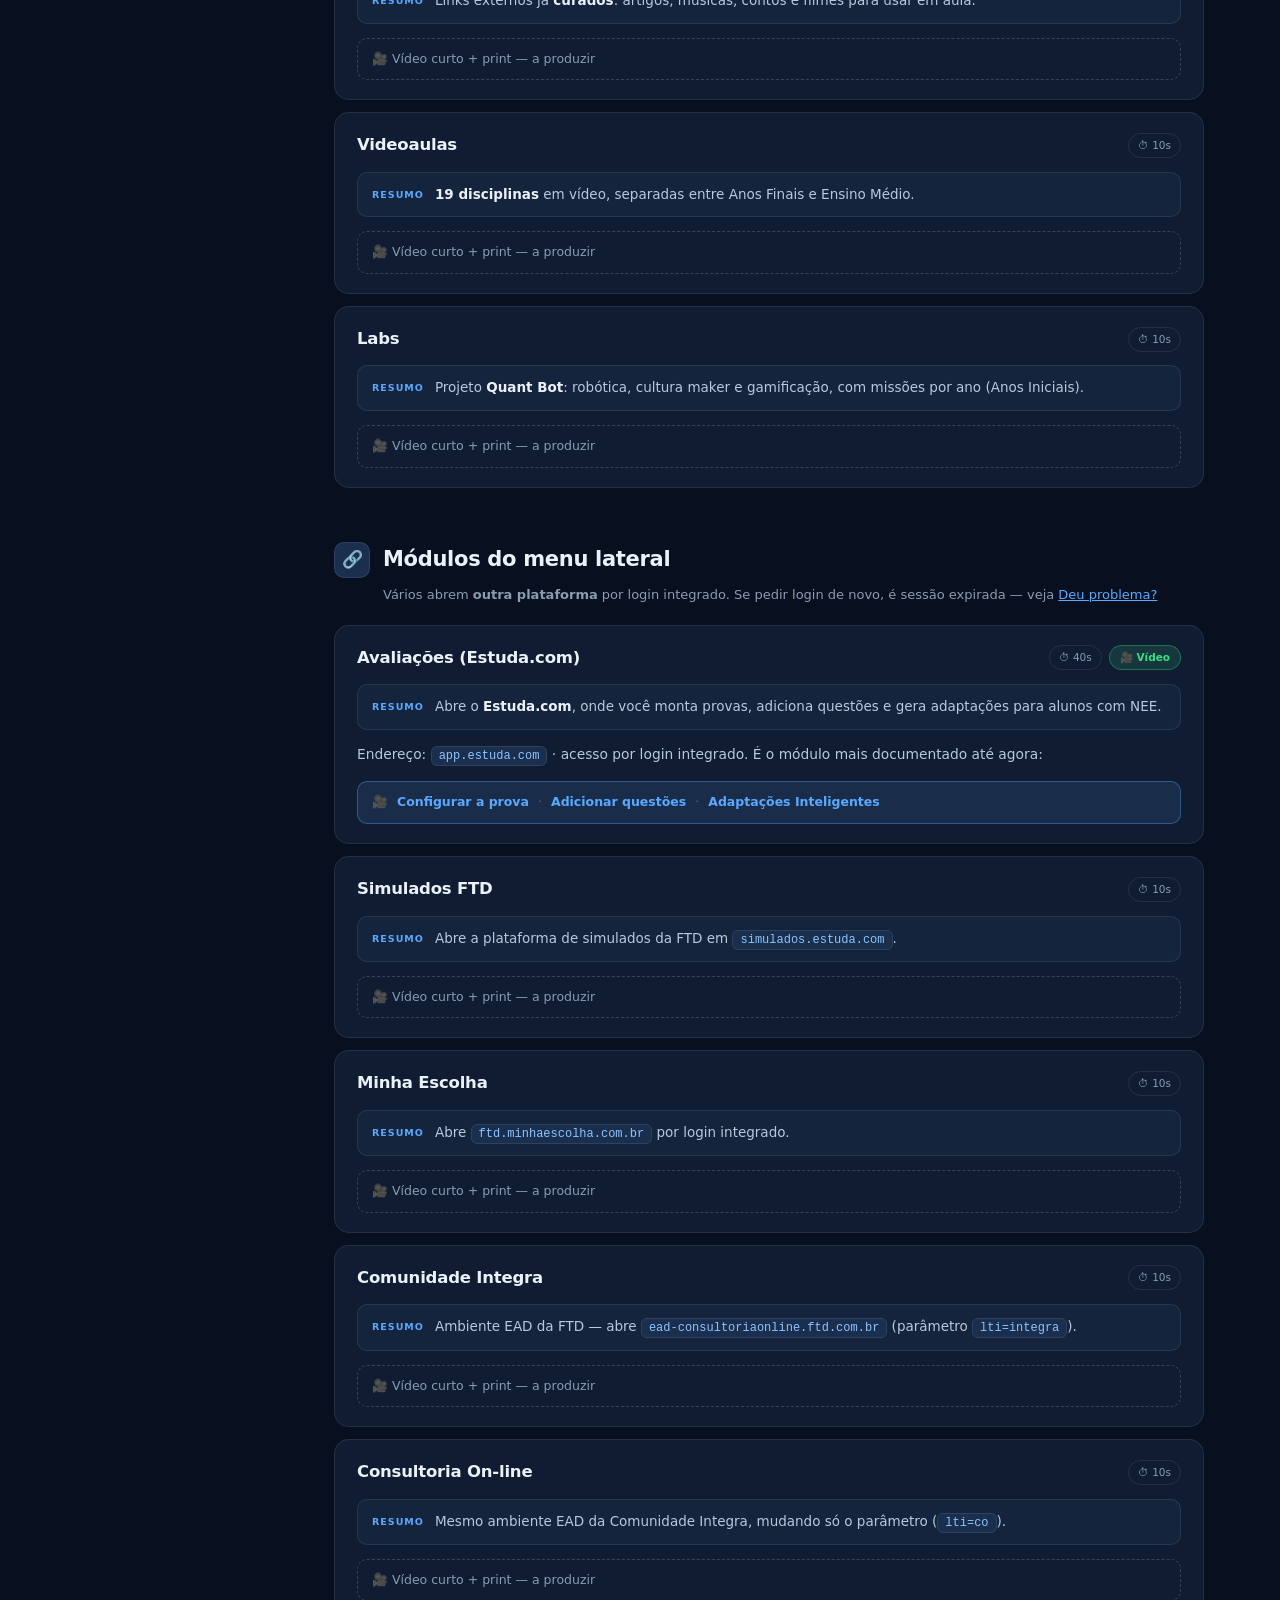
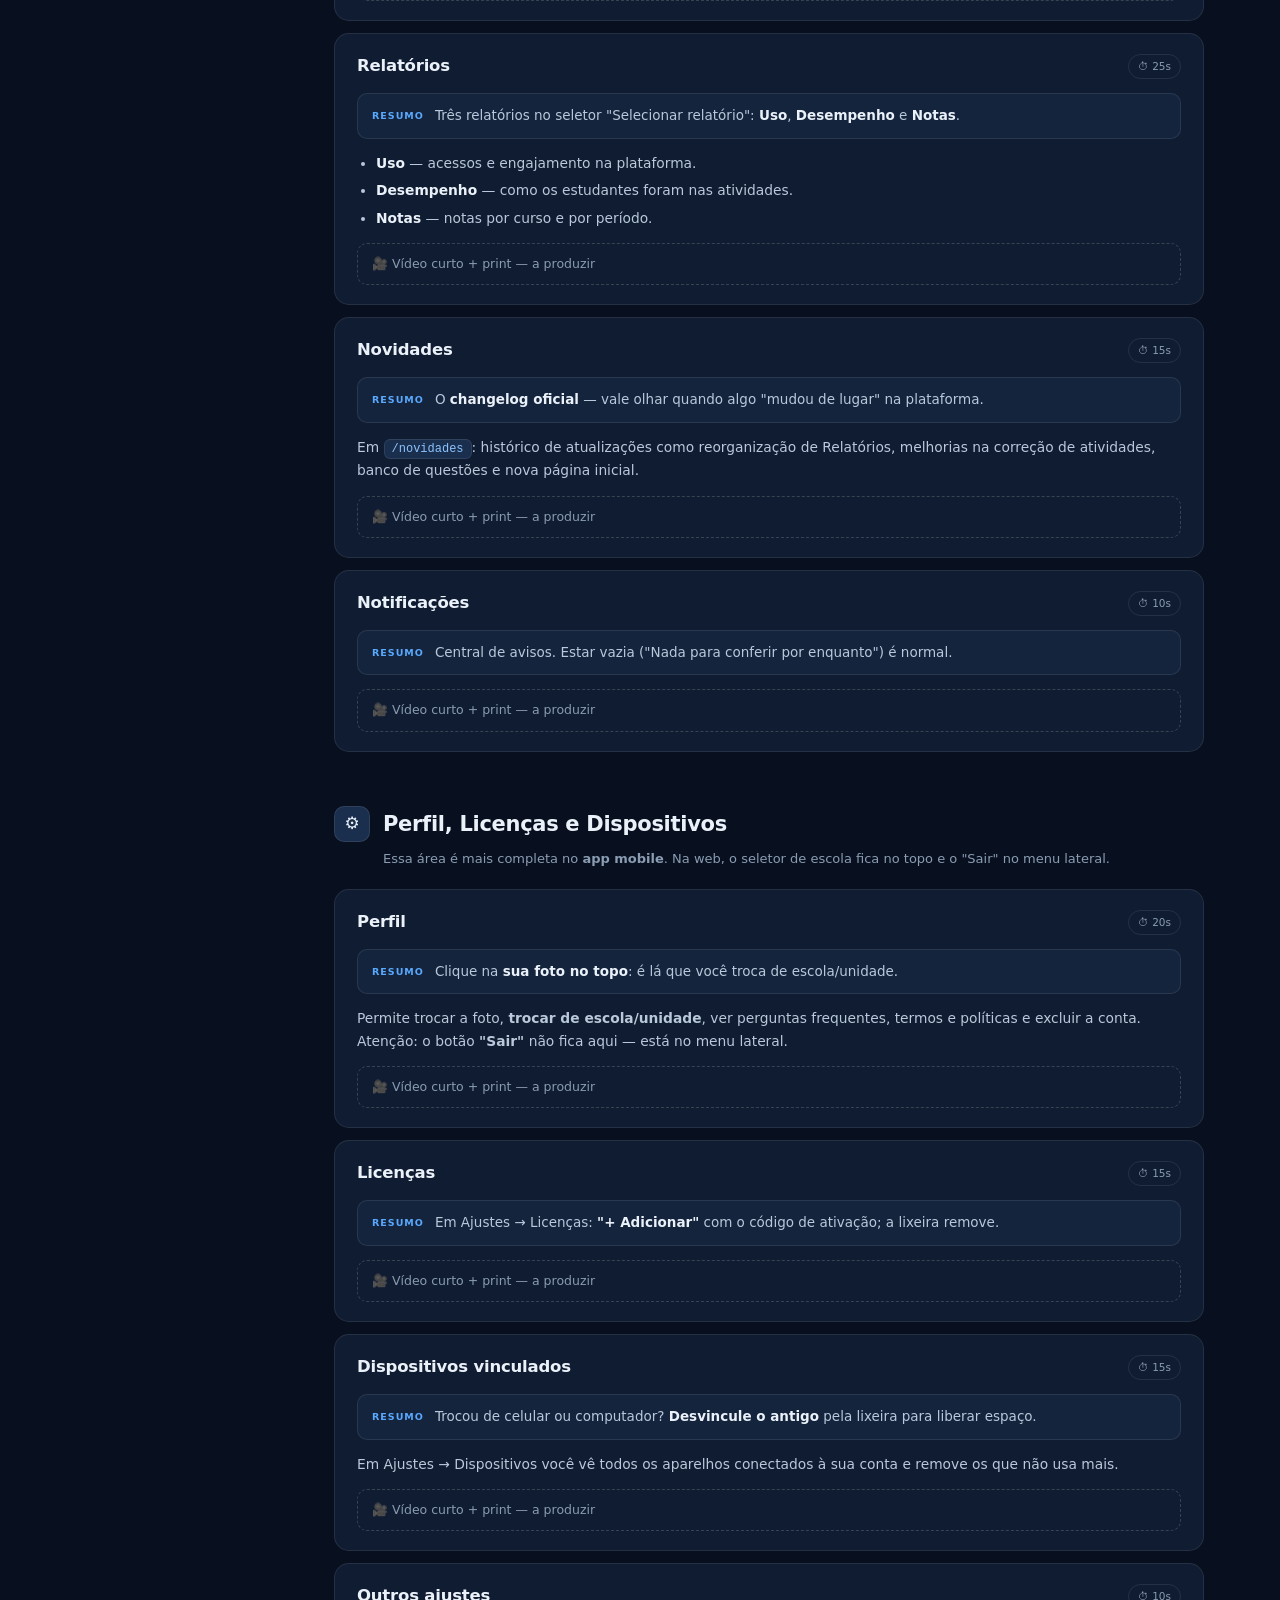
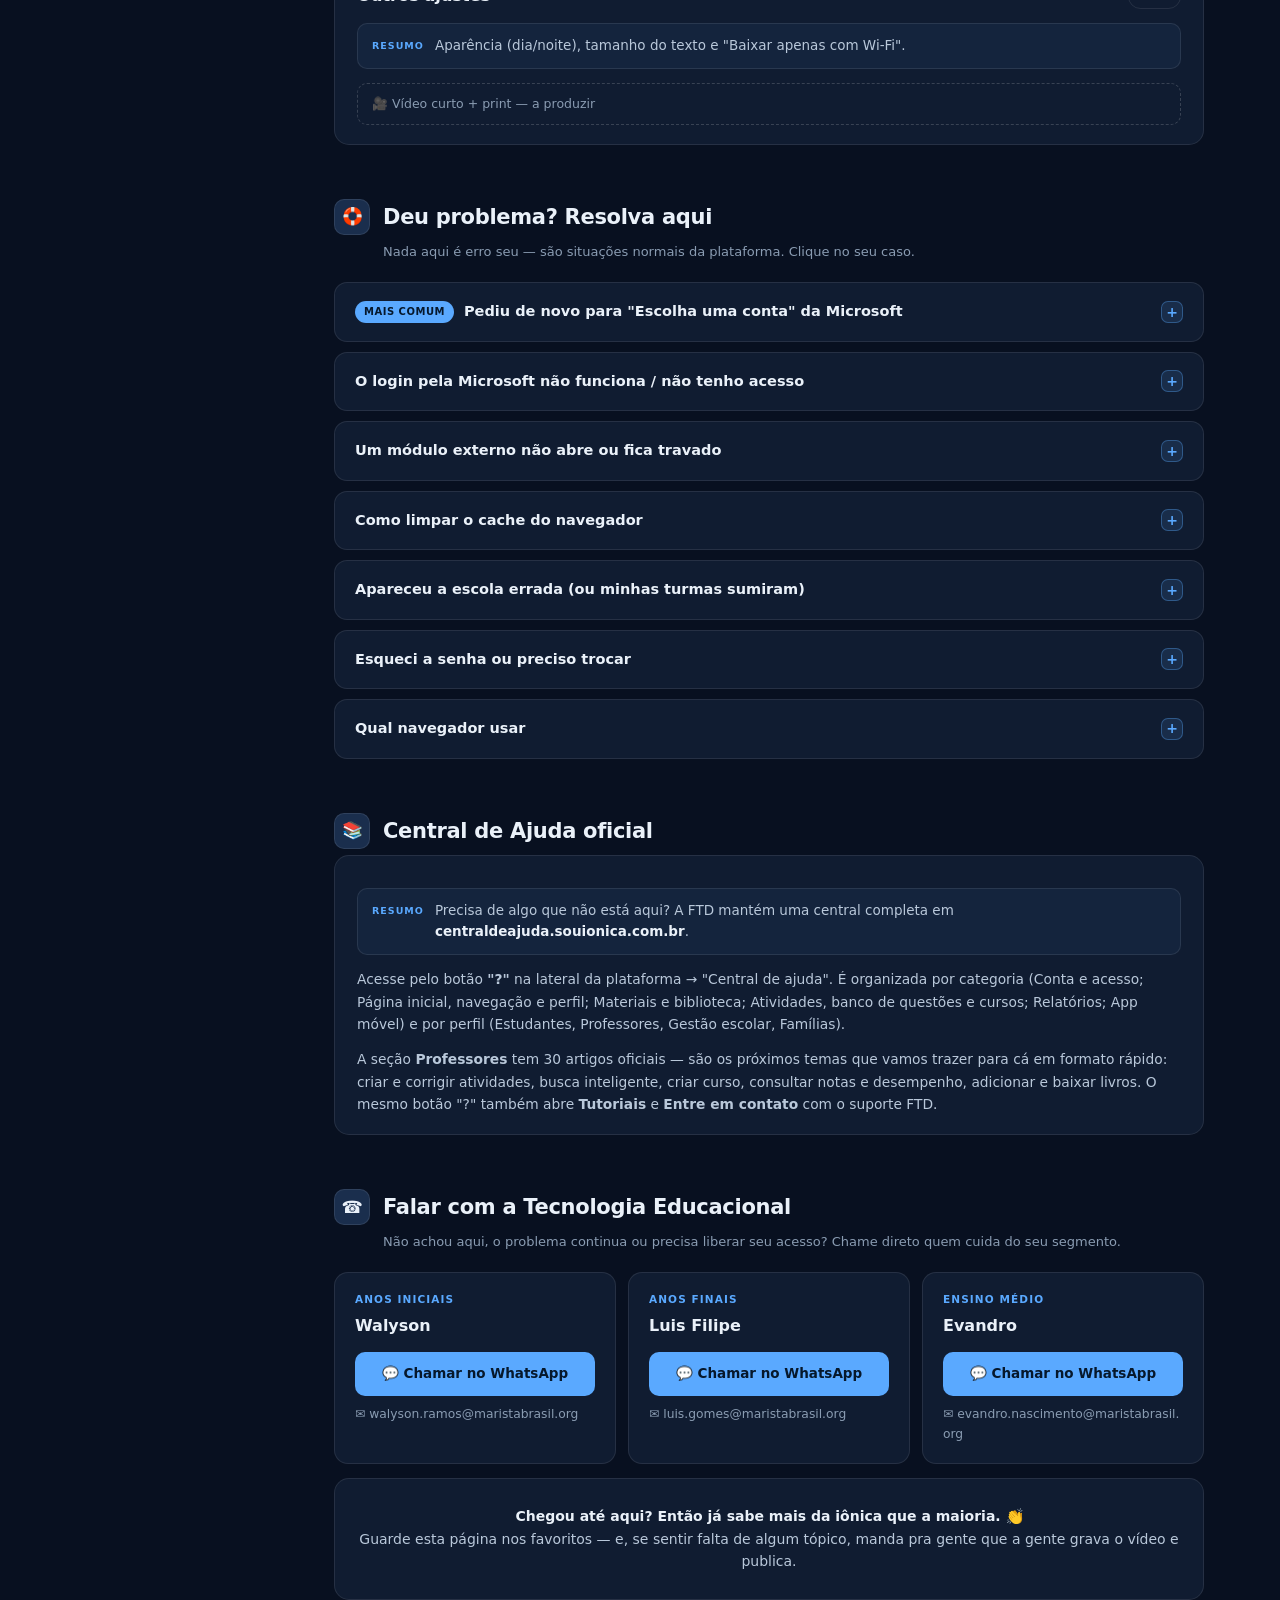
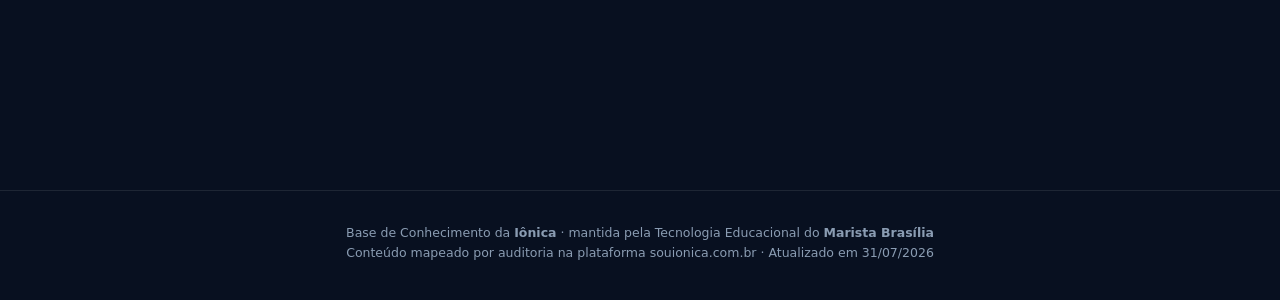
==== commit f1852e7e: "Vídeo do login, passo a passo de volta ao formato antigo, e correção do conteúdo Passo a passo -----" ====
--- a/ionica.html
+++ b/ionica.html
@@ -25,7 +25,7 @@
     --bg:#eef3fa; --bg-glow:#dce9f8;
     --surface:#ffffff; --surface-2:#f6fafd; --surface-3:#e9f1fa;
     --border:#dae4f0; --border-strong:#bed0e4;
-    --text:#0d2140; --text-dim:#33506f; --muted:#5c748f;
+    --text:#0d2140; --text-dim:#33506f; --muted:#59708a;
     --accent:#1a5fad; --accent-strong:#0f4a8f;
     --accent-soft:rgba(26,95,173,.09); --accent-line:rgba(26,95,173,.3);
     --ok:#0f7a45; --ok-soft:rgba(15,122,69,.1); --ok-line:rgba(15,122,69,.3);
@@ -56,6 +56,7 @@
   @media(max-width:640px){
     .topbar{padding:10px 16px; gap:10px;}
     .brand{min-width:0;}
+    .brand{min-height:44px;}
     .brand > span:last-child{min-width:0; overflow:hidden; text-overflow:ellipsis; white-space:nowrap;}
     .brand small{overflow:hidden; text-overflow:ellipsis;}
   }
@@ -63,7 +64,9 @@
   .ghost-btn{display:inline-flex; align-items:center; gap:7px; background:transparent; border:1px solid var(--border); color:var(--muted); border-radius:9px; padding:7px 12px; font-size:12px; cursor:pointer; text-decoration:none; transition:.18s; font-family:inherit; white-space:nowrap;}
   .ghost-btn:hover{border-color:var(--accent-line); color:var(--text);}
   @media(max-width:700px){ .ghost-btn .lbl-txt{display:none;} }
-  @media(max-width:640px){ .ghost-btn{padding:11px 13px;} }   /* alvo de toque */
+  /* alvo de toque de 44px (Fitts): erro de toque em ação de topo custa
+     a pessoa perder o lugar onde estava lendo */
+  @media(max-width:640px){ .ghost-btn{padding:11px 13px; min-height:44px; min-width:44px; justify-content:center;} }
 
   /* HERO */
   header.hero{padding:56px 26px 10px; text-align:center; max-width:820px; margin:0 auto;}
@@ -120,7 +123,7 @@
   nav.sidenav a{display:flex; align-items:center; gap:9px; padding:8px 12px; border-radius:9px; text-decoration:none; color:var(--muted); font-size:13px; transition:.16s; margin-bottom:2px; border-left:2px solid transparent;}
   nav.sidenav a:hover{color:var(--text); background:var(--surface);}
   nav.sidenav a.active{color:var(--accent); background:var(--accent-soft); border-left-color:var(--accent); font-weight:600;}
-  @media(max-width:900px){ nav.sidenav a{background:var(--surface); border:1px solid var(--border); border-left-width:1px; justify-content:center; text-align:center; font-size:12px; margin:0;} }
+  @media(max-width:900px){ nav.sidenav a{background:var(--surface); border:1px solid var(--border); border-left-width:1px; justify-content:center; text-align:center; font-size:12px; margin:0; min-height:44px;} }
 
   .callout{background:var(--accent-soft); border:1px solid var(--accent-line); border-radius:15px; padding:18px 22px; font-size:14px; margin-bottom:44px; color:var(--text-dim);}
   .callout b{color:var(--text);}
@@ -147,7 +150,8 @@
      No celular ele aparece e ganha área de toque (o link do tópico é o que
      a pessoa manda no WhatsApp para a colega). */
   @media(max-width:640px){
-    .entry .anchor{opacity:.5; padding:8px 10px; margin:-8px -10px;}
+    .entry .anchor{opacity:.5; display:inline-flex; align-items:center; justify-content:center;
+                   min-width:44px; min-height:44px; margin:-11px -13px;}
   }
   .meta-tags{display:flex; align-items:center; gap:7px; flex-wrap:wrap;}
   .time{font-size:10.5px; color:var(--muted); border:1px solid var(--border); border-radius:20px; padding:3px 9px; white-space:nowrap;}
@@ -174,62 +178,6 @@
   .flow-alt{display:grid; grid-template-columns:1fr 1fr; gap:14px; margin-top:12px;}
   @media(max-width:720px){.flow-alt{grid-template-columns:1fr;} .flow-step{padding-left:38px;}}
 
-  /* ---------- passo a passo com botão de próximo ----------
-     Um passo por vez reduz o custo percebido e tira a rolagem infinita de
-     print + texto. A busca e a impressão desligam o modo (classe .aberto),
-     senão o conteúdo escondido some do resultado e do papel. */
-  .flow.wizard .flow-step{display:none; padding-bottom:4px;}
-  .flow.wizard .flow-step.ativo{display:block;}
-  /* contador CSS não incrementa em elemento display:none — o número vem do data-n */
-  .flow.wizard .flow-step::before{content:attr(data-n);}
-  .flow.wizard .flow-step::after{display:none;}
-  .flow.aberto .flow-step{display:block; padding-bottom:24px;}
-  .flow.aberto .flow-head, .flow.aberto .flow-nav{display:none;}
-
-  .flow-head{display:flex; align-items:center; gap:12px; margin-bottom:14px; flex-wrap:wrap;}
-  .flow-count{font-size:11px; font-weight:700; letter-spacing:1.1px; text-transform:uppercase; color:var(--muted); white-space:nowrap;}
-  .flow-dots{display:flex; gap:6px; flex:1 1 auto;}
-  .flow-dots button{
-    flex:1 1 0; min-width:0; height:5px; padding:0; border:none; border-radius:3px;
-    background:var(--border-strong); cursor:pointer; transition:.18s; font-size:0;
-  }
-  .flow-dots button.feito{background:var(--accent-line);}
-  .flow-dots button.ativo{background:var(--accent);}
-  /* alvo de toque de verdade sem engordar a barrinha */
-  .flow-dots button{position:relative;}
-  .flow-dots button::after{content:''; position:absolute; inset:-14px 0;}
-
-  .flow-nav{display:flex; align-items:center; gap:10px; margin-top:18px; padding-top:15px; border-top:1px solid var(--border);}
-  .flow-nav button{
-    display:inline-flex; align-items:center; justify-content:center; gap:7px; font-family:inherit;
-    border-radius:10px; padding:11px 16px; font-size:13.5px; font-weight:650; cursor:pointer; transition:.16s;
-  }
-  .flow-prev{background:transparent; border:1px solid var(--border-strong); color:var(--text-dim);}
-  .flow-prev:hover:not(:disabled){border-color:var(--accent); color:var(--accent);}
-  .flow-prev:disabled{opacity:.4; cursor:default;}
-  /* o botão final continua azul: verde cheio foge do azul-e-branco e grita
-     mais que o "✓ Resolveu". A mudança de rótulo já sinaliza o fim. */
-  .flow-next{background:var(--accent); border:1px solid var(--accent); color:var(--on-accent); margin-left:auto;}
-  .flow-next:hover{filter:brightness(1.08);}
-  .flow-done{
-    display:none; align-items:center; gap:12px; flex-wrap:wrap; margin-top:18px; padding:14px 16px;
-    background:var(--ok-soft); border:1px solid var(--ok-line); border-radius:12px;
-    font-size:13.5px; color:var(--text-dim);
-  }
-  .flow-done > span{flex:1 1 190px; min-width:0;}
-  .flow-done.show{display:flex;}
-  .flow-done b{color:var(--ok);}
-  .flow-again{
-    margin-left:auto; background:transparent; border:1px solid var(--border-strong); color:var(--text-dim);
-    border-radius:9px; padding:8px 13px; font-size:12.5px; font-family:inherit; cursor:pointer; white-space:nowrap;
-  }
-  .flow-again:hover{border-color:var(--accent); color:var(--accent);}
-  @media(max-width:640px){
-    .flow-nav button{flex:1 1 0; padding:13px 12px;}
-    .flow-next{margin-left:0;}
-    /* espremido ao lado do texto o botão ficava ilegível — vai para baixo, inteiro */
-    .flow-again{margin-left:0; width:100%; padding:12px 13px;}
-  }
   .alt-tag{display:inline-block; font-size:10.5px; font-weight:700; letter-spacing:.6px; text-transform:uppercase; color:var(--accent); margin-bottom:7px;}
   .top1{font-size:10px; font-weight:700; padding:3px 9px; border-radius:20px; white-space:nowrap; text-transform:uppercase; letter-spacing:.5px; background:var(--accent); color:var(--on-accent);}
 
@@ -334,6 +282,11 @@
     /* o anel pulsante existe para chamar atenção; com a legenda numerada logo
        abaixo ele vira ruído sobre uma imagem pequena e cola os pontos vizinhos */
     .hot::before{display:none;}
+    /* Exceção consciente aos 44px: os pontos 4 e 5 da home ficam a 30px um do
+       outro (as posições são percentuais), então alvo de 44 faria um cobrir o
+       outro e selecionar a dica errada. Vai a 36px, e quem garante o alvo
+       cheio é a legenda abaixo — que é a entrada principal no celular. */
+    .hot::after{content:''; position:absolute; inset:-5px; border-radius:50%;}
     .shot-legend{display:grid; gap:6px; margin-top:10px;}
     .shot-legend button{
       display:flex; gap:10px; align-items:flex-start; text-align:left; width:100%;
@@ -402,7 +355,7 @@
     cursor:pointer; line-height:1.2; transition:.16s;
   }
   .zoom-btn:hover{border-color:var(--accent); color:var(--accent);}
-  @media(max-width:640px){ .zoom-btn{padding:10px 14px; font-size:12.5px;} }
+  @media(max-width:640px){ .zoom-btn{padding:12px 16px; font-size:12.5px; min-height:44px;} }
   #lightbox .close{position:absolute; top:20px; right:26px; background:transparent; border:1px solid rgba(255,255,255,.3); color:#fff; width:38px; height:38px; border-radius:10px; font-size:18px; cursor:pointer; font-family:inherit;}
   #lightbox .close:hover{border-color:#fff;}
   /* o anel de foco padrão do navegador vinha âmbar — fora da identidade */
@@ -413,7 +366,39 @@
   .video-row a{color:var(--accent); text-decoration:none; font-weight:600; border-bottom:1px solid transparent;}
   .video-row a:hover{border-bottom-color:var(--accent);}
   /* o público "quero assistir" não pode ter link de vídeo difícil de acertar */
-  @media(max-width:640px){ .video-row{gap:6px 12px;} .video-row a{padding:7px 0; display:inline-block;} }
+  @media(max-width:640px){ .video-row{gap:6px 12px;}
+    .video-row a{padding:11px 0; display:inline-flex; align-items:center; min-height:44px;} }
+
+  /* ---------- vídeo do tópico ----------
+     Fachada: o iframe do Vimeo só entra no clique. Assim a página não carrega
+     player de terceiro em quem só quer ler, e o espaço já fica reservado pela
+     proporção real do vídeo — sem salto de layout quando ele aparece. */
+  .video-player{margin:16px 0 0;}
+  .video-frame{
+    position:relative; width:100%; aspect-ratio:var(--ar, 16/9); border-radius:13px; overflow:hidden;
+    border:1px solid var(--accent-line); background:var(--surface-3);
+  }
+  .video-frame iframe{position:absolute; inset:0; width:100%; height:100%; border:0;}
+  .video-cta{
+    position:absolute; inset:0; width:100%; display:flex; flex-direction:column;
+    align-items:center; justify-content:center; gap:12px; cursor:pointer;
+    background:linear-gradient(160deg, var(--surface-2), var(--surface-3));
+    border:0; font-family:inherit; color:var(--text); transition:.18s;
+  }
+  .video-cta:hover{background:linear-gradient(160deg, var(--surface-3), var(--surface-2));}
+  .video-cta .play{
+    width:62px; height:62px; border-radius:50%; background:var(--accent); color:var(--on-accent);
+    display:flex; align-items:center; justify-content:center; font-size:23px; padding-left:5px;
+    box-shadow:0 8px 26px rgba(0,0,0,.32); transition:.18s;
+  }
+  .video-cta:hover .play{transform:scale(1.06);}
+  .video-cta .rot{font-size:14px; font-weight:650;}
+  .video-cta .dur{font-size:12px; color:var(--text-dim);}
+  .video-cta:focus-visible{outline:none; box-shadow:inset 0 0 0 3px var(--accent);}
+  .video-legenda{margin-top:8px; font-size:12.3px; color:var(--muted);}
+  .video-legenda a{color:var(--accent); text-decoration:none;}
+  .video-legenda a:hover{text-decoration:underline;}
+  @media(max-width:640px){ .video-cta .play{width:56px; height:56px; font-size:21px;} }
   .sep{opacity:.35;}
 
   /* FAQ */
@@ -443,7 +428,8 @@
      precisam de alvo cheio, senão a pessoa erra o toque e desiste */
   @media(max-width:640px){
     .resolve{gap:8px;}
-    .btn-solve, .btn-help{padding:11px 15px; font-size:13px; flex:1 1 auto; text-align:center;}
+    .btn-solve, .btn-help{padding:11px 15px; font-size:13px; flex:1 1 auto; text-align:center;
+                          min-height:44px; display:inline-flex; align-items:center; justify-content:center;}
   }
 
   /* CONTATO */
@@ -460,7 +446,7 @@
   /* o WhatsApp continua sendo a ação primária; o e-mail só ganha alvo tocável */
   @media(max-width:640px){
     .wa-btn{padding:13px 14px; font-size:14px;}
-    .mail-lnk{padding:8px 0; min-height:34px;}
+    .mail-lnk{padding:10px 0; min-height:44px;}
   }
   .closing{text-align:center; background:var(--surface); border:1px solid var(--border); border-radius:15px; padding:26px 24px; margin-top:14px; font-size:14px; color:var(--text-dim);}
   .closing b{color:var(--text);}
@@ -484,9 +470,10 @@
 
   @media print{
     body{background:#fff; color:#000;}
-    .topbar,.search-area,.search-status,nav.sidenav,.totop,.triage,.stats,#progress,#toast,#lightbox,.resolve,.video-row:not(.ready),.zoom-btn,.flow-head,.flow-nav,.flow-done{display:none !important;}
-    .flow .flow-step{display:block !important; padding-bottom:20px;}
+    .topbar,.search-area,.search-status,nav.sidenav,.totop,.triage,.stats,#progress,#toast,#lightbox,.resolve,.video-row:not(.ready),.zoom-btn,.video-cta{display:none !important;}
     .layout{display:block; padding:0; max-width:100%;}
+    .video-frame{display:none !important;}
+    .video-legenda{color:#222 !important;}
     .entry,.faq,.callout,.contact-card,.closing,.shot-frame{border:1px solid #ccc !important; background:#fff !important; break-inside:avoid; box-shadow:none !important;}
     .hot{background:#000 !important; color:#fff !important;}
     .hot::before,.spot{display:none !important;}
@@ -581,21 +568,34 @@
       <article class="entry" id="login" data-kw="acesso login senha entrar iônica sso microsoft google home primeiro acesso tela de login criar conta">
         <div class="entry-top">
           <h3>Fazer login <a class="anchor" href="#login" title="Copiar link deste tópico">#</a></h3>
-          <div class="meta-tags"><span class="time">⏱ 30s</span><span class="fmt pic">🖼️ Com imagens</span></div>
-        </div>
-
-        <div class="tldr"><span class="lbl">Resumo</span><span>Professor entra <b>só pelo botão Microsoft</b>. Usuário e senha, "Criar conta" e o botão do Google <b>não servem</b> para você.</span></div>
+          <div class="meta-tags"><span class="time">⏱ 30s</span><span class="fmt pic">🖼️ Com imagens</span><span class="fmt vid">🎥 Vídeo</span></div>
+        </div>
+
+        <div class="tldr"><span class="lbl">Resumo</span><span>O caminho que funciona para todo mundo é o <b>botão Microsoft</b>. Se você já tem usuário e senha da iônica, também dá para entrar por eles.</span></div>
+
+        <figure class="video-player">
+          <div class="video-frame" style="--ar:384/240"
+               data-src="https://player.vimeo.com/video/1214674471?autoplay=1&amp;title=0&amp;byline=0&amp;portrait=0"
+               data-titulo="Como acessar a iônica">
+            <button class="video-cta" type="button">
+              <span class="play" aria-hidden="true">▶</span>
+              <span class="rot">Assistir: como acessar a iônica</span>
+              <span class="dur">1 min 28 · prefere ver? comece por aqui</span>
+            </button>
+          </div>
+          <figcaption class="video-legenda">Se preferir ler, o passo a passo com prints está logo abaixo. <a href="https://vimeo.com/1214674471" target="_blank" rel="noopener">Abrir no Vimeo</a></figcaption>
+        </figure>
 
         <div class="flow">
 
           <div class="flow-step">
             <h4>Abra a iônica e clique em <b>Microsoft</b></h4>
-            <p>Acesse <code class="path">home.souionica.com.br</code>. Ignore os campos de usuário e senha e o botão "Criar conta" — desça até <b>"ou, acesse com:"</b>.</p>
+            <p>Acesse <code class="path">home.souionica.com.br</code> e desça até <b>"ou, acesse com:"</b>. <b>Já tem usuário e senha da iônica?</b> Pode entrar por eles, nos campos de cima. O que ninguém precisa é do "Criar conta".</p>
             <figure class="shot">
               <div class="shot-frame" data-full="img/login-ionica.png">
                 <img src="img/login-ionica.png" alt="Tela de login da iônica com campos de usuário e senha e botões Google e Microsoft" loading="lazy">
-                <button class="hot warn" style="--x:50%; --y:24%" data-x="50%" data-y="24%" type="button" aria-label="Campos de usuário e senha">
-                  ✕<span class="tip">Não use estes campos — você não tem senha própria da iônica</span>
+                <button class="hot" style="--x:50%; --y:24%" data-x="50%" data-y="24%" type="button" aria-label="Campos de usuário e senha">
+                  +<span class="tip">Já tem usuário e senha da iônica? Dá para entrar por aqui também</span>
                 </button>
                 <button class="hot warn" style="--x:43.7%; --y:70%" data-x="43.7%" data-y="70%" type="button" aria-label="Botão Google">
                   ✕<span class="tip">O botão do Google existe, mas não é o caminho do professor</span>
@@ -699,7 +699,6 @@
           <span><b>Não conseguiu entrar pela Microsoft?</b> Quer dizer que seu acesso ainda não foi liberado — não adianta tentar criar conta. Procure o <a href="#suporte">responsável pelo seu segmento</a> que a gente resolve a liberação.</span>
         </div>
 
-        <div class="video-row">🎥 Vídeo curto — a gravar</div>
       </article>
     </section>
 
@@ -1024,7 +1023,7 @@
       <details class="faq" data-kw="senha esqueci recuperar trocar microsoft google institucional">
         <summary><span class="summary-left">Esqueci a senha ou preciso trocar</span><span class="chev">+</span></summary>
         <div class="body">
-          <p>A iônica não tem senha própria: o acesso é pela sua conta <b>Microsoft institucional</b>. A recuperação é feita no fluxo normal da Microsoft, fora da plataforma. Se não conseguir por lá, a TE resolve com você.</p>
+          <p>Depende de por onde você entra. <b>Pela Microsoft</b>, que é o caminho mais comum, a senha é a da sua conta institucional e a recuperação acontece no fluxo da Microsoft, fora da iônica. <b>Se você usa usuário e senha da própria iônica</b>, a tela de login tem o link "Esqueceu sua senha?". Não deu certo em nenhum dos dois? A TE resolve com você.</p>
           <div class="resolve">
             <button class="btn-solve" type="button">✓ Resolveu</button>
             <a class="btn-help" href="#suporte">Ainda não — falar com a TE</a>
@@ -1132,7 +1131,26 @@
   }
 
   document.getElementById('statTopics').textContent = document.querySelectorAll('.entry').length;
-  document.getElementById('statVideos').textContent = document.querySelectorAll('.video-row.ready').length;
+  document.getElementById('statVideos').textContent =
+    document.querySelectorAll('.video-row.ready, .video-player').length;
+
+  /* ---------- vídeo do tópico ----------
+     O iframe do Vimeo só é criado no clique: quem só quer ler não carrega
+     player de terceiro. O espaço já está reservado pelo aspect-ratio. */
+  document.querySelectorAll('.video-frame').forEach(frame => {
+    const cta = frame.querySelector('.video-cta');
+    if(!cta || !frame.dataset.src) return;
+    cta.addEventListener('click', () => {
+      const f = document.createElement('iframe');
+      f.src = frame.dataset.src;
+      f.title = frame.dataset.titulo || 'Vídeo';
+      f.allow = 'autoplay; fullscreen; picture-in-picture';
+      f.setAttribute('allowfullscreen', '');
+      f.setAttribute('referrerpolicy', 'strict-origin-when-cross-origin');
+      cta.remove();
+      frame.appendChild(f);
+    });
+  });
   document.getElementById('statFaqs').textContent   = document.querySelectorAll('.faq').length;
 
   /* quanto do topo a topbar fixa cobre — medido, não chutado, porque a
@@ -1361,103 +1379,12 @@
   lb.addEventListener('click', e => { if(e.target === lb || e.target === lb.querySelector('.lb-stage')) closeLb(); });
   lb.querySelector('.close').addEventListener('click', closeLb);
 
-  /* ---------- passo a passo com botão de próximo ---------- */
-  const fluxos = [];
-  document.querySelectorAll('.flow').forEach(flow => {
-    const passos = [...flow.querySelectorAll(':scope > .flow-step')];
-    if(passos.length < 2) return;
-
-    passos.forEach((p, i) => p.setAttribute('data-n', i + 1));
-
-    const head = document.createElement('div');
-    head.className = 'flow-head';
-    const cont = document.createElement('span');
-    cont.className = 'flow-count';
-    const dots = document.createElement('div');
-    dots.className = 'flow-dots';
-    dots.setAttribute('role', 'tablist');
-    head.append(cont, dots);
-
-    const nav = document.createElement('div');
-    nav.className = 'flow-nav';
-    const prev = document.createElement('button');
-    prev.type = 'button'; prev.className = 'flow-prev'; prev.textContent = '← Anterior';
-    const next = document.createElement('button');
-    next.type = 'button'; next.className = 'flow-next';
-    nav.append(prev, next);
-
-    const done = document.createElement('div');
-    done.className = 'flow-done';
-    done.innerHTML = '<span><b>Prontinho.</b> Se travou em algum passo, não é nada que você fez — chama a TE.</span>';
-    const again = document.createElement('button');
-    again.type = 'button'; again.className = 'flow-again'; again.textContent = '↺ Ver de novo';
-    done.appendChild(again);
-
-    const marcadores = passos.map((p, i) => {
-      const d = document.createElement('button');
-      d.type = 'button';
-      d.setAttribute('aria-label', 'Ir para o passo ' + (i + 1));
-      d.addEventListener('click', () => ir(i, true));
-      dots.appendChild(d);
-      return d;
-    });
-
-    let atual = 0;
-
-    function ir(i, rolar){
-      atual = Math.max(0, Math.min(passos.length - 1, i));
-      passos.forEach((p, k) => p.classList.toggle('ativo', k === atual));
-      marcadores.forEach((d, k) => {
-        d.classList.toggle('ativo', k === atual);
-        d.classList.toggle('feito', k < atual);
-      });
-      cont.textContent = 'Passo ' + (atual + 1) + ' de ' + passos.length;
-      prev.disabled = atual === 0;
-      const ultimo = atual === passos.length - 1;
-      next.textContent = ultimo ? '✓ Consegui entrar' : 'Próximo →';
-      next.classList.toggle('fim', ultimo);
-      done.classList.remove('show');
-
-      if(rolar){
-        const r = flow.getBoundingClientRect();
-        if(r.top < topoFixo()) flow.scrollIntoView({
-          block: 'start',
-          behavior: window.matchMedia('(prefers-reduced-motion:reduce)').matches ? 'auto' : 'smooth'
-        });
-      }
-    }
-
-    prev.addEventListener('click', () => ir(atual - 1, true));
-    next.addEventListener('click', () => {
-      if(atual < passos.length - 1) ir(atual + 1, true);
-      else { done.classList.add('show'); showToast('Boa! 🎉'); }
-    });
-    again.addEventListener('click', () => ir(0, true));
-
-    flow.insertBefore(head, passos[0]);
-    flow.append(nav, done);
-    flow.classList.add('wizard');
-    ir(0, false);
-
-    /* a busca e a impressão precisam do texto todo à mostra */
-    fluxos.push({
-      abrir: () => { flow.classList.add('aberto'); done.classList.remove('show'); },
-      fechar: () => { flow.classList.remove('aberto'); ir(atual, false); }
-    });
-  });
-  const abrirFluxos = () => fluxos.forEach(f => f.abrir());
-  const fecharFluxos = () => fluxos.forEach(f => f.fechar());
-
   /* ---------- busca ---------- */
   function normalize(s){ return s.toLowerCase().normalize('NFD').replace(/[̀-ͯ]/g,''); }
   input.addEventListener('input', () => {
     const raw = input.value.trim();
     const q = normalize(raw);
     let visible = 0;
-
-    /* com o passo a passo ligado, os passos inativos ficam display:none e
-       sumiriam do innerText — o texto tem que continuar encontrável */
-    if(q.length > 0) abrirFluxos(); else fecharFluxos();
 
     entries.forEach(el => {
       const hay = normalize((el.getAttribute('data-kw')||'') + ' ' + el.textContent);
@@ -1542,12 +1469,7 @@
     lbl.textContent = next === 'dark' ? 'Tema claro' : 'Tema escuro';
   });
 
-  /* no papel não existe "próximo": todos os passos vão impressos */
-  window.addEventListener('beforeprint', () => {
-    document.querySelectorAll('details').forEach(d => d.open = true);
-    abrirFluxos();
-  });
-  window.addEventListener('afterprint', () => { if(!input.value.trim()) fecharFluxos(); });
+  window.addEventListener('beforeprint', () => document.querySelectorAll('details').forEach(d => d.open = true));
 })();
 </script>
 
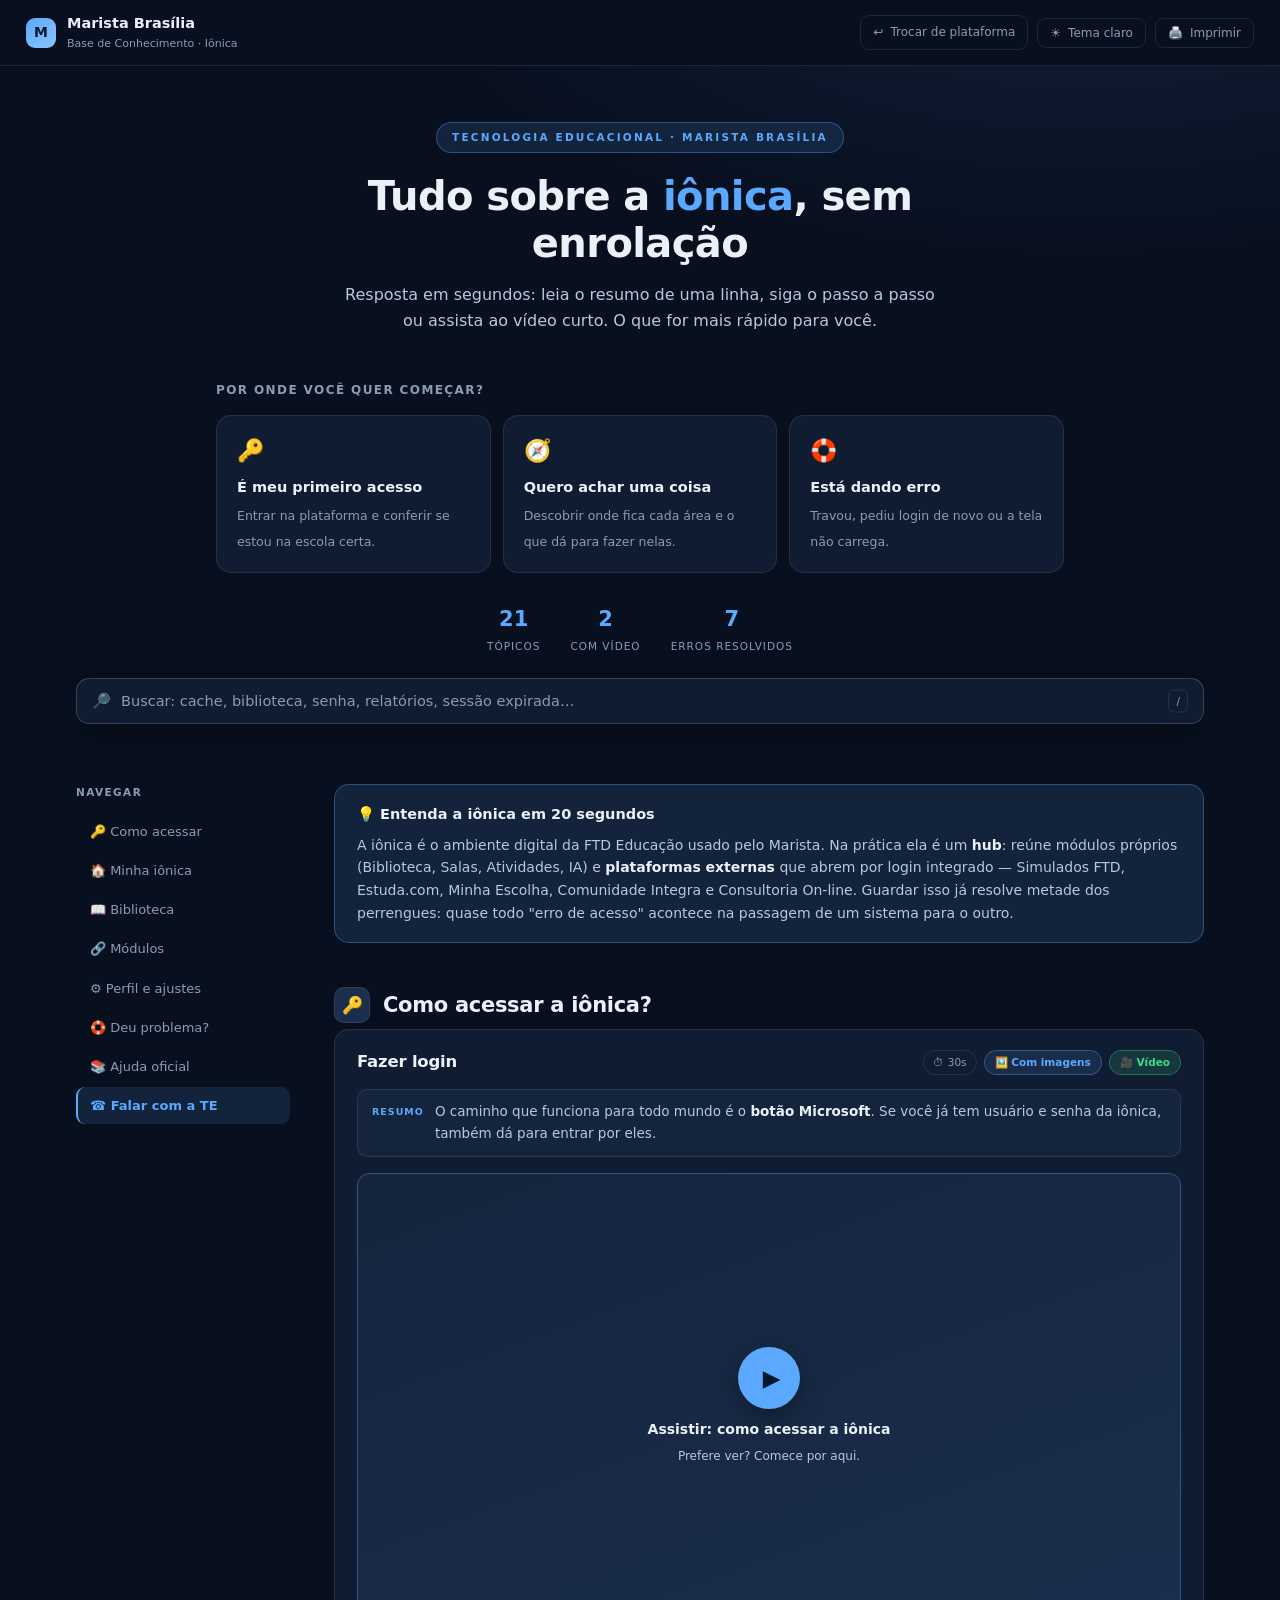
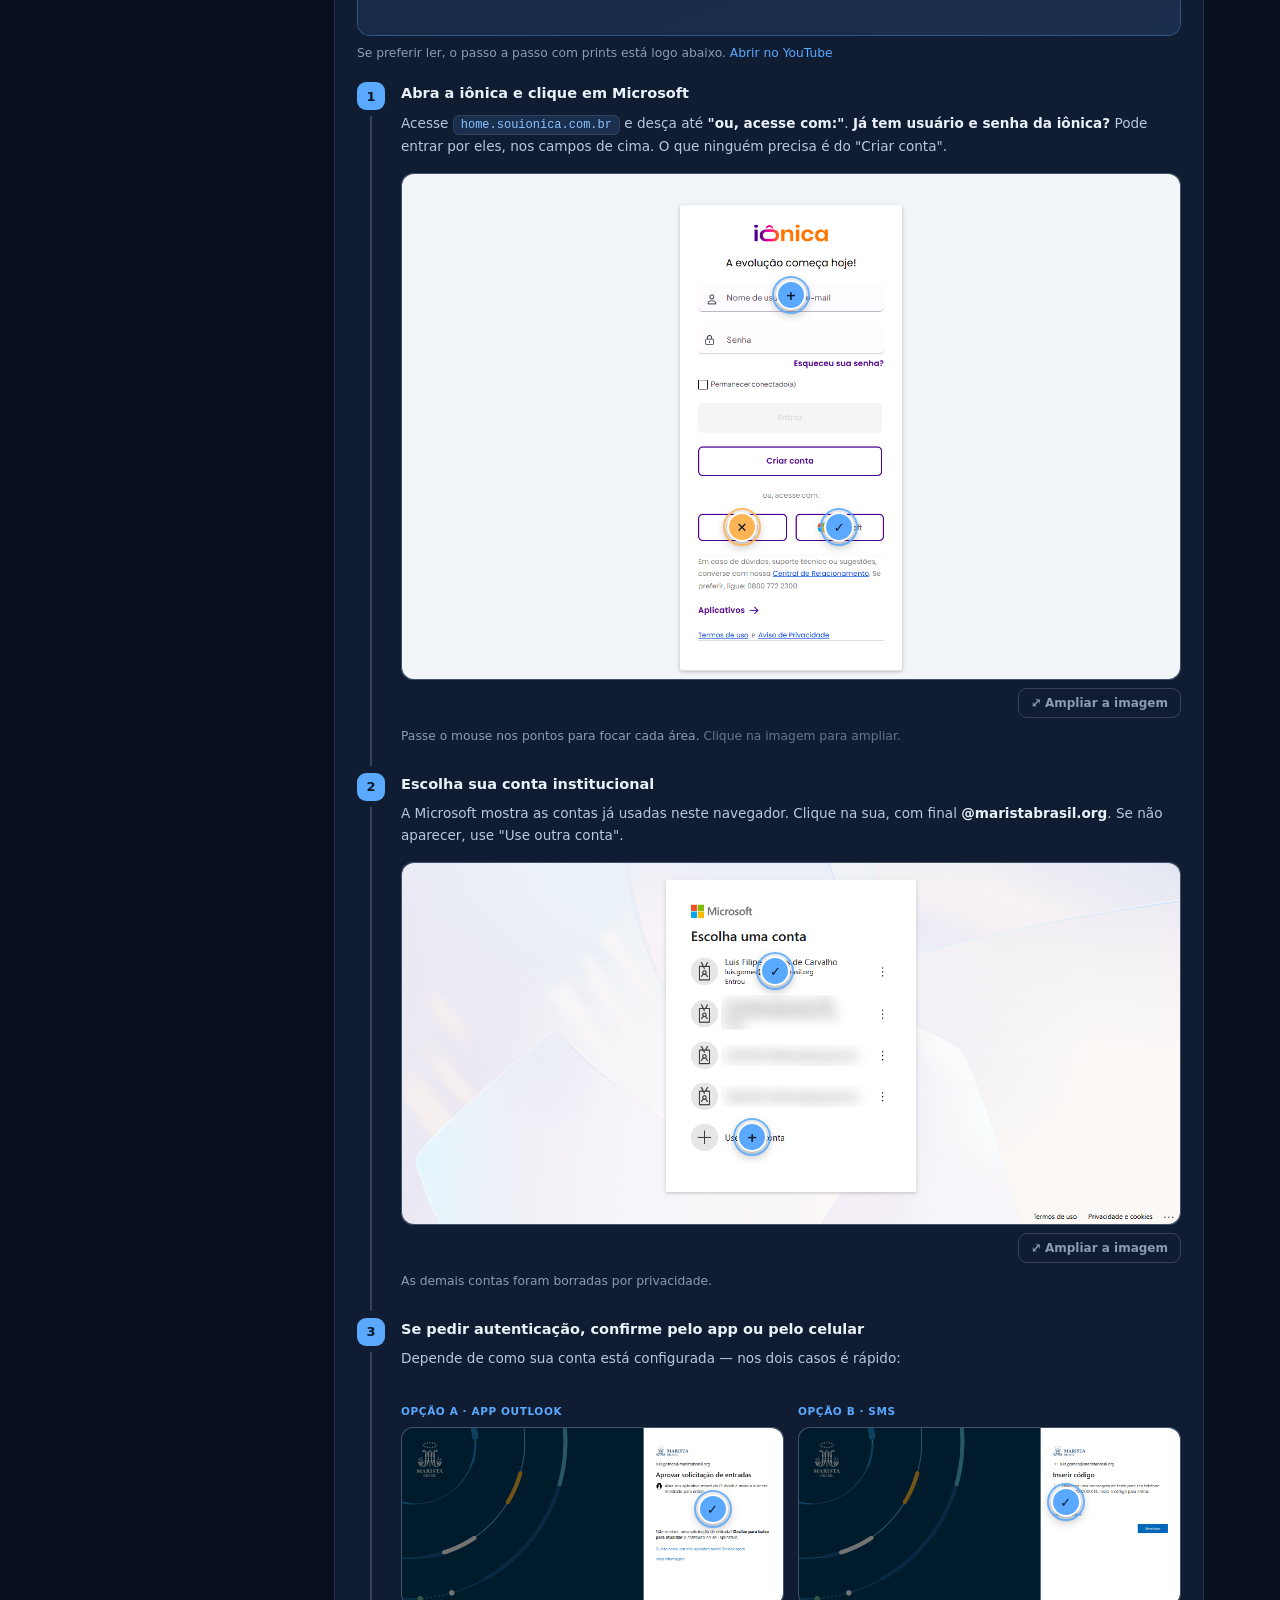
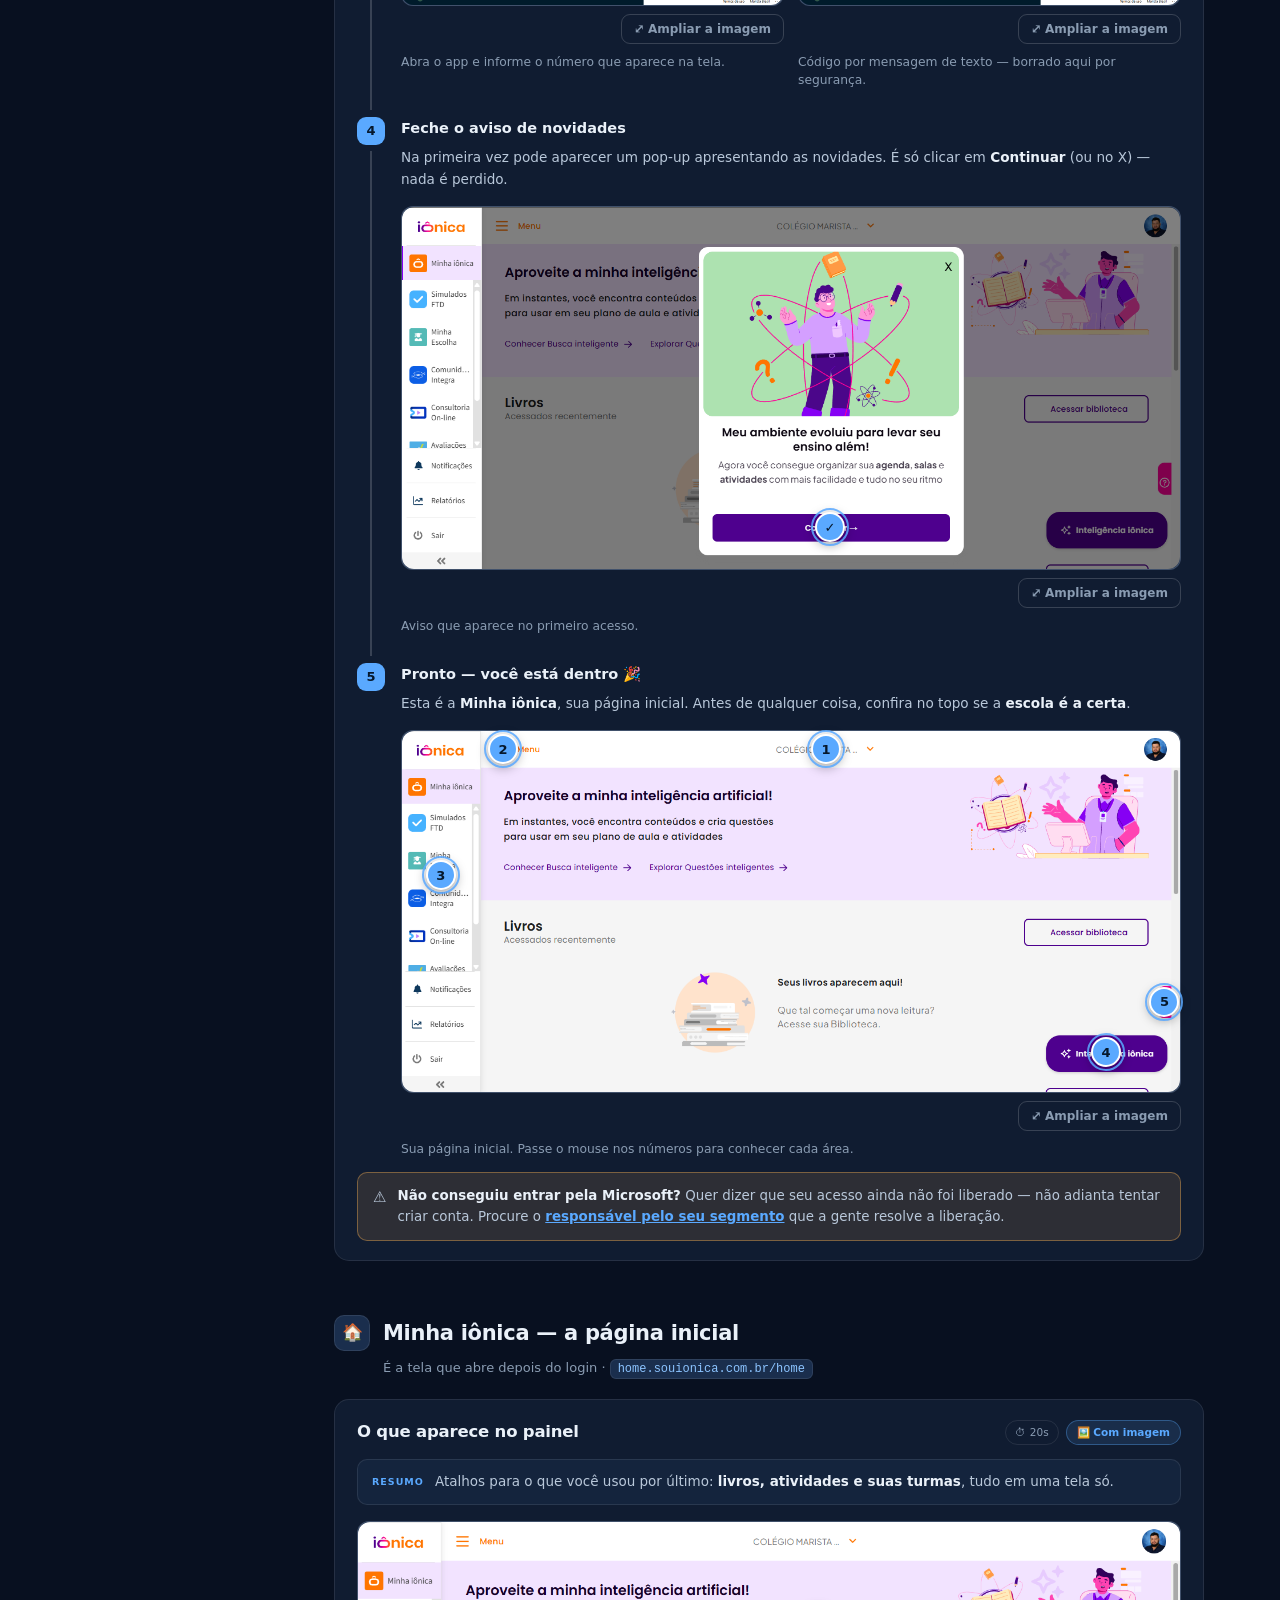
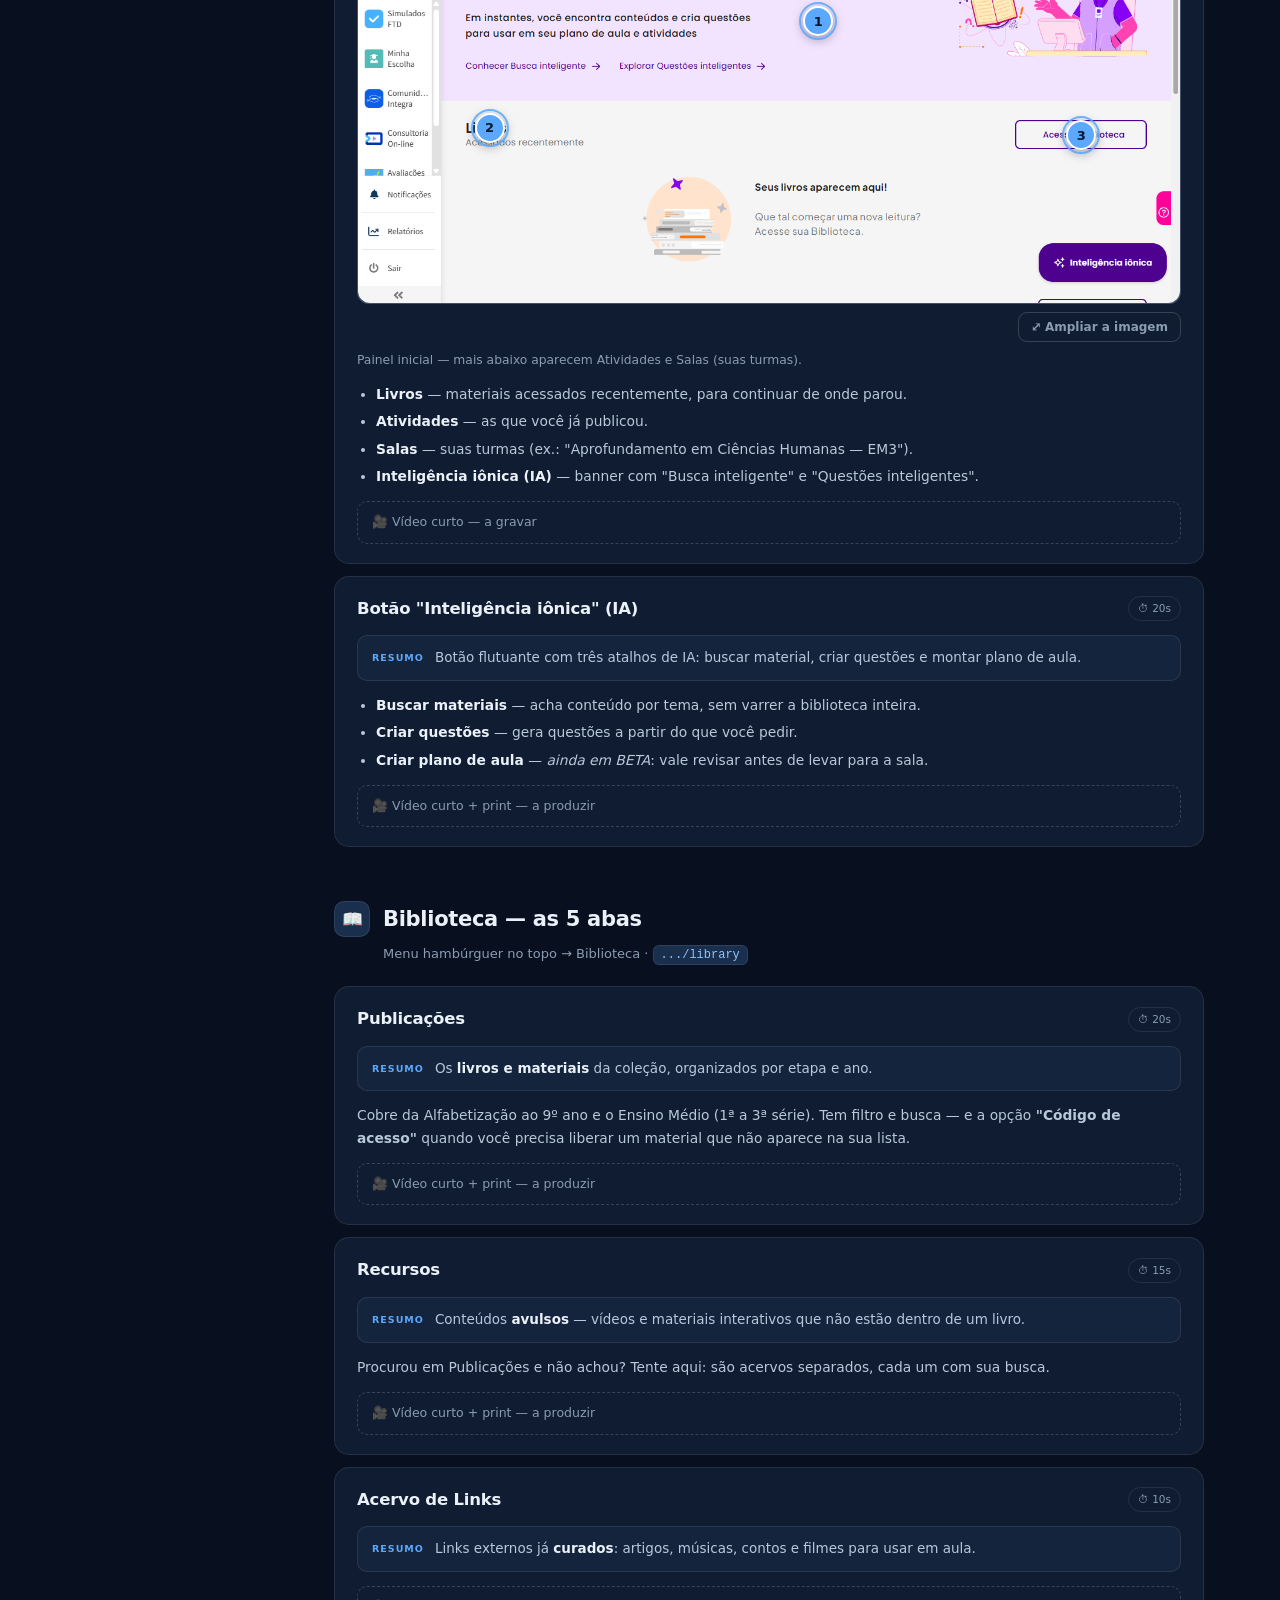
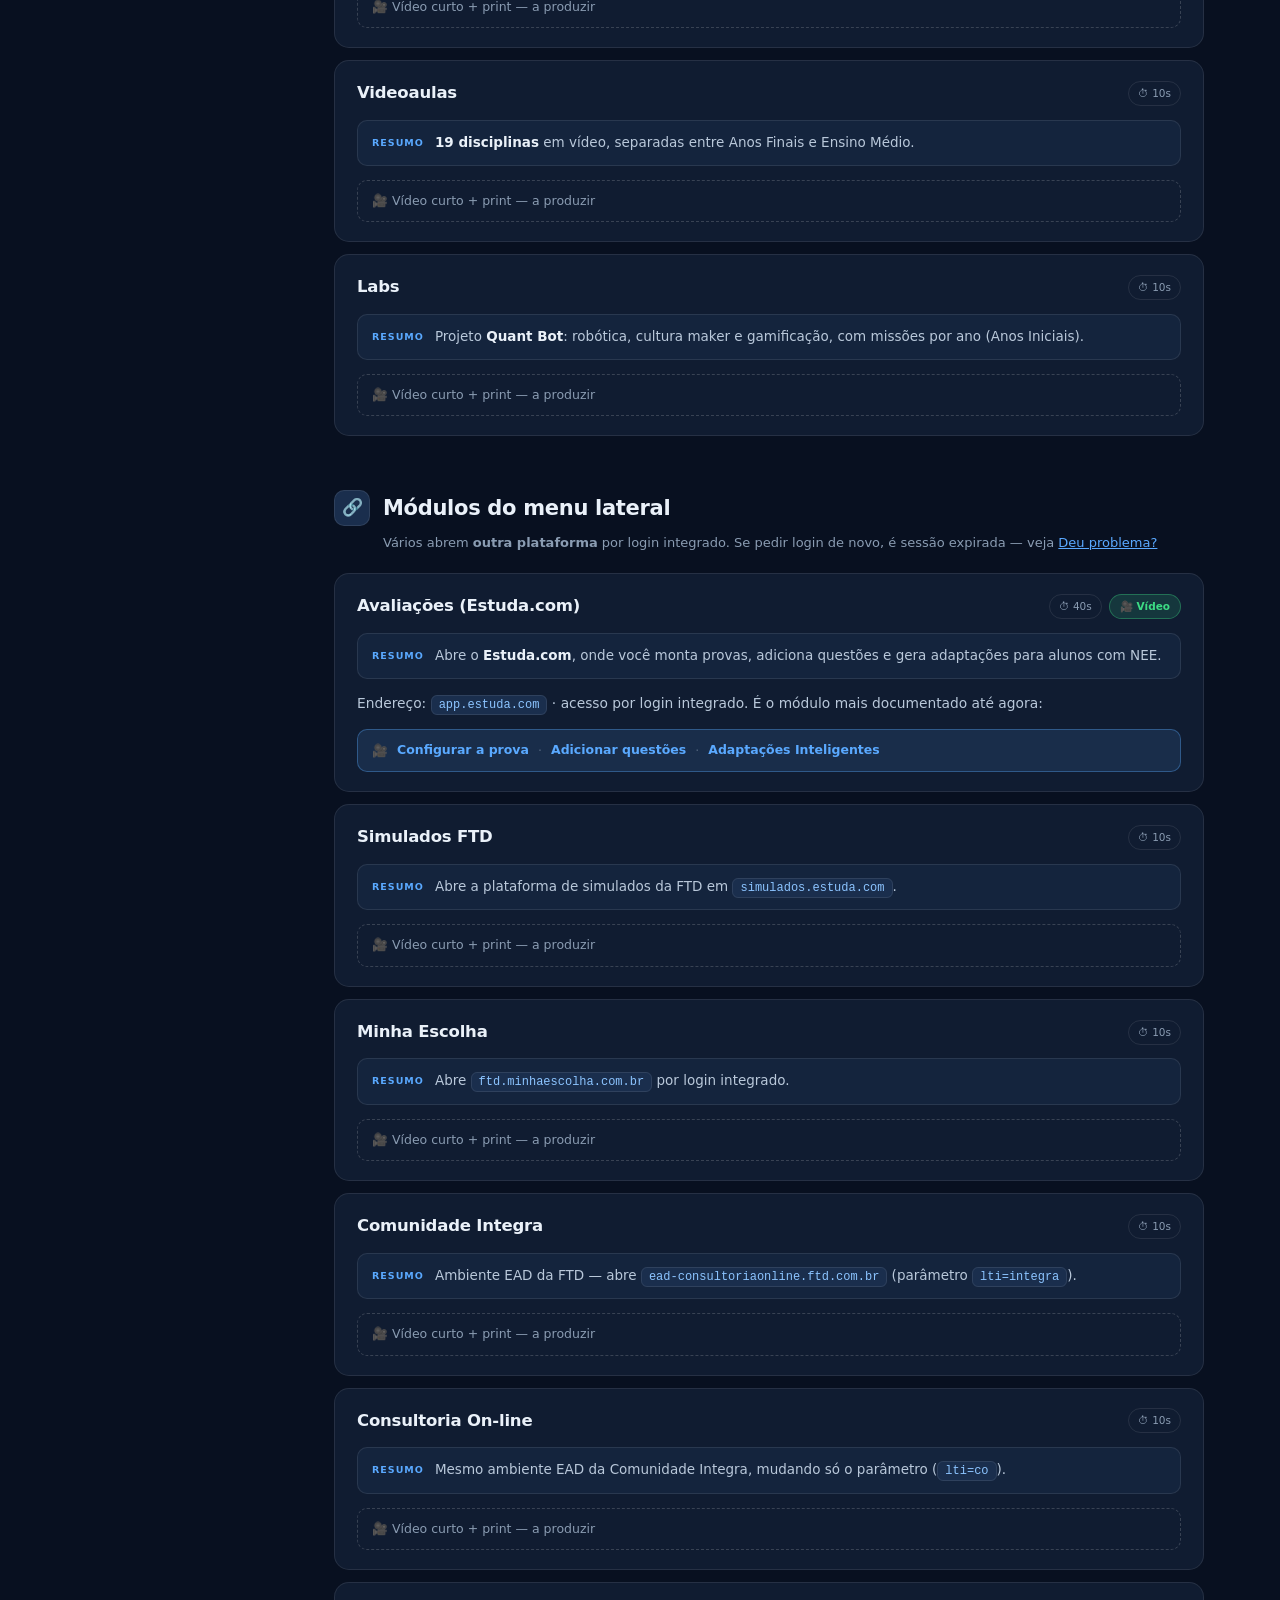
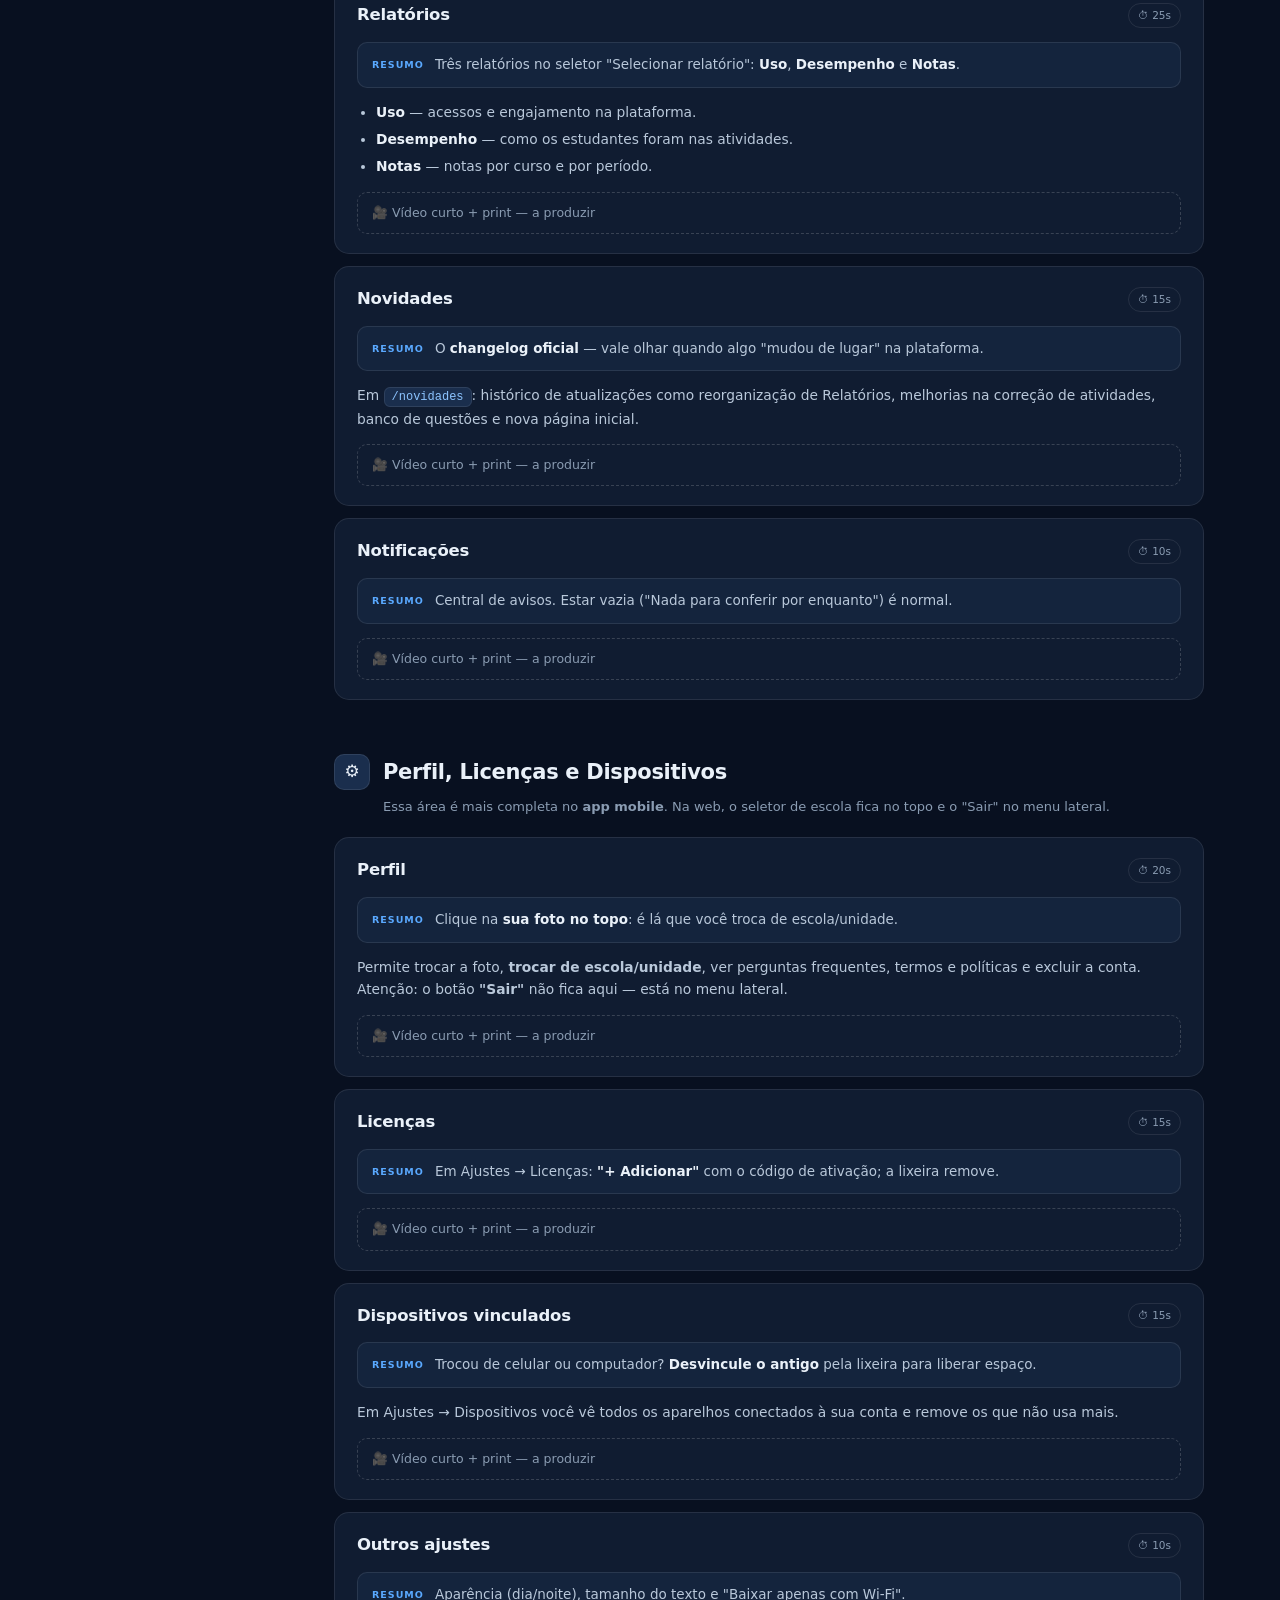
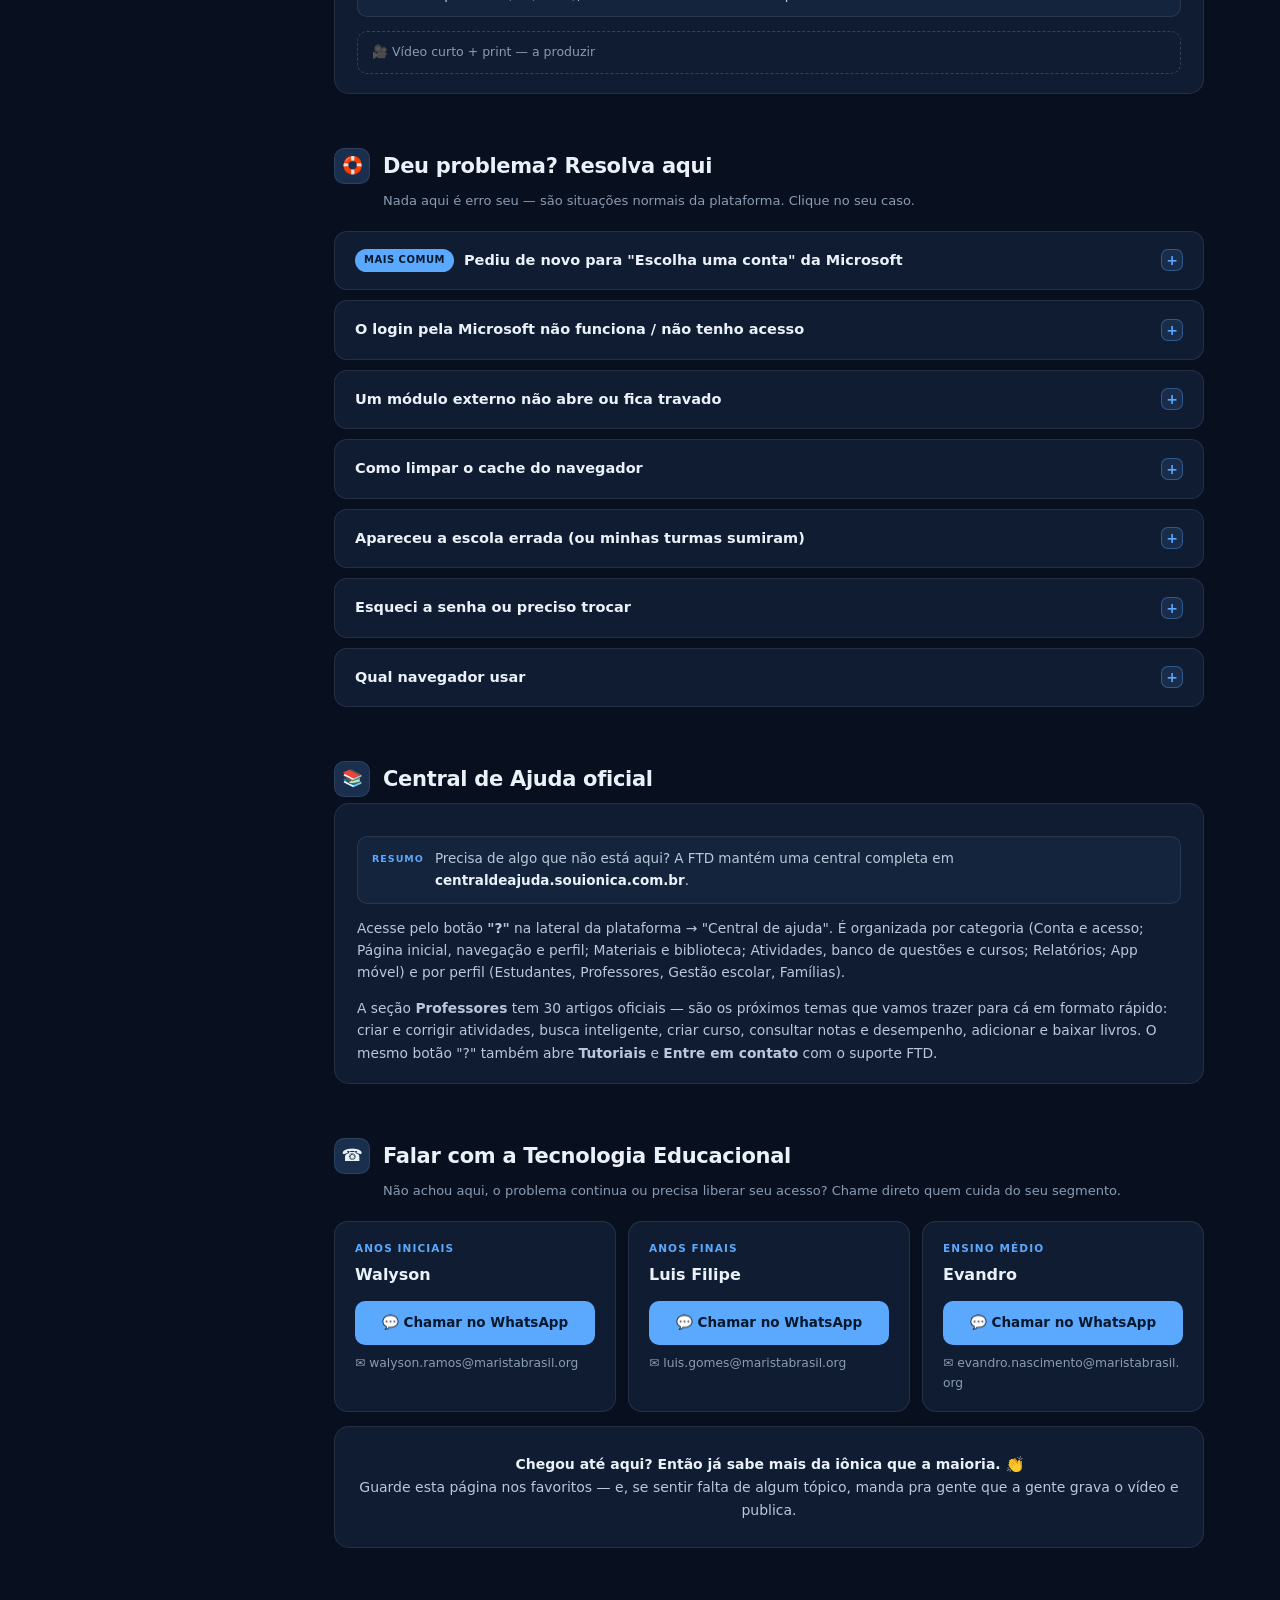
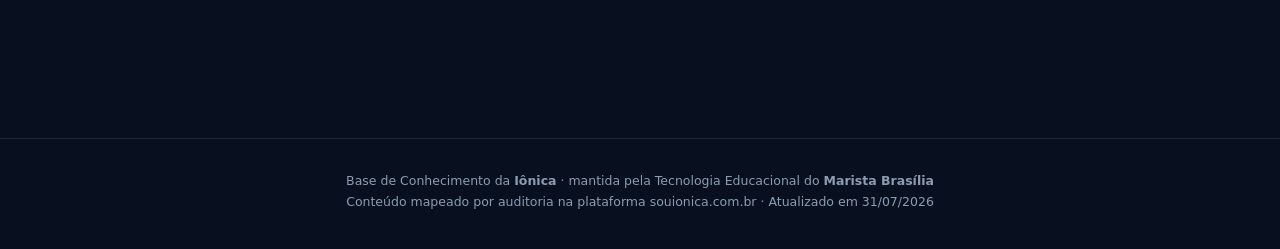
==== commit fe42b825: "Troca o vídeo do login para o do YouTube O vídeo 1 passou a ser https://youtu.be/NYRKj2xWrDQ — "Como" ====
--- a/ionica.html
+++ b/ionica.html
@@ -370,9 +370,10 @@
     .video-row a{padding:11px 0; display:inline-flex; align-items:center; min-height:44px;} }
 
   /* ---------- vídeo do tópico ----------
-     Fachada: o iframe do Vimeo só entra no clique. Assim a página não carrega
-     player de terceiro em quem só quer ler, e o espaço já fica reservado pela
-     proporção real do vídeo — sem salto de layout quando ele aparece. */
+     Fachada: o iframe do player só entra no clique. Assim a página não carrega
+     script de terceiro em quem só quer ler, e o espaço já fica reservado pela
+     proporção do vídeo — sem salto de layout quando ele aparece.
+     Trocar de vídeo é trocar data-src e data-titulo, nada mais. */
   .video-player{margin:16px 0 0;}
   .video-frame{
     position:relative; width:100%; aspect-ratio:var(--ar, 16/9); border-radius:13px; overflow:hidden;
@@ -574,16 +575,16 @@
         <div class="tldr"><span class="lbl">Resumo</span><span>O caminho que funciona para todo mundo é o <b>botão Microsoft</b>. Se você já tem usuário e senha da iônica, também dá para entrar por eles.</span></div>
 
         <figure class="video-player">
-          <div class="video-frame" style="--ar:384/240"
-               data-src="https://player.vimeo.com/video/1214674471?autoplay=1&amp;title=0&amp;byline=0&amp;portrait=0"
-               data-titulo="Como acessar a iônica">
+          <div class="video-frame" style="--ar:16/9"
+               data-src="https://www.youtube-nocookie.com/embed/NYRKj2xWrDQ?autoplay=1&amp;rel=0"
+               data-titulo="Como acessar a Iônica">
             <button class="video-cta" type="button">
               <span class="play" aria-hidden="true">▶</span>
               <span class="rot">Assistir: como acessar a iônica</span>
-              <span class="dur">1 min 28 · prefere ver? comece por aqui</span>
+              <span class="dur">Prefere ver? Comece por aqui.</span>
             </button>
           </div>
-          <figcaption class="video-legenda">Se preferir ler, o passo a passo com prints está logo abaixo. <a href="https://vimeo.com/1214674471" target="_blank" rel="noopener">Abrir no Vimeo</a></figcaption>
+          <figcaption class="video-legenda">Se preferir ler, o passo a passo com prints está logo abaixo. <a href="https://youtu.be/NYRKj2xWrDQ" target="_blank" rel="noopener">Abrir no YouTube</a></figcaption>
         </figure>
 
         <div class="flow">
@@ -1135,8 +1136,8 @@
     document.querySelectorAll('.video-row.ready, .video-player').length;
 
   /* ---------- vídeo do tópico ----------
-     O iframe do Vimeo só é criado no clique: quem só quer ler não carrega
-     player de terceiro. O espaço já está reservado pelo aspect-ratio. */
+     O iframe só é criado no clique: quem só quer ler não carrega player de
+     terceiro. O espaço já está reservado pelo aspect-ratio. */
   document.querySelectorAll('.video-frame').forEach(frame => {
     const cta = frame.querySelector('.video-cta');
     if(!cta || !frame.dataset.src) return;
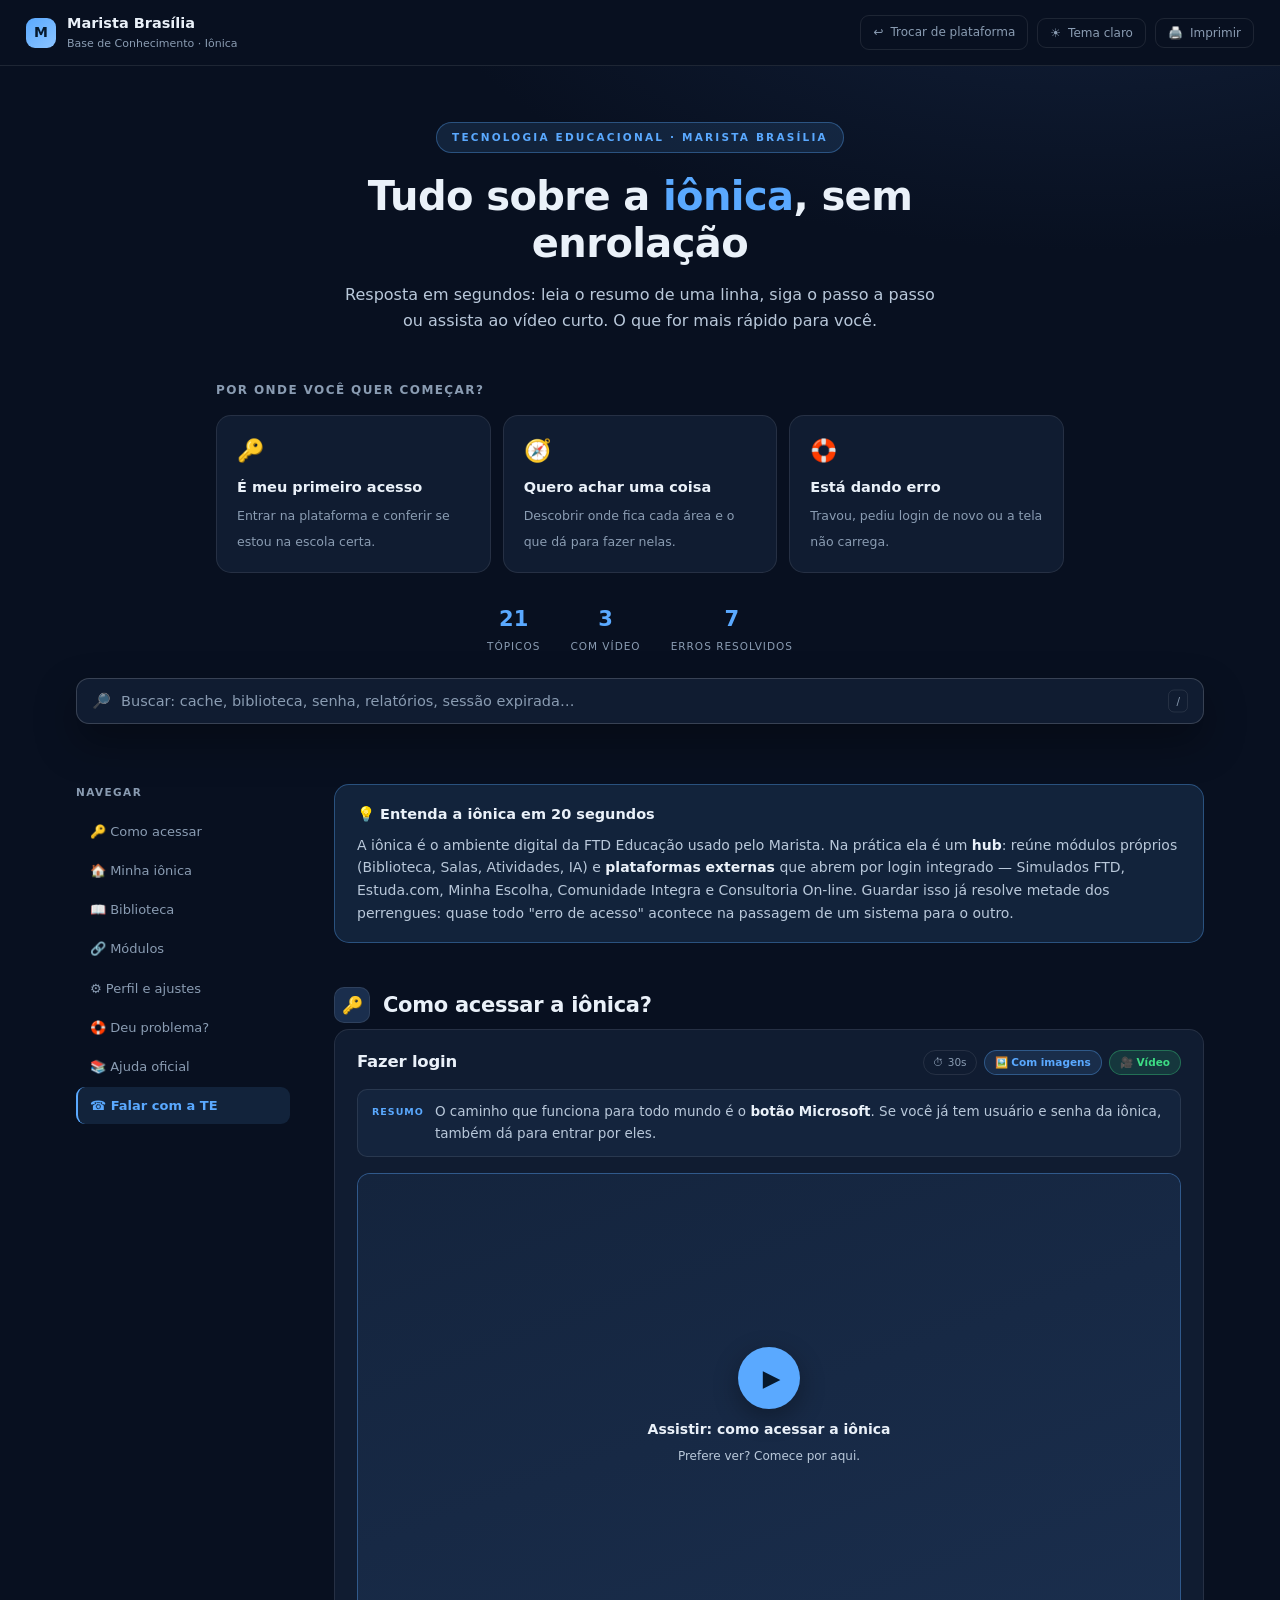
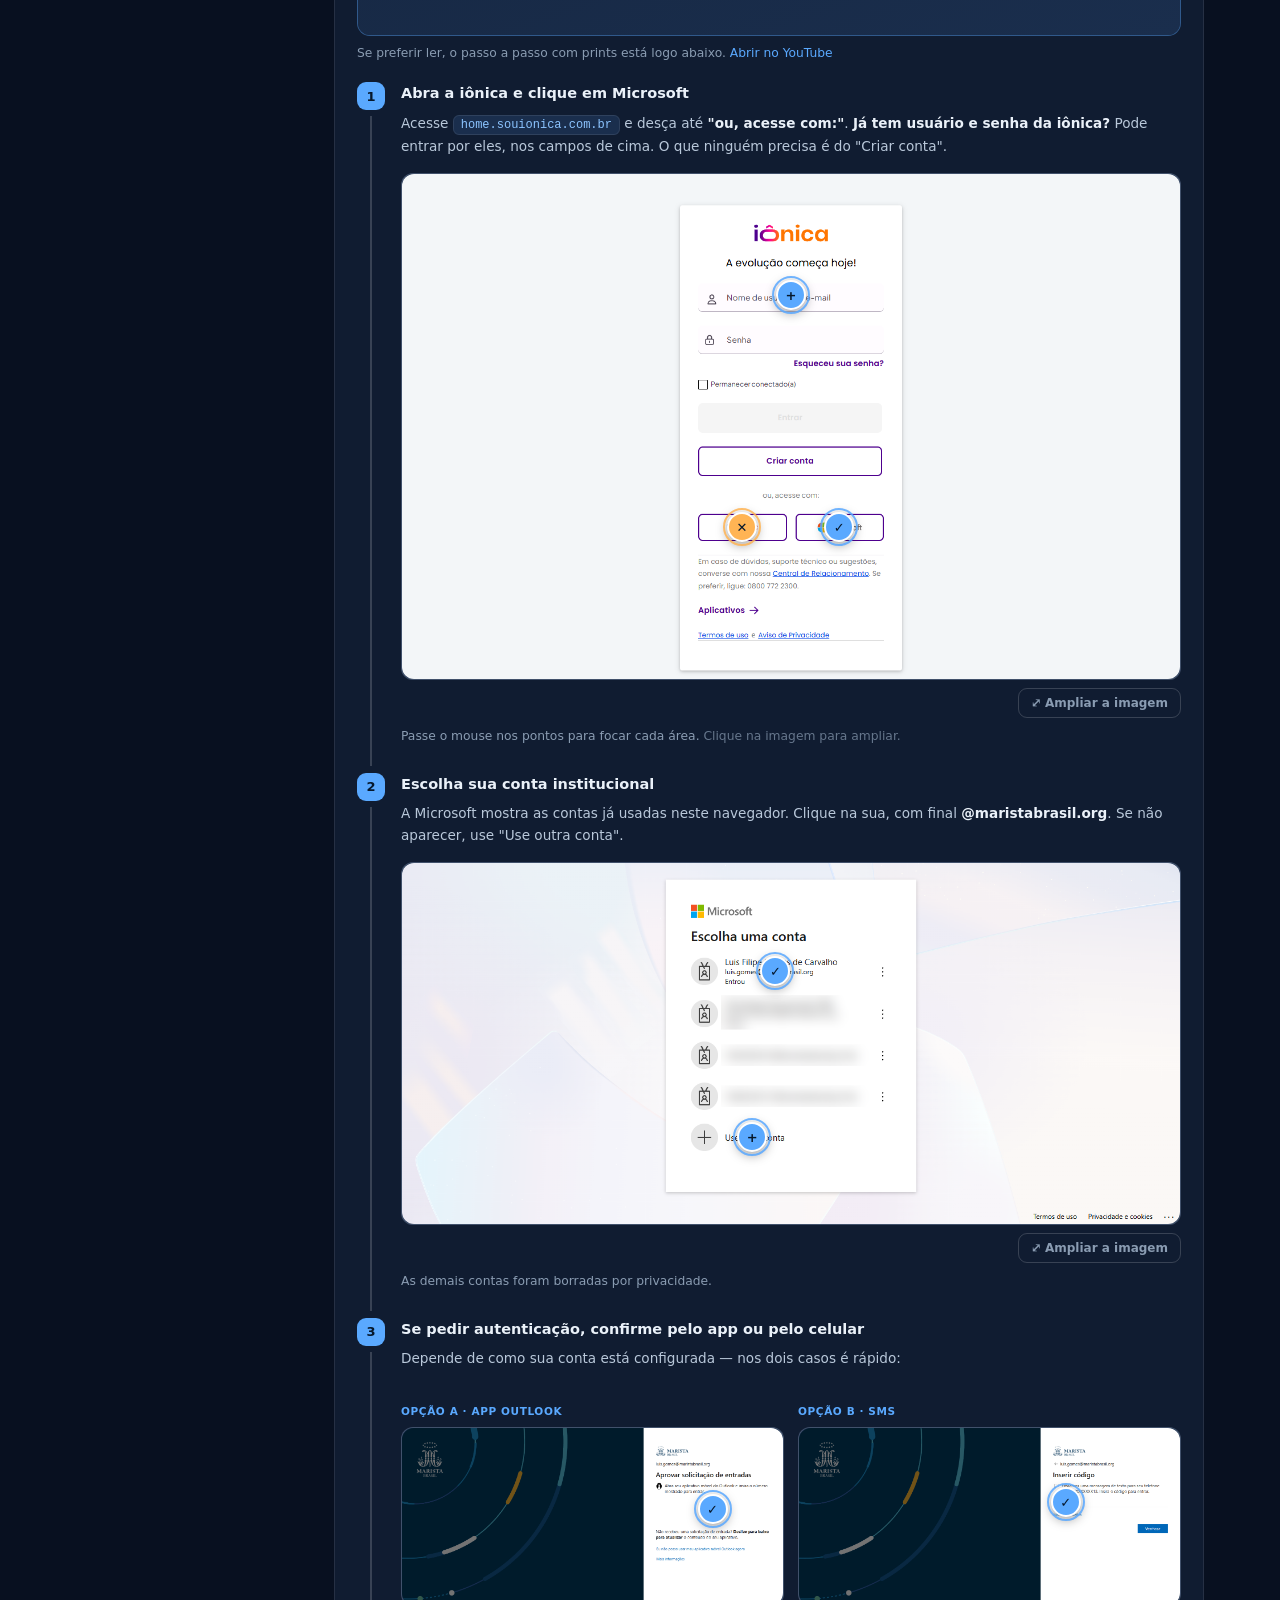
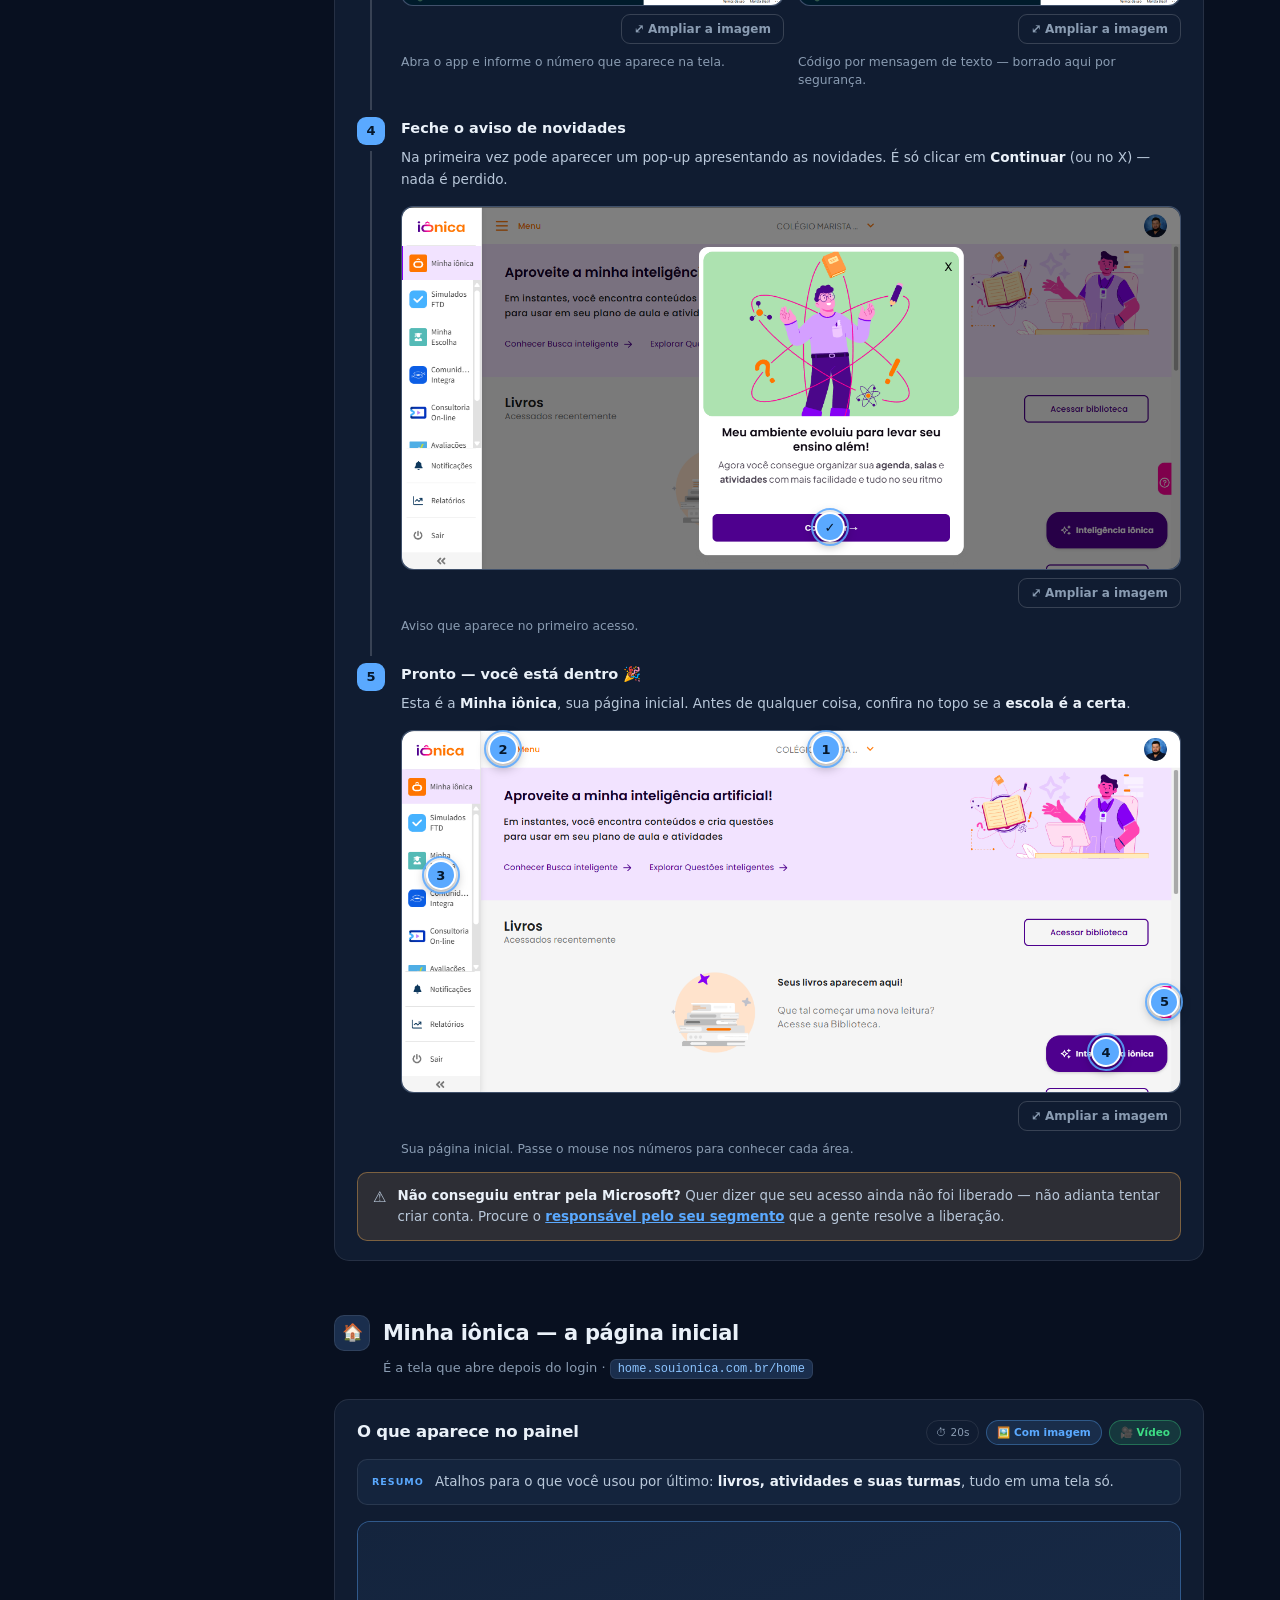
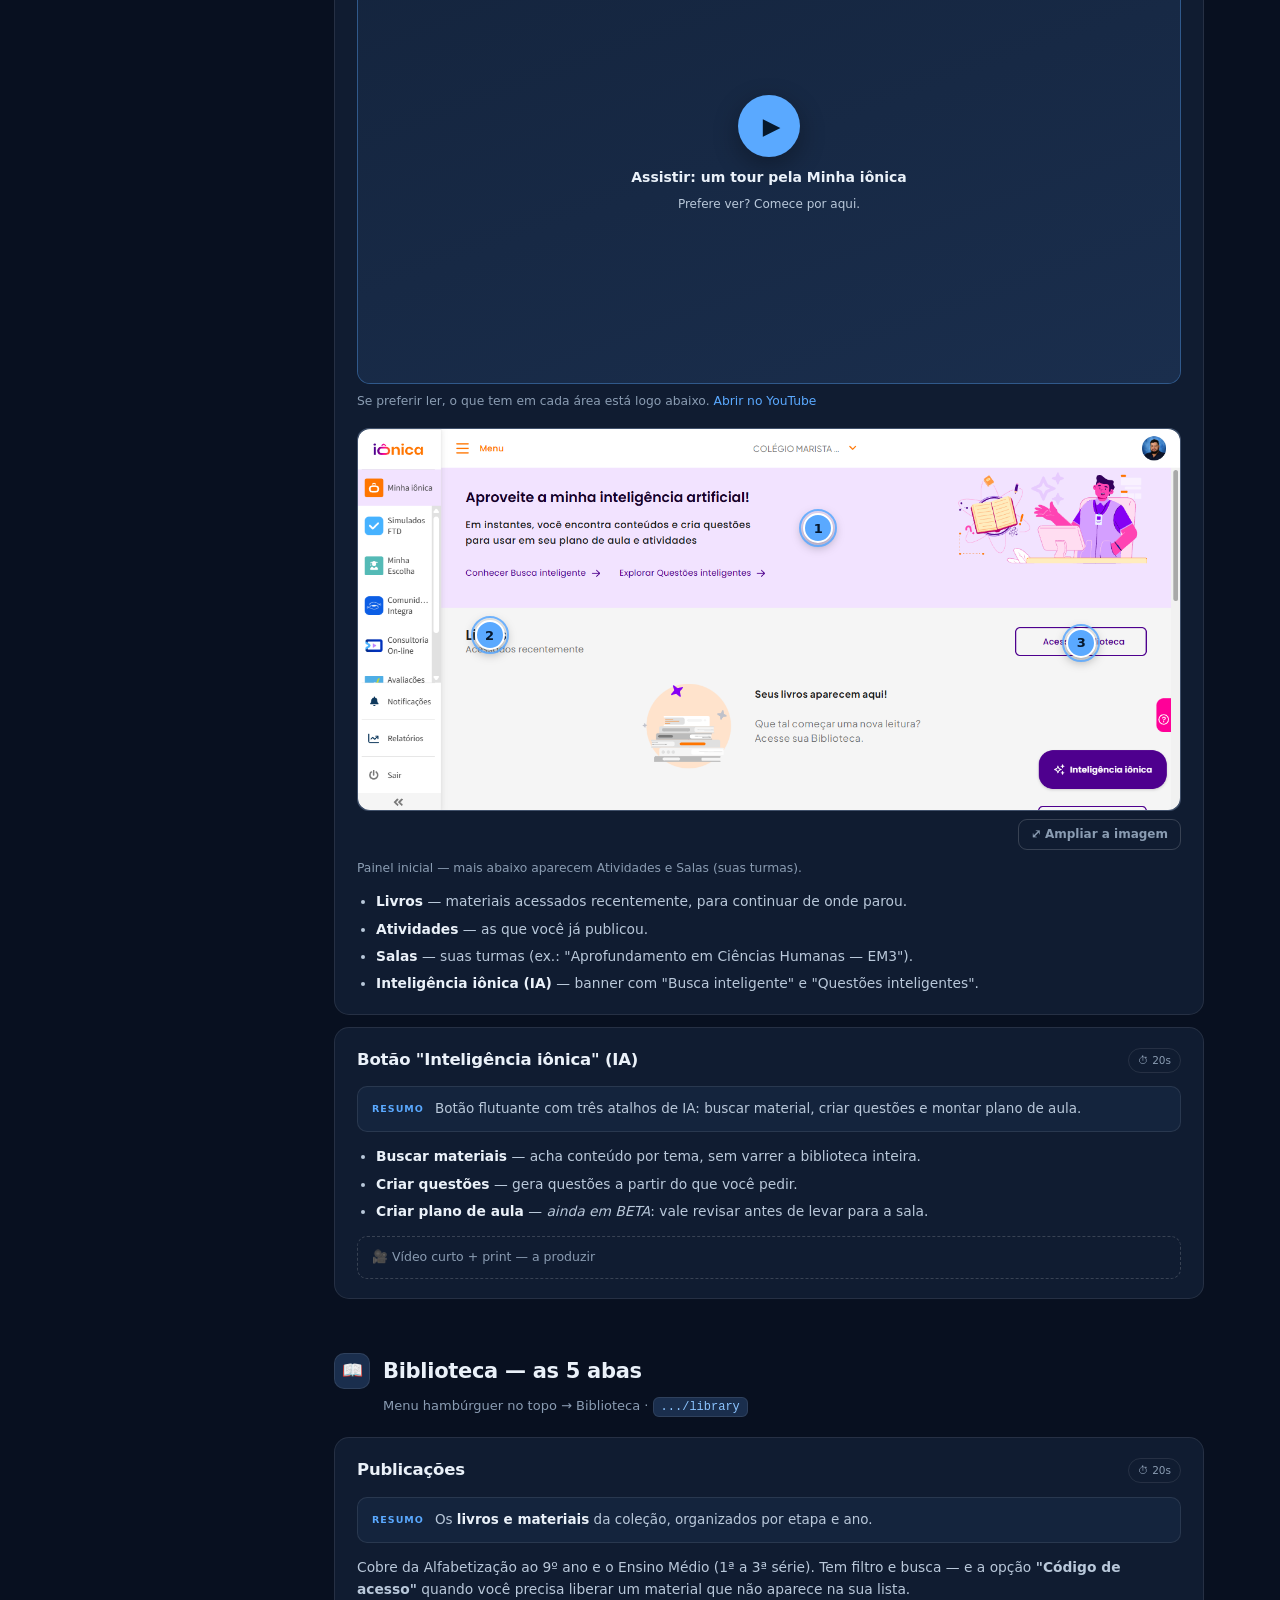
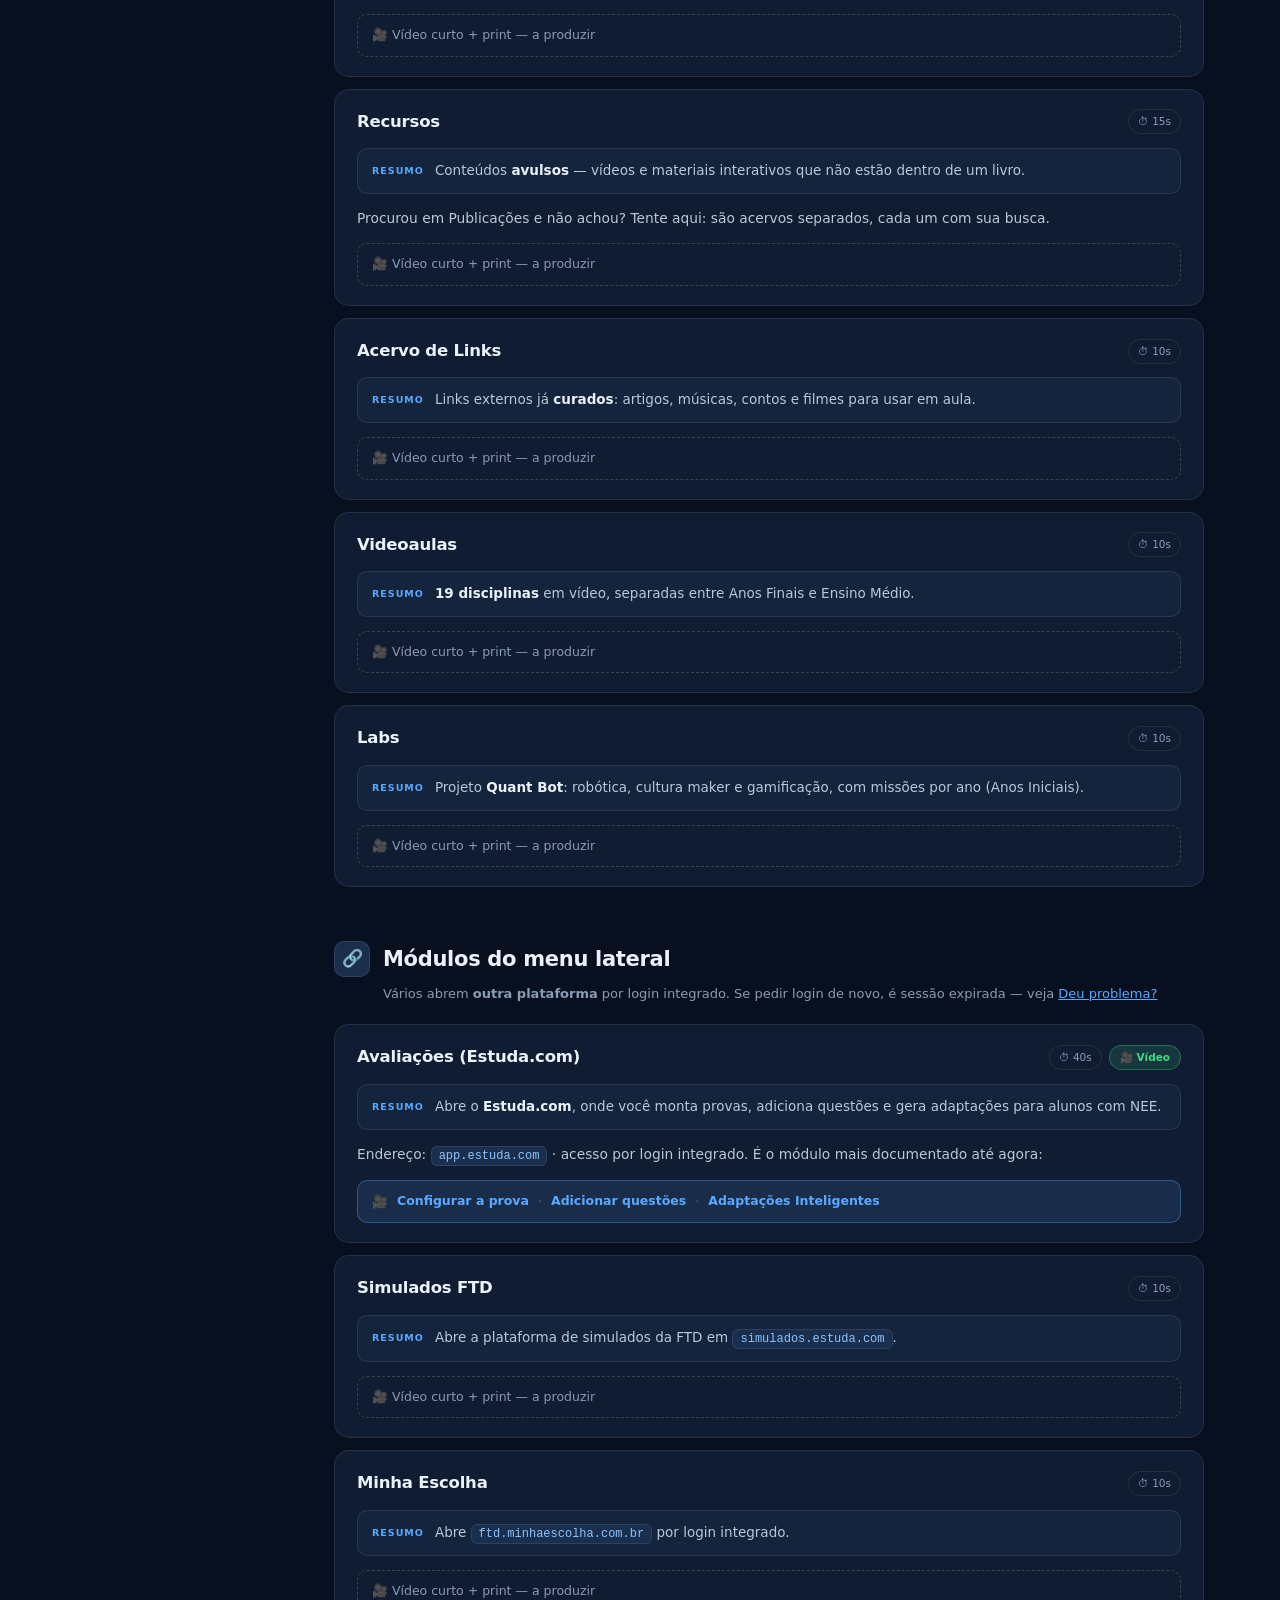
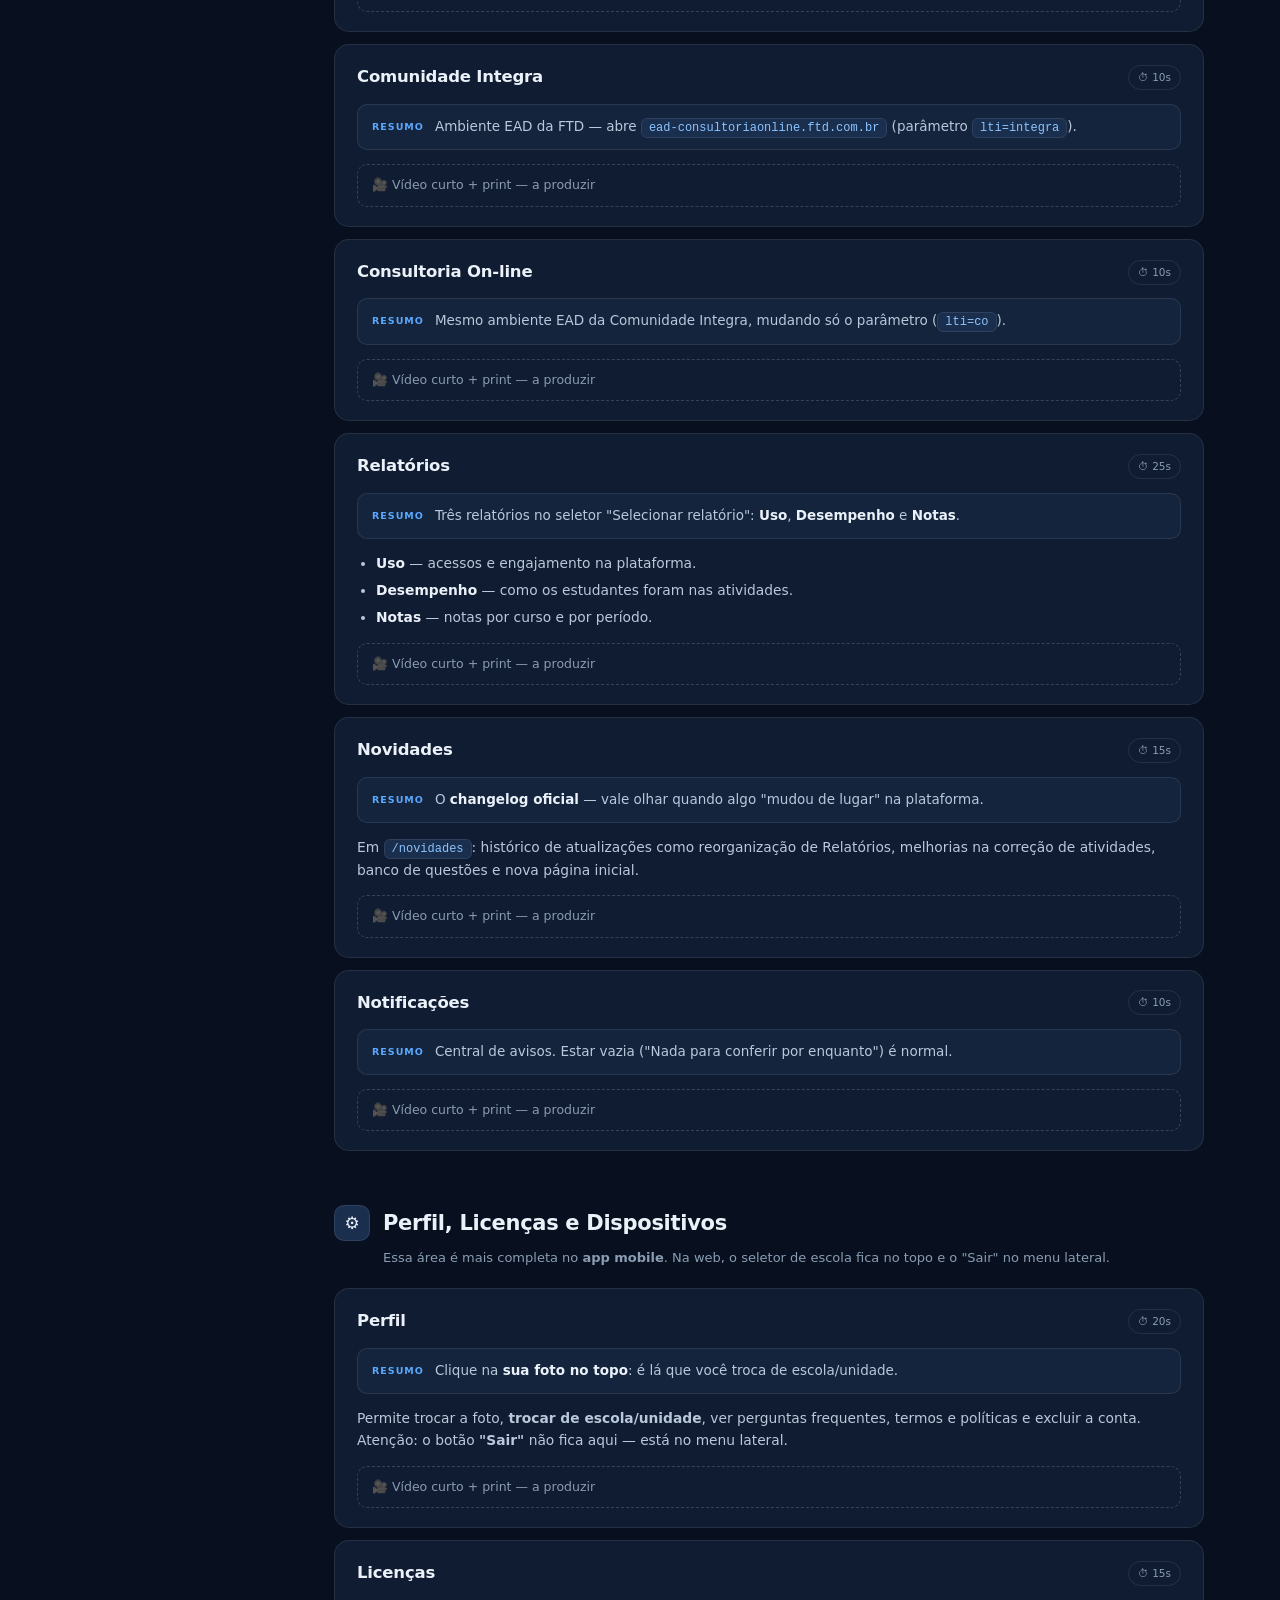
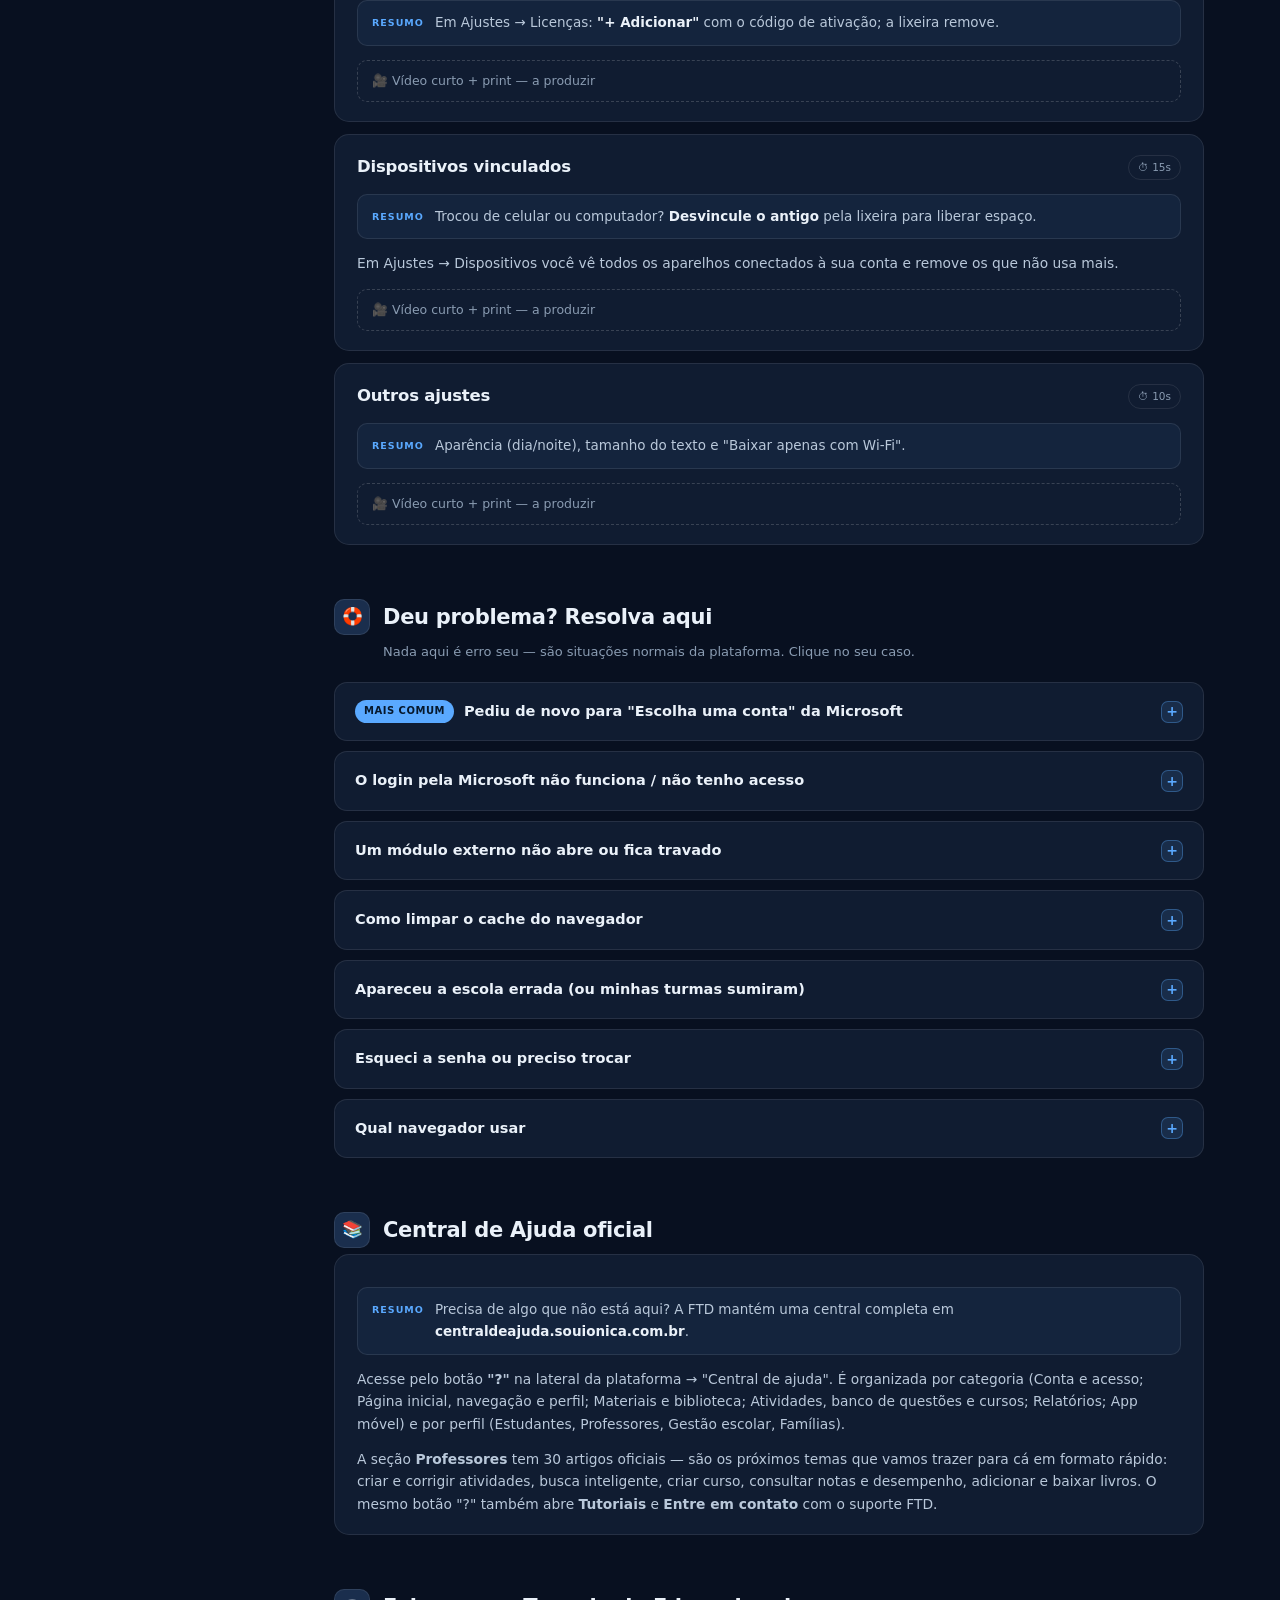
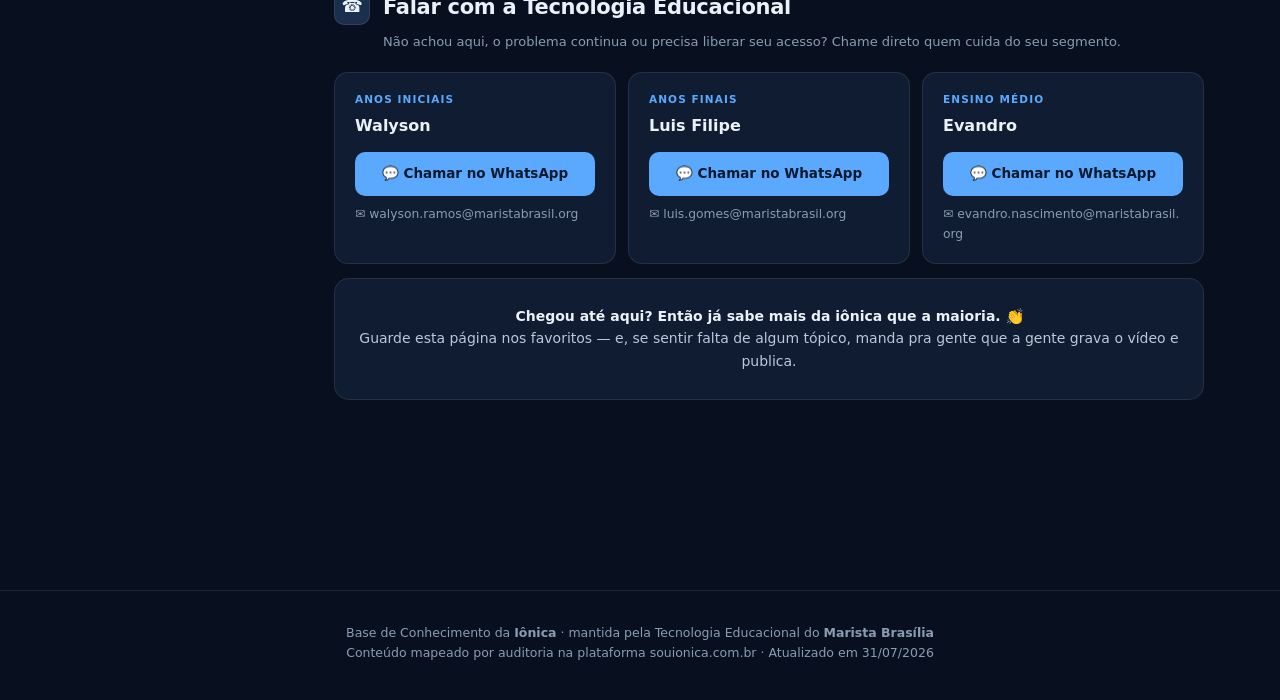
==== commit fb8afda5: "Vídeo "Minha Iônica" no tópico do painel Segundo vídeo no ar: https://youtu.be/OKPVN3GttAc — "Minha " ====
--- a/ionica.html
+++ b/ionica.html
@@ -711,9 +711,22 @@
       <article class="entry" id="painel" data-kw="minha ionica pagina inicial atalhos livros atividades salas turmas painel">
         <div class="entry-top">
           <h3>O que aparece no painel <a class="anchor" href="#painel">#</a></h3>
-          <div class="meta-tags"><span class="time">⏱ 20s</span><span class="fmt pic">🖼️ Com imagem</span></div>
+          <div class="meta-tags"><span class="time">⏱ 20s</span><span class="fmt pic">🖼️ Com imagem</span><span class="fmt vid">🎥 Vídeo</span></div>
         </div>
         <div class="tldr"><span class="lbl">Resumo</span><span>Atalhos para o que você usou por último: <b>livros, atividades e suas turmas</b>, tudo em uma tela só.</span></div>
+
+        <figure class="video-player">
+          <div class="video-frame" style="--ar:16/9"
+               data-src="https://www.youtube-nocookie.com/embed/OKPVN3GttAc?autoplay=1&amp;rel=0"
+               data-titulo="Minha Iônica">
+            <button class="video-cta" type="button">
+              <span class="play" aria-hidden="true">▶</span>
+              <span class="rot">Assistir: um tour pela Minha iônica</span>
+              <span class="dur">Prefere ver? Comece por aqui.</span>
+            </button>
+          </div>
+          <figcaption class="video-legenda">Se preferir ler, o que tem em cada área está logo abaixo. <a href="https://youtu.be/OKPVN3GttAc" target="_blank" rel="noopener">Abrir no YouTube</a></figcaption>
+        </figure>
         <figure class="shot">
           <div class="shot-frame" data-full="img/home-ionica.png">
             <img src="img/home-ionica.png" alt="Página inicial Minha iônica" loading="lazy">
@@ -735,7 +748,6 @@
           <li><b>Salas</b> — suas turmas (ex.: "Aprofundamento em Ciências Humanas — EM3").</li>
           <li><b>Inteligência iônica (IA)</b> — banner com "Busca inteligente" e "Questões inteligentes".</li>
         </ul>
-        <div class="video-row">🎥 Vídeo curto — a gravar</div>
       </article>
 
       <article class="entry" id="ia" data-kw="inteligencia ionica ia buscar materiais criar questoes plano de aula botao flutuante beta">
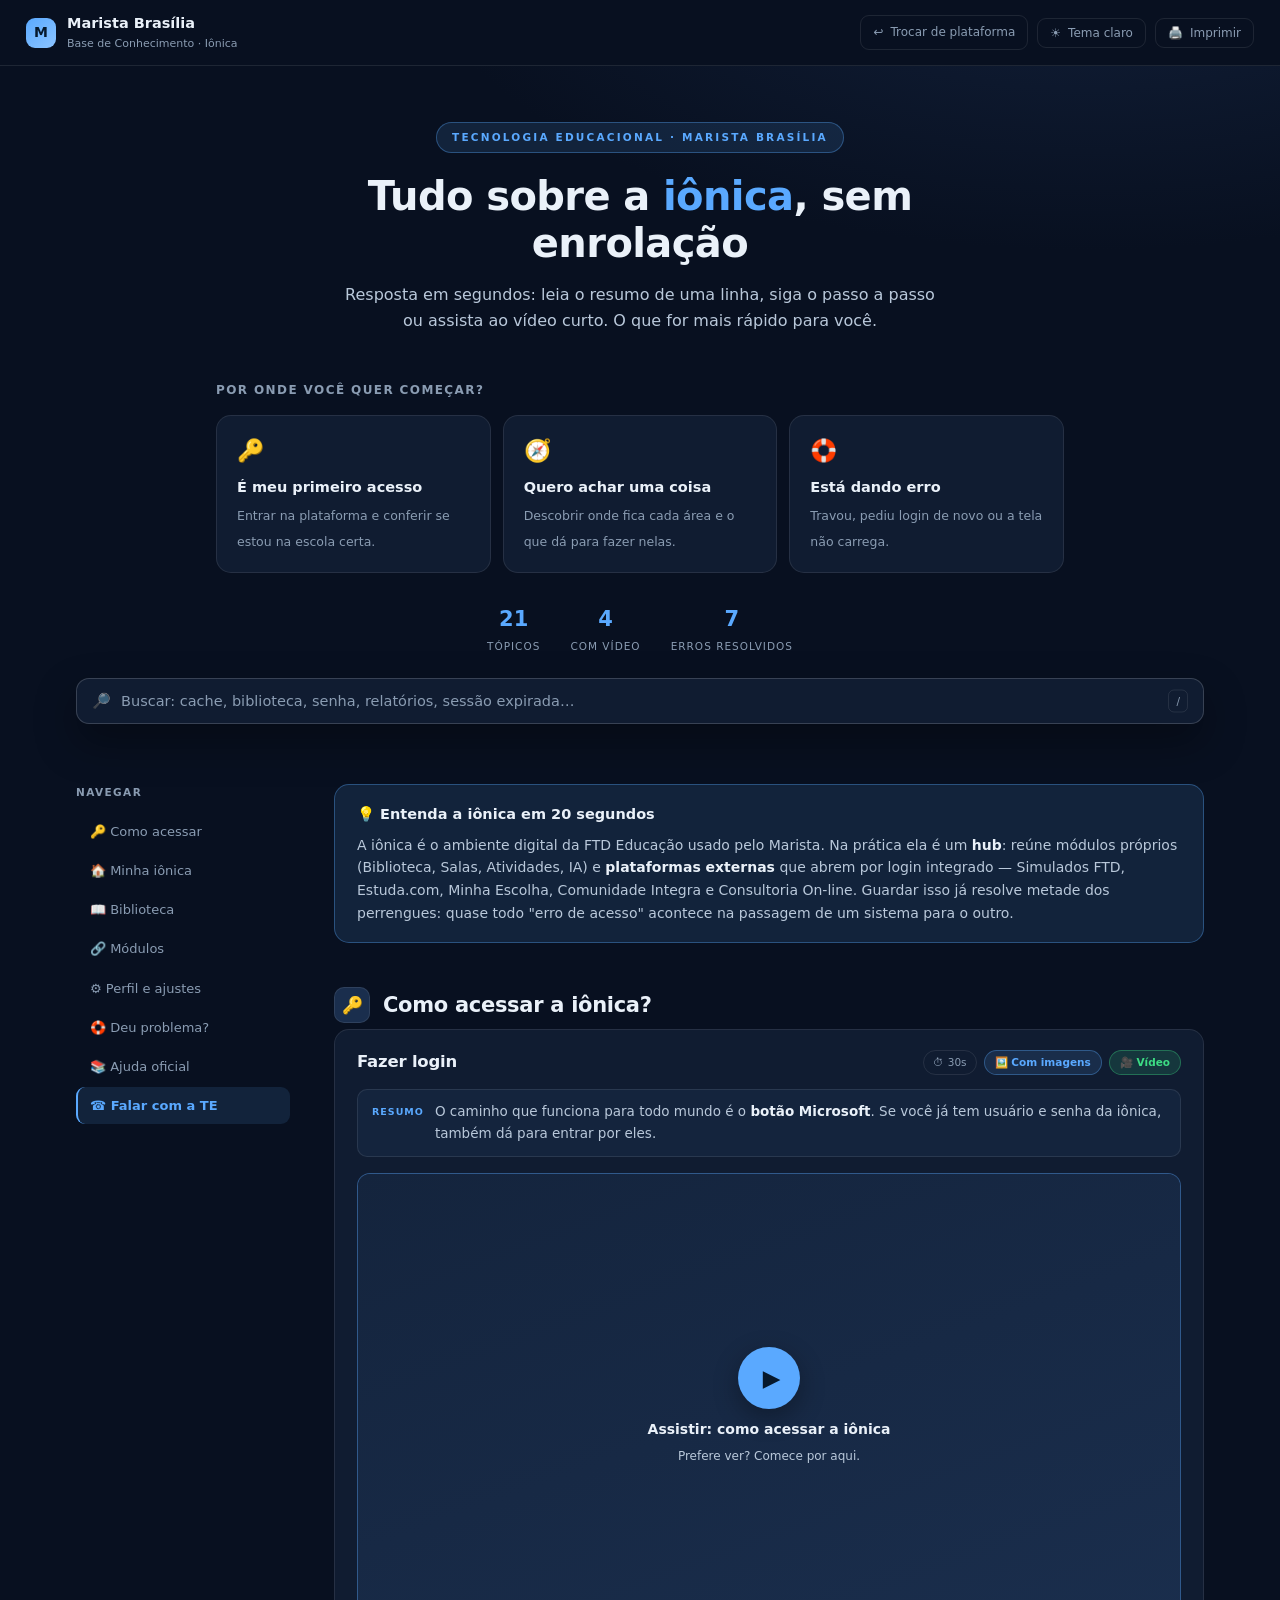
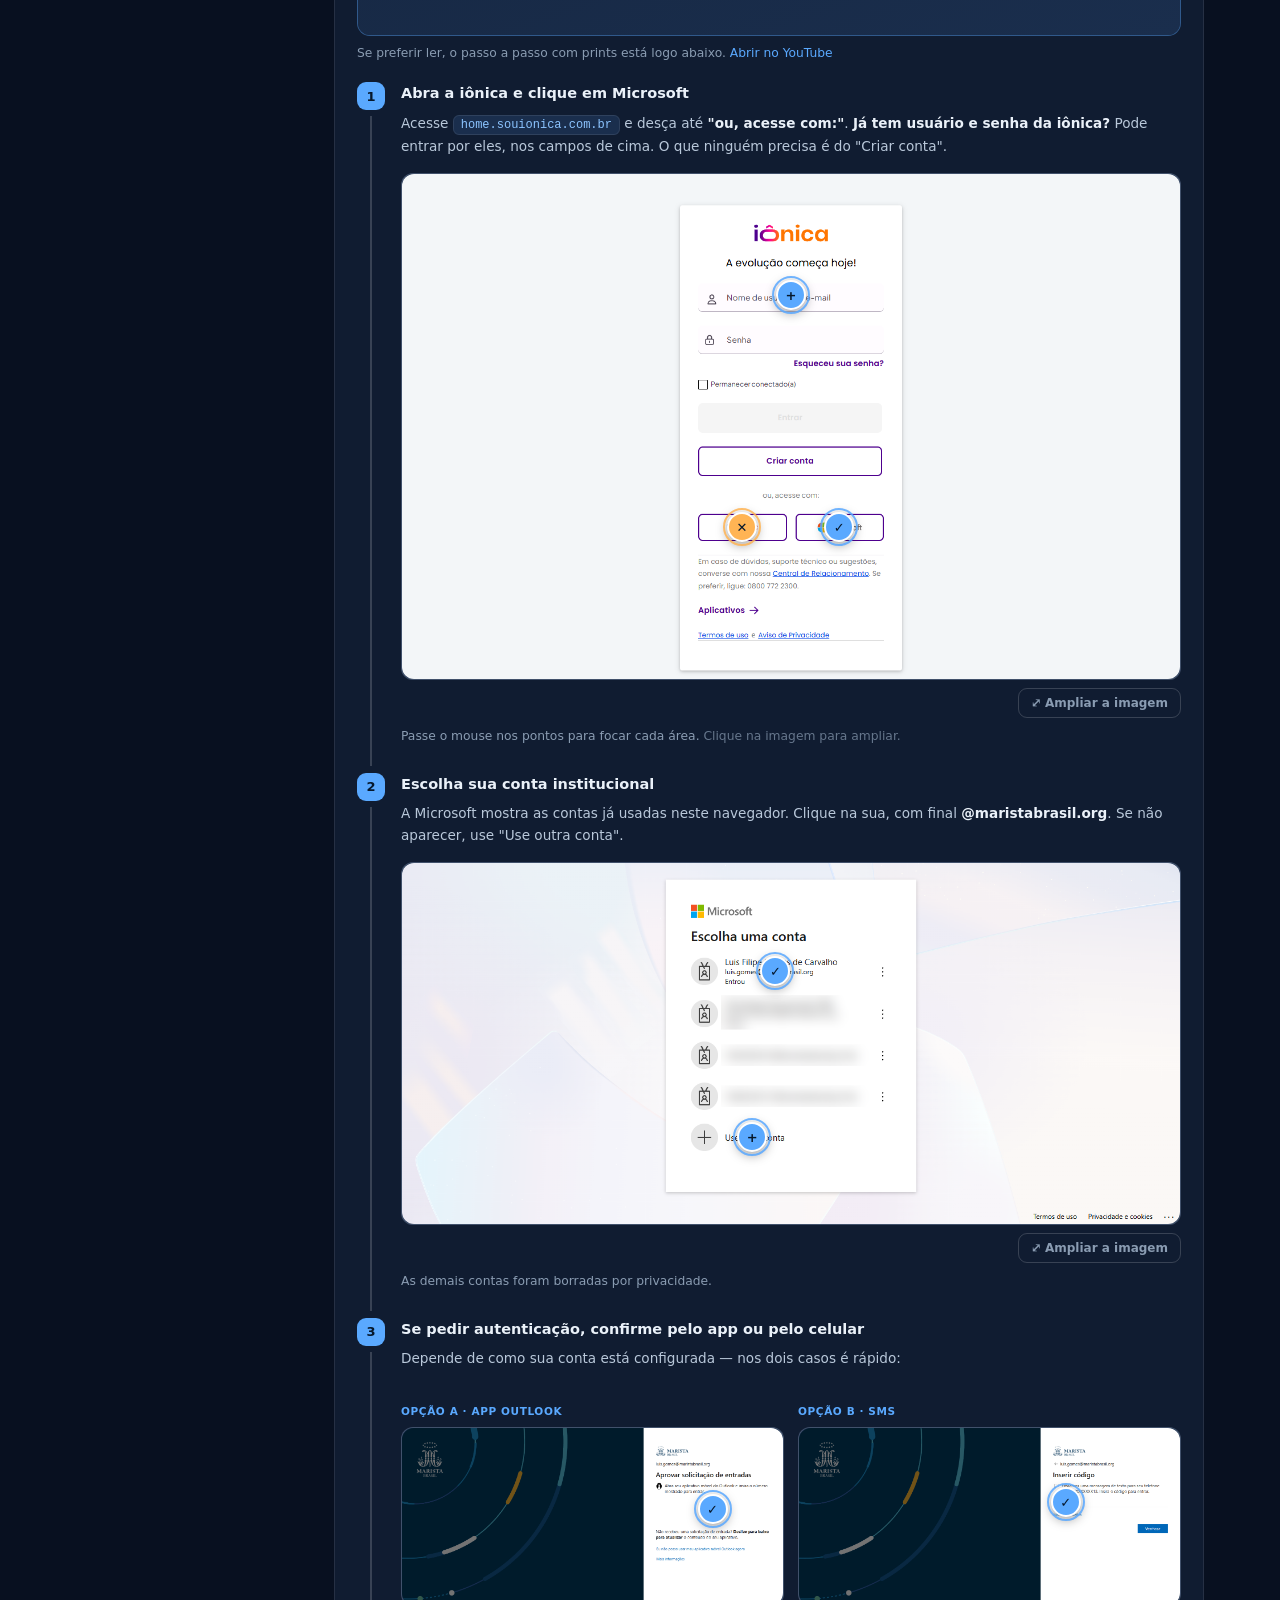
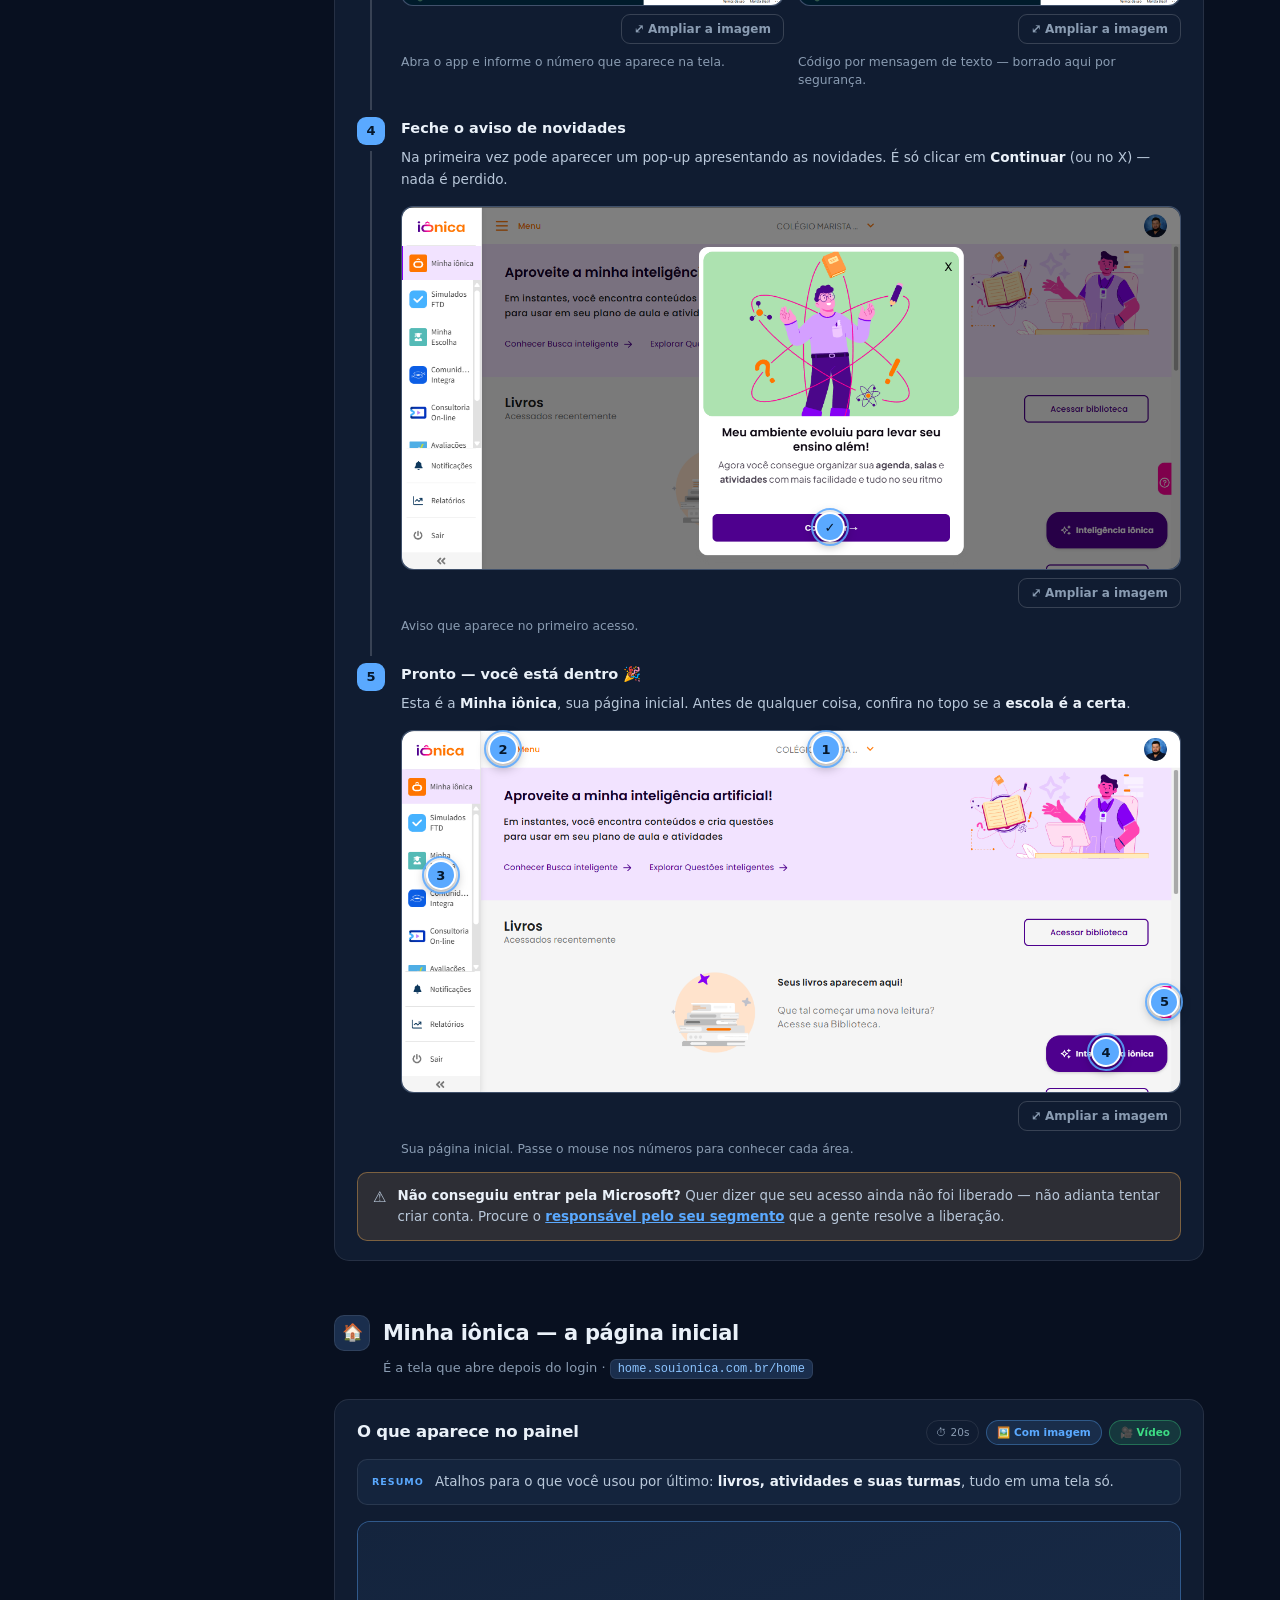
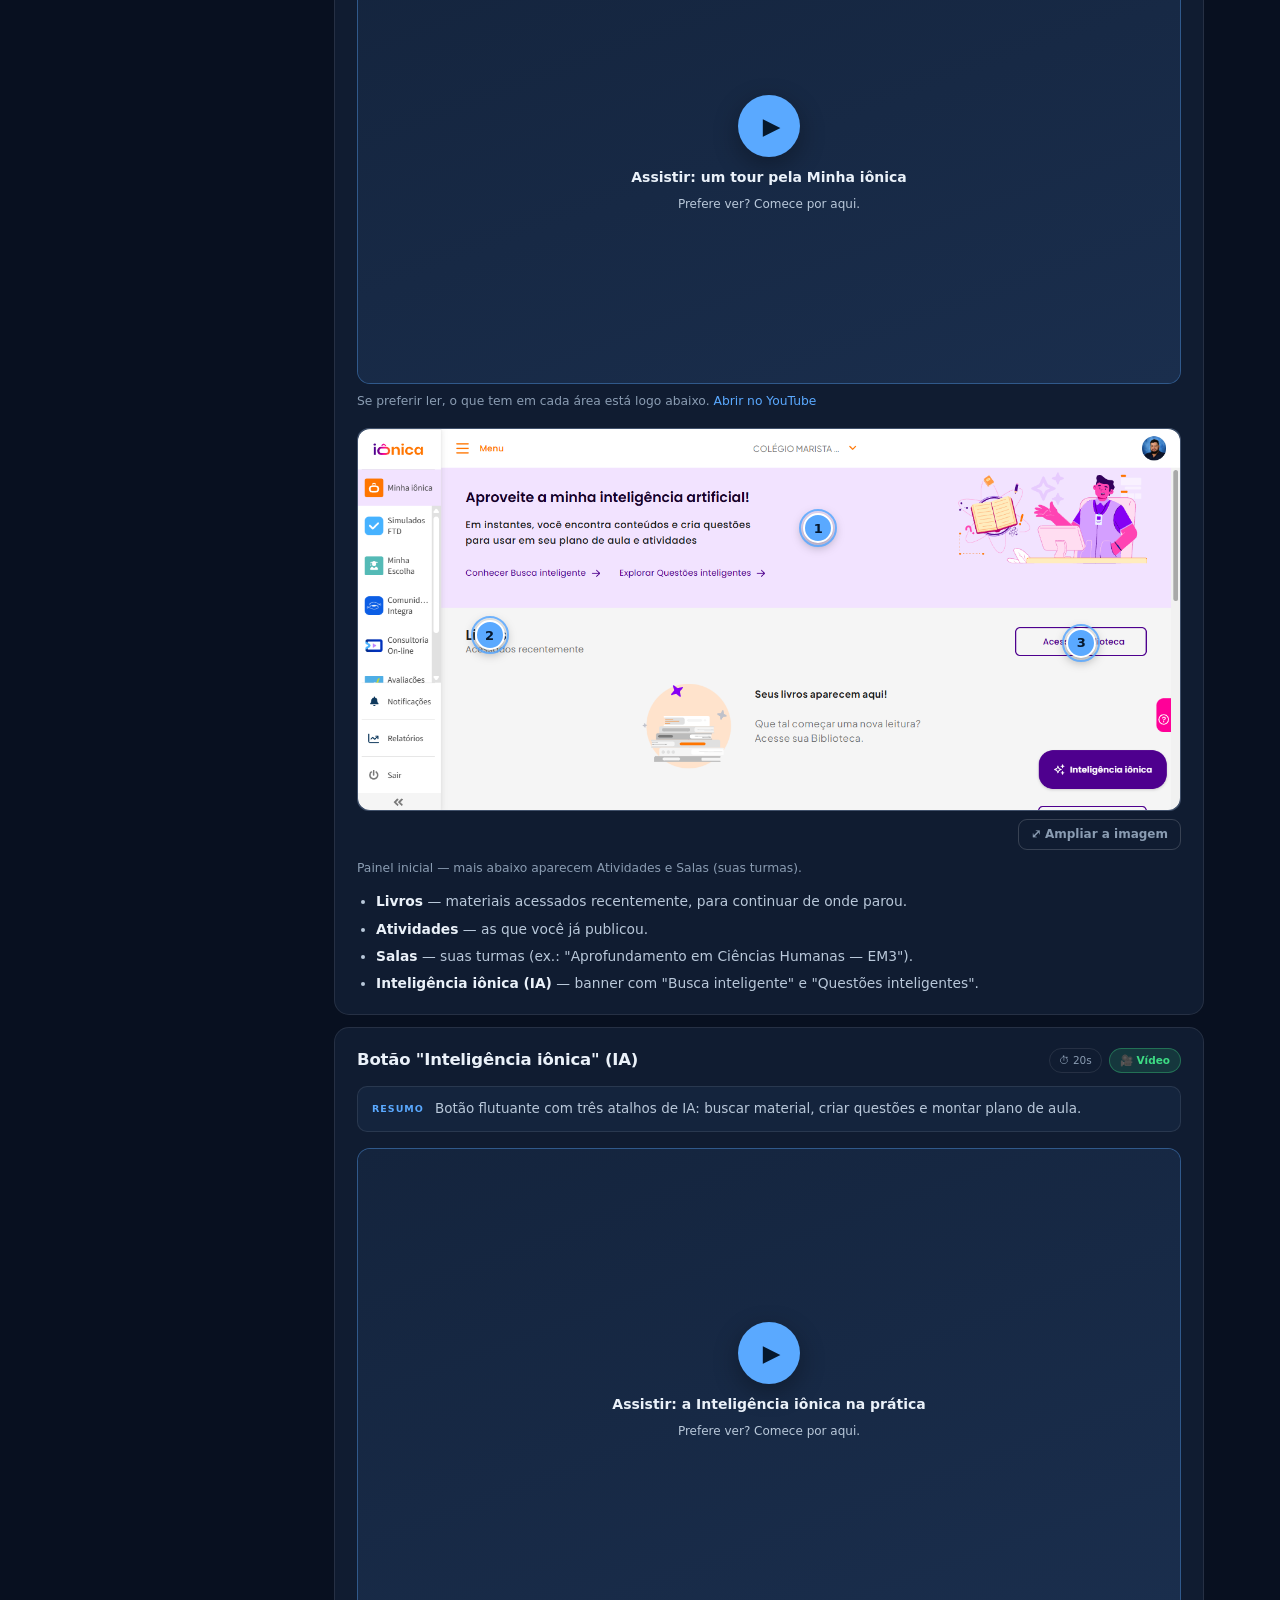
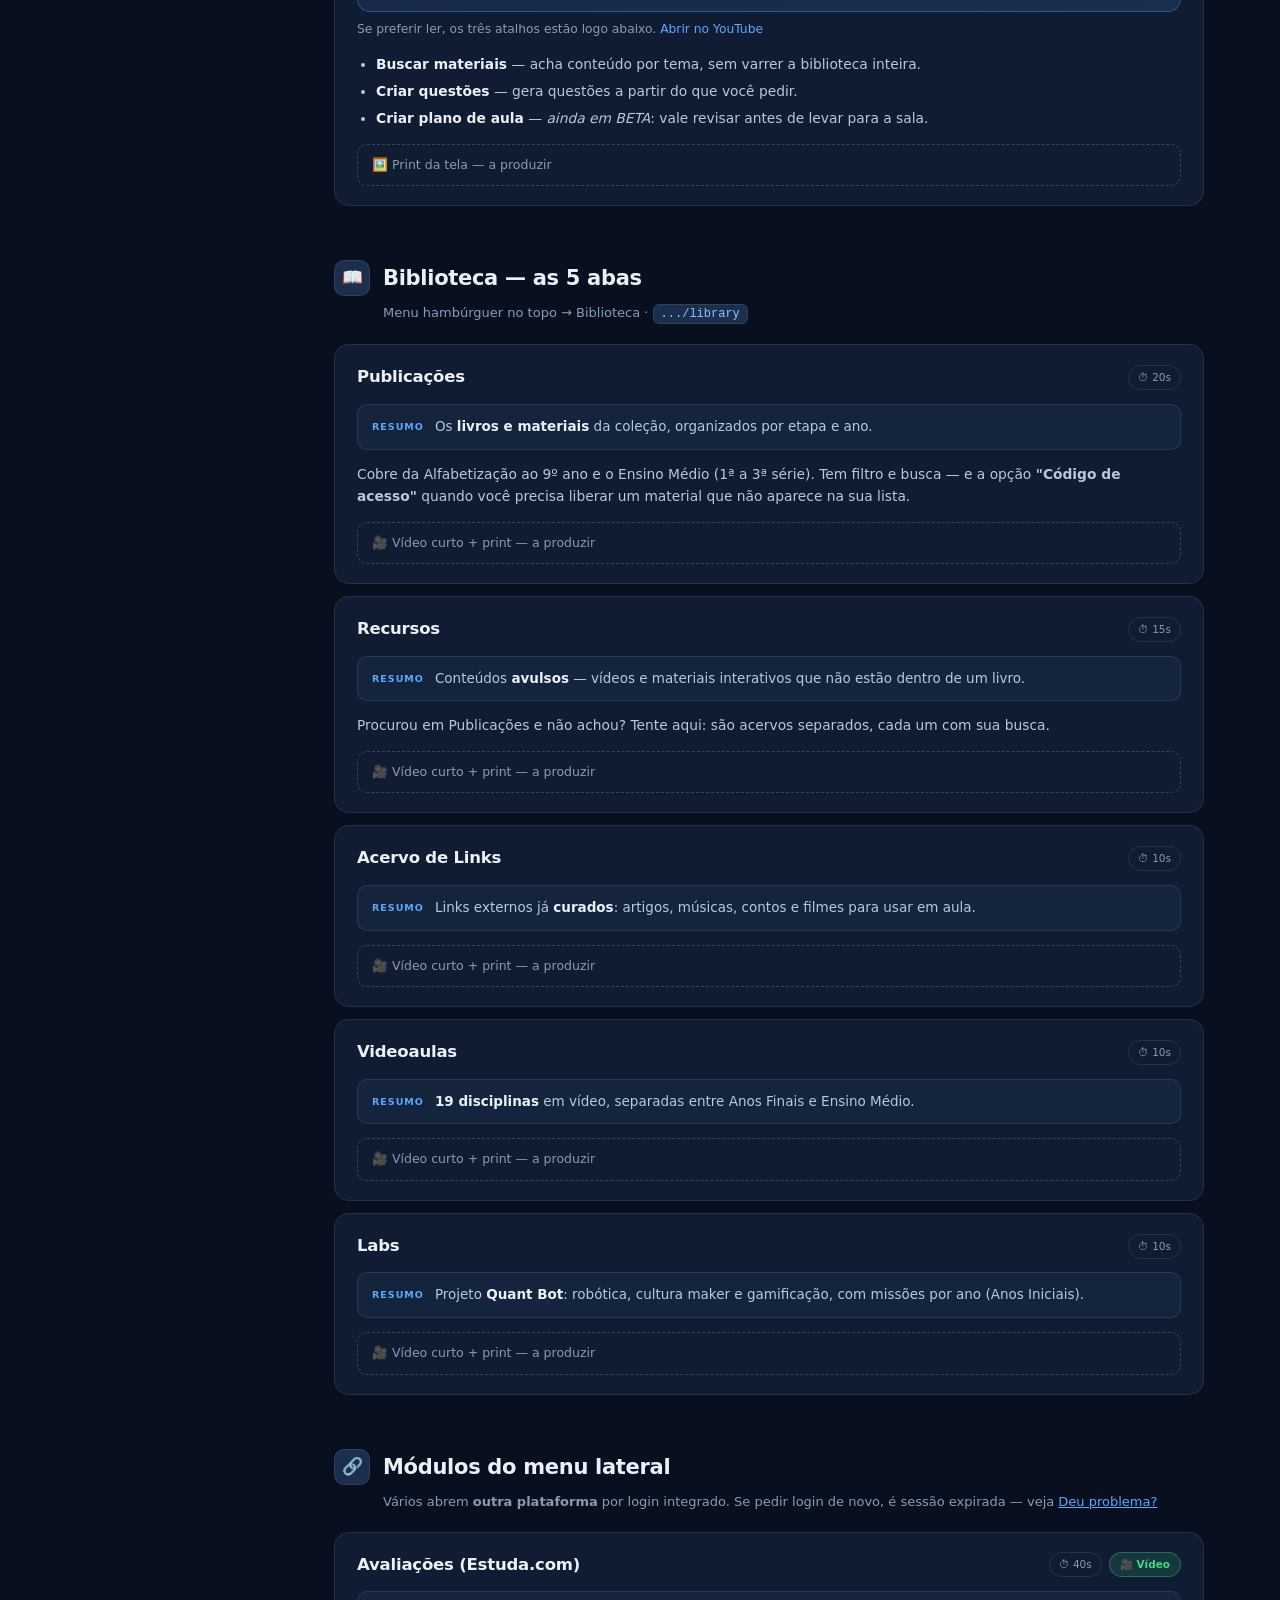
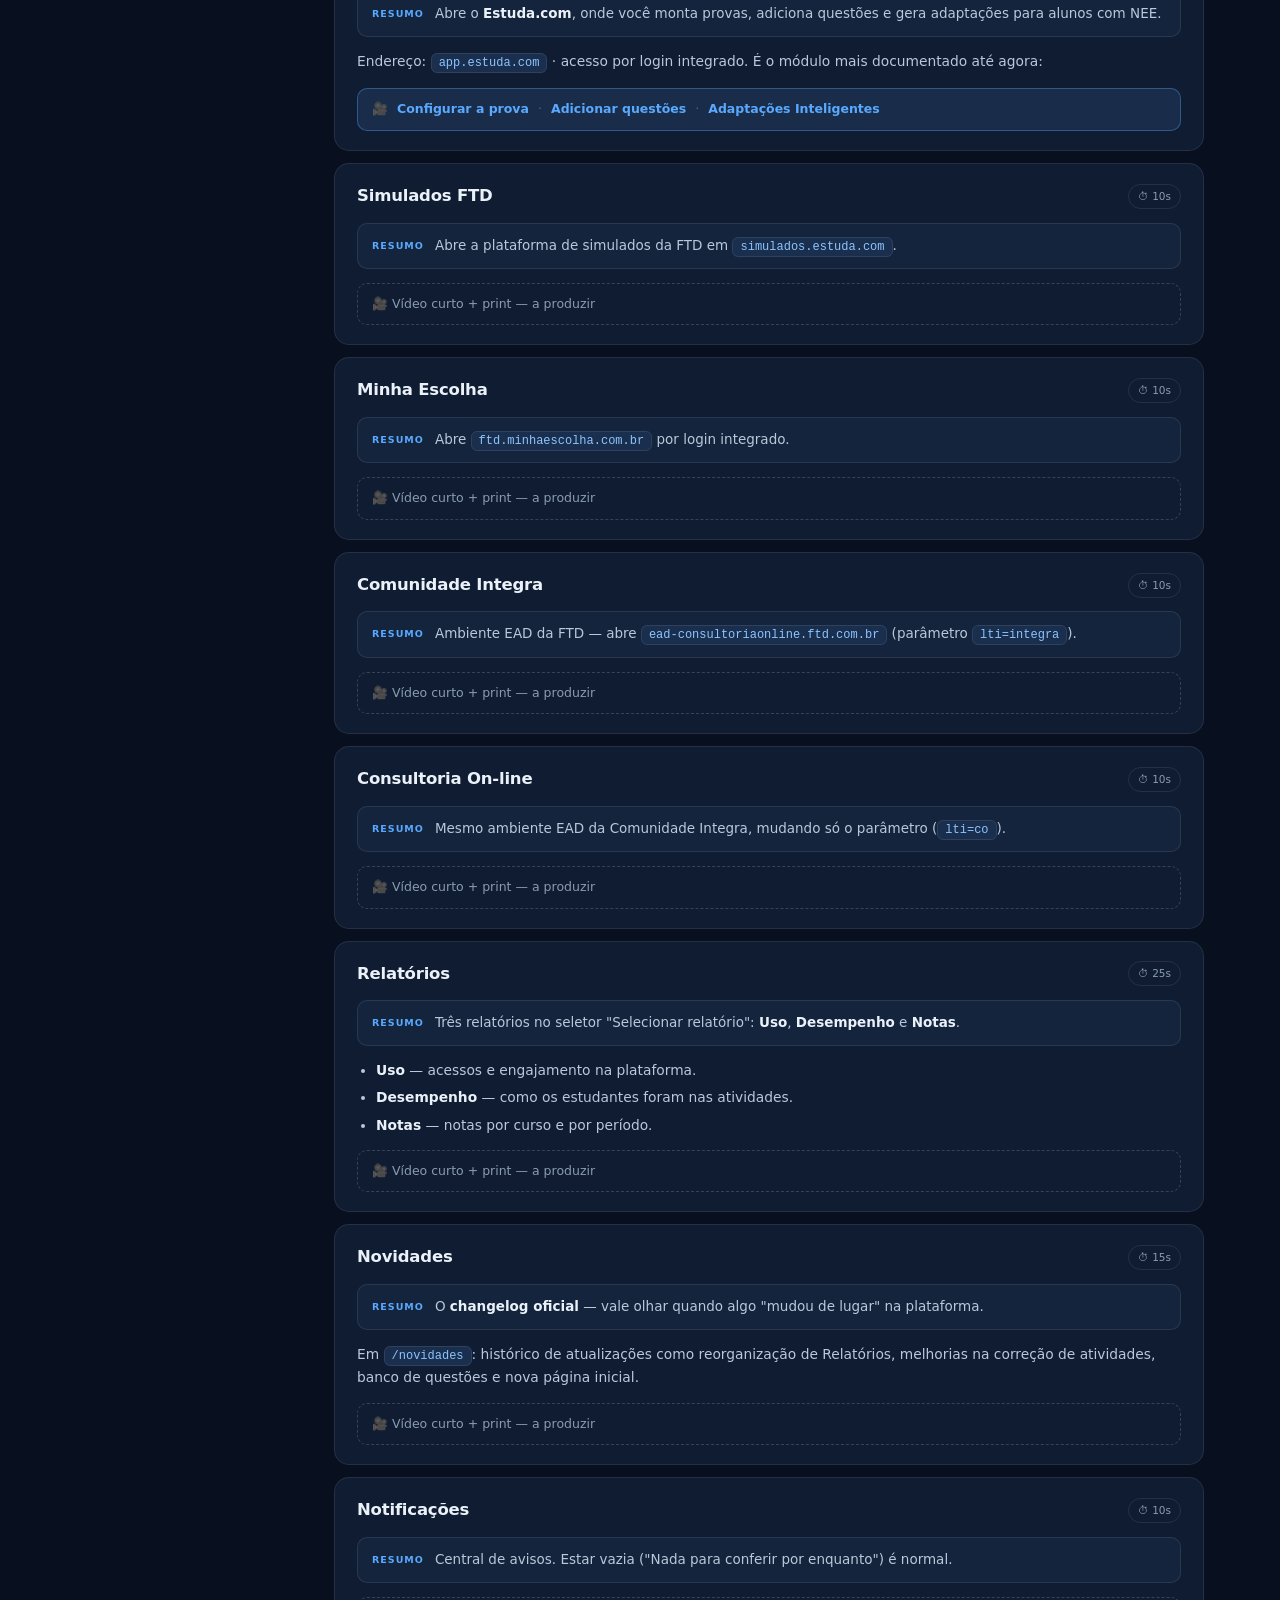
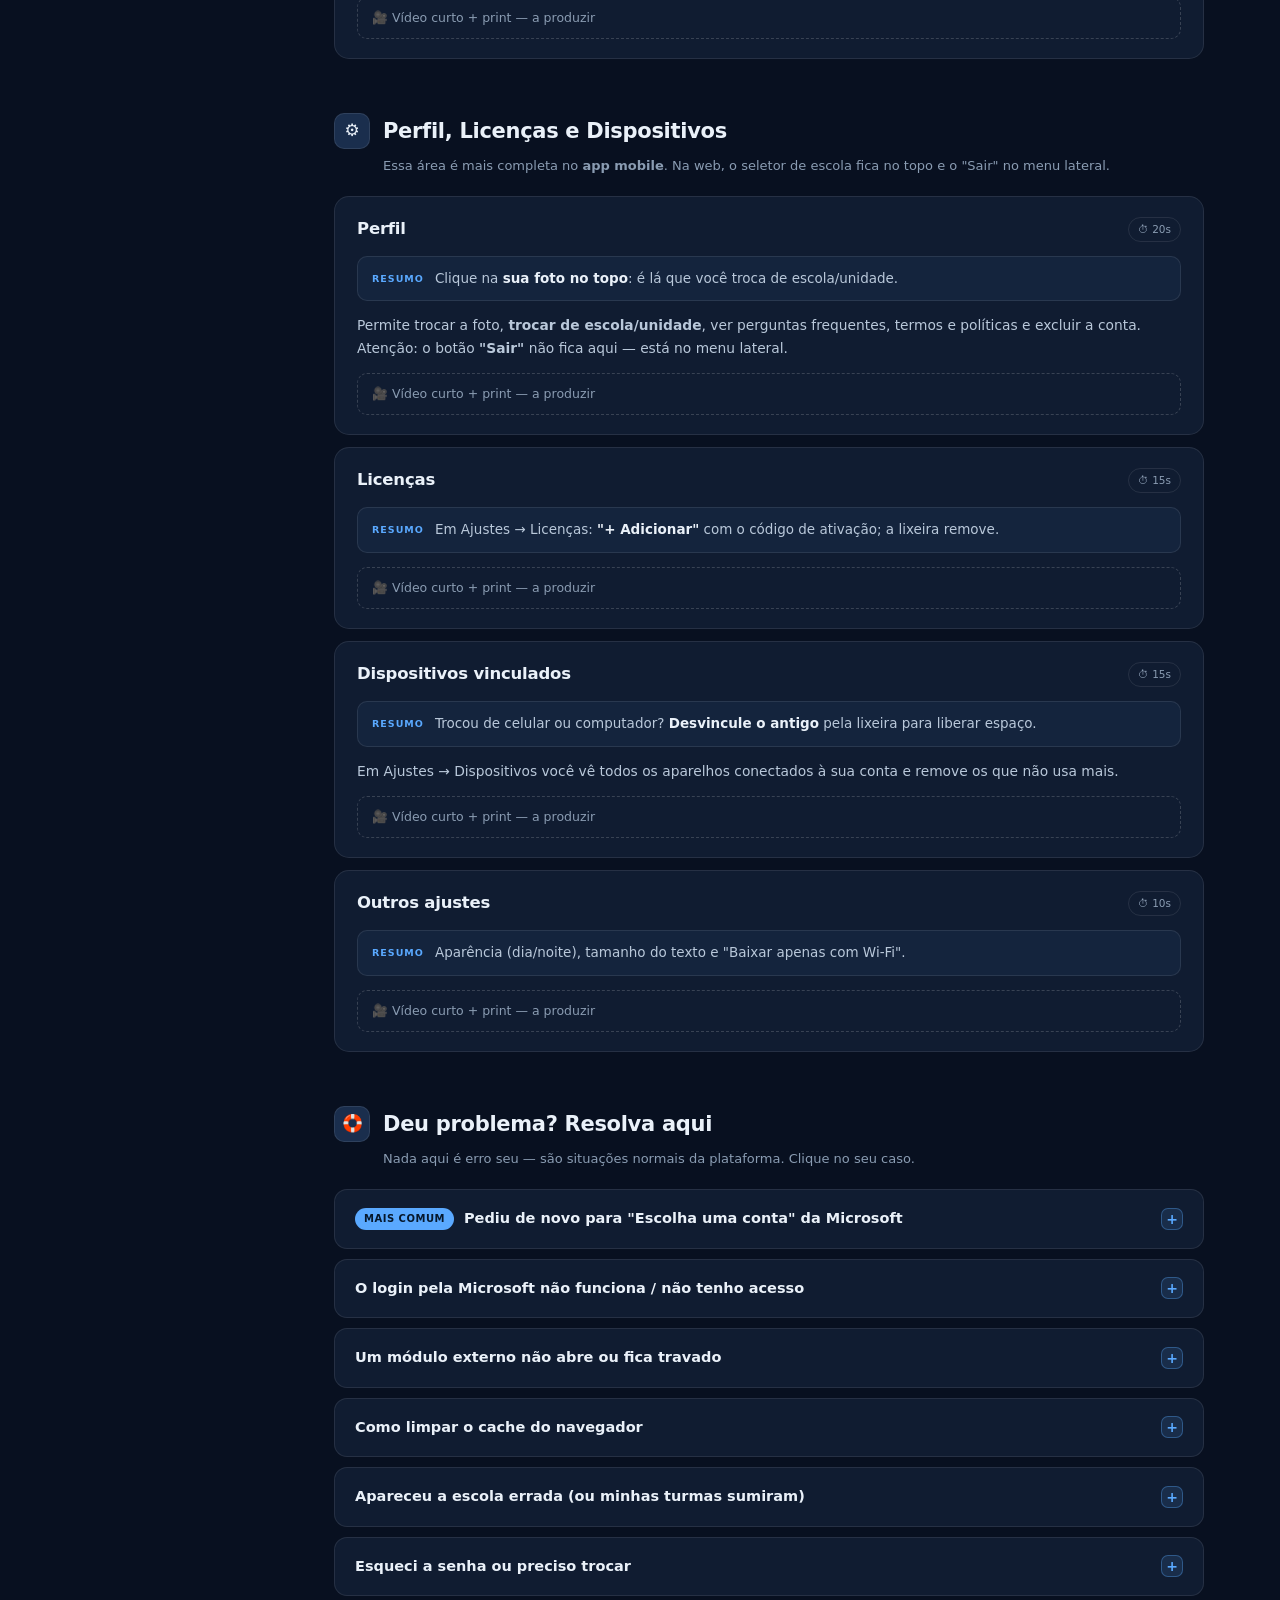
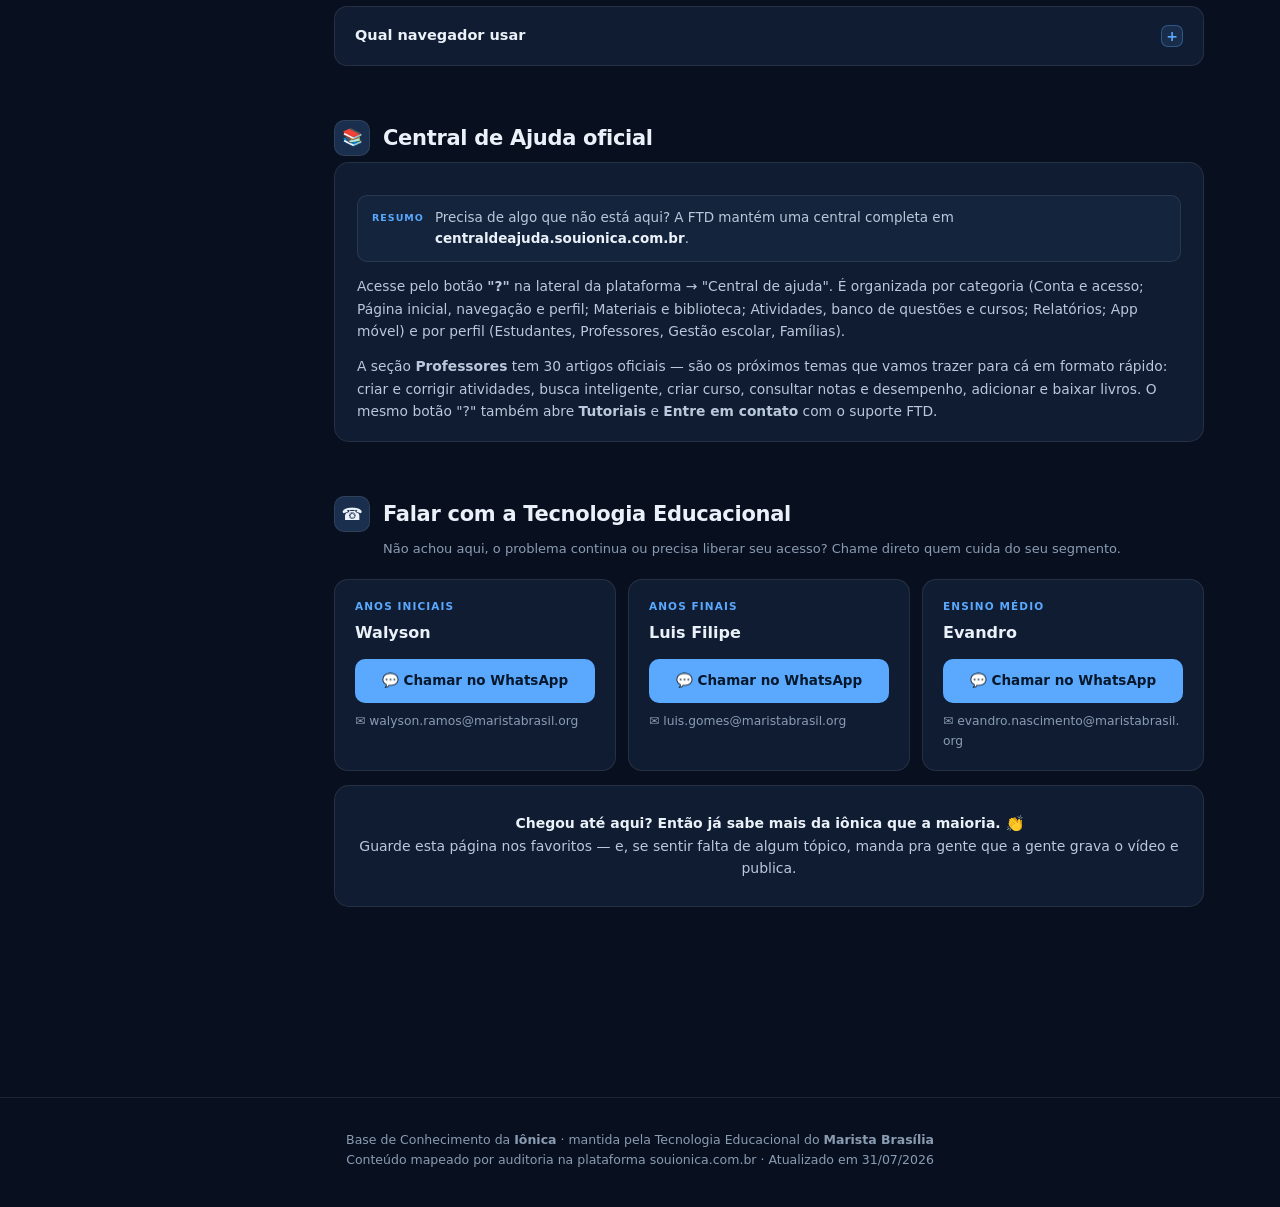
==== commit 41e58458: "Vídeo "Inteligência Iônica" no tópico da IA Terceiro vídeo no ar: https://youtu.be/Xnr0FZrNw-k — "In" ====
--- a/ionica.html
+++ b/ionica.html
@@ -753,15 +753,28 @@
       <article class="entry" id="ia" data-kw="inteligencia ionica ia buscar materiais criar questoes plano de aula botao flutuante beta">
         <div class="entry-top">
           <h3>Botão "Inteligência iônica" (IA) <a class="anchor" href="#ia">#</a></h3>
-          <div class="meta-tags"><span class="time">⏱ 20s</span></div>
+          <div class="meta-tags"><span class="time">⏱ 20s</span><span class="fmt vid">🎥 Vídeo</span></div>
         </div>
         <div class="tldr"><span class="lbl">Resumo</span><span>Botão flutuante com três atalhos de IA: buscar material, criar questões e montar plano de aula.</span></div>
+
+        <figure class="video-player">
+          <div class="video-frame" style="--ar:16/9"
+               data-src="https://www.youtube-nocookie.com/embed/Xnr0FZrNw-k?autoplay=1&amp;rel=0"
+               data-titulo="Inteligência Iônica">
+            <button class="video-cta" type="button">
+              <span class="play" aria-hidden="true">▶</span>
+              <span class="rot">Assistir: a Inteligência iônica na prática</span>
+              <span class="dur">Prefere ver? Comece por aqui.</span>
+            </button>
+          </div>
+          <figcaption class="video-legenda">Se preferir ler, os três atalhos estão logo abaixo. <a href="https://youtu.be/Xnr0FZrNw-k" target="_blank" rel="noopener">Abrir no YouTube</a></figcaption>
+        </figure>
         <ul class="bullets">
           <li><b>Buscar materiais</b> — acha conteúdo por tema, sem varrer a biblioteca inteira.</li>
           <li><b>Criar questões</b> — gera questões a partir do que você pedir.</li>
           <li><b>Criar plano de aula</b> — <i>ainda em BETA</i>: vale revisar antes de levar para a sala.</li>
         </ul>
-        <div class="video-row">🎥 Vídeo curto + print — a produzir</div>
+        <div class="video-row">🖼️ Print da tela — a produzir</div>
       </article>
     </section>
 
